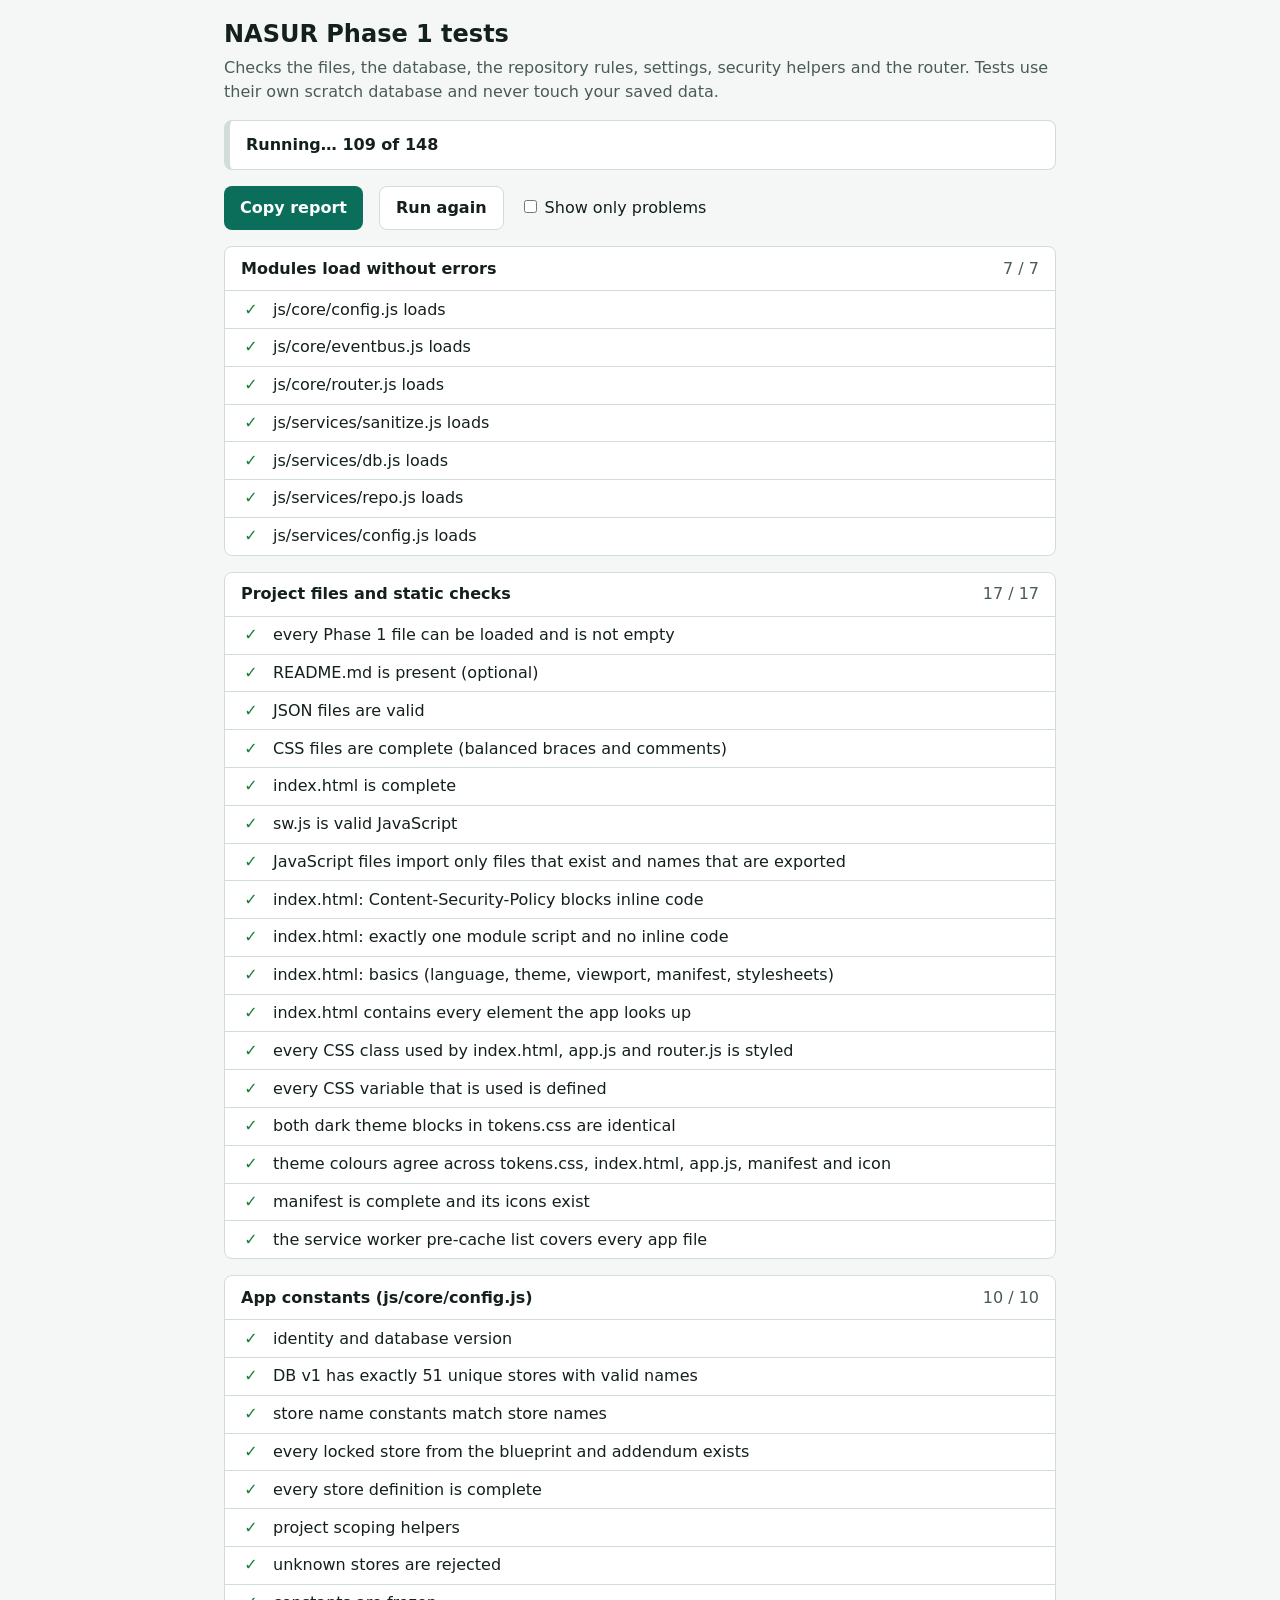
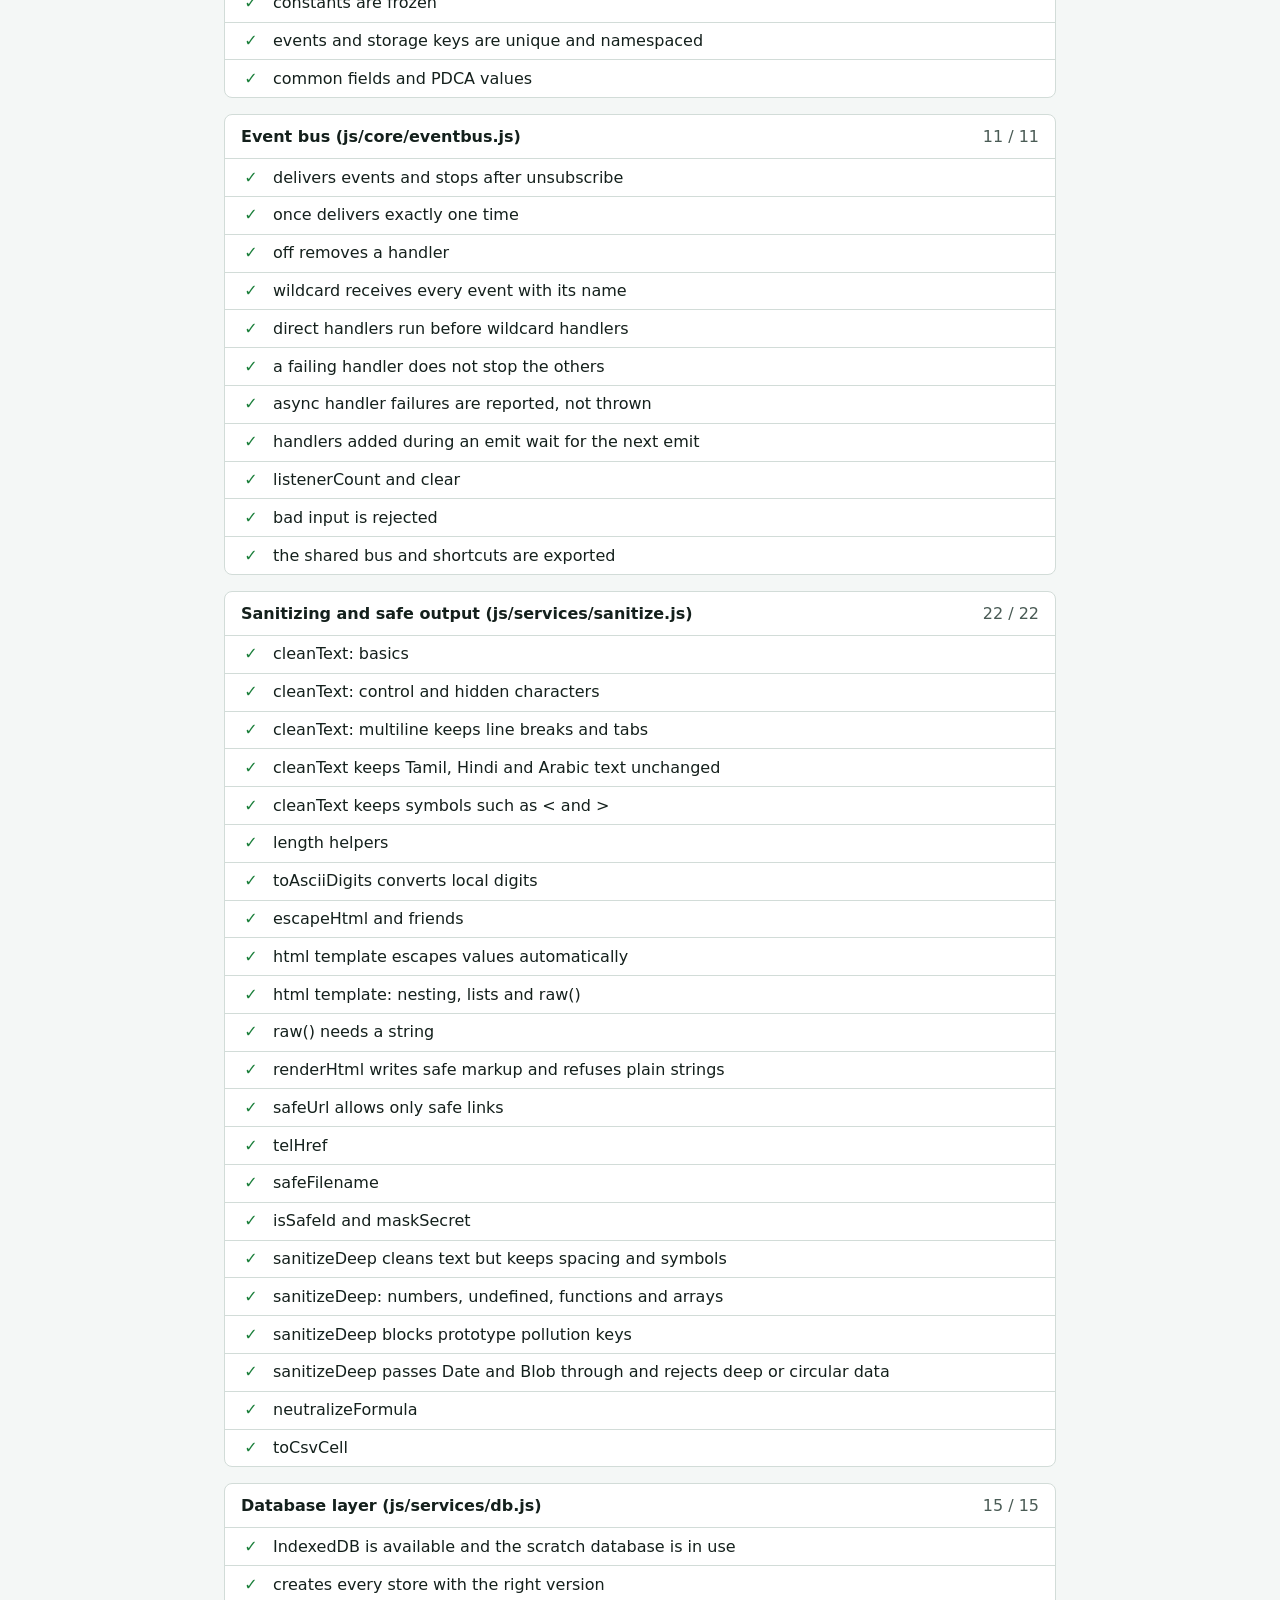
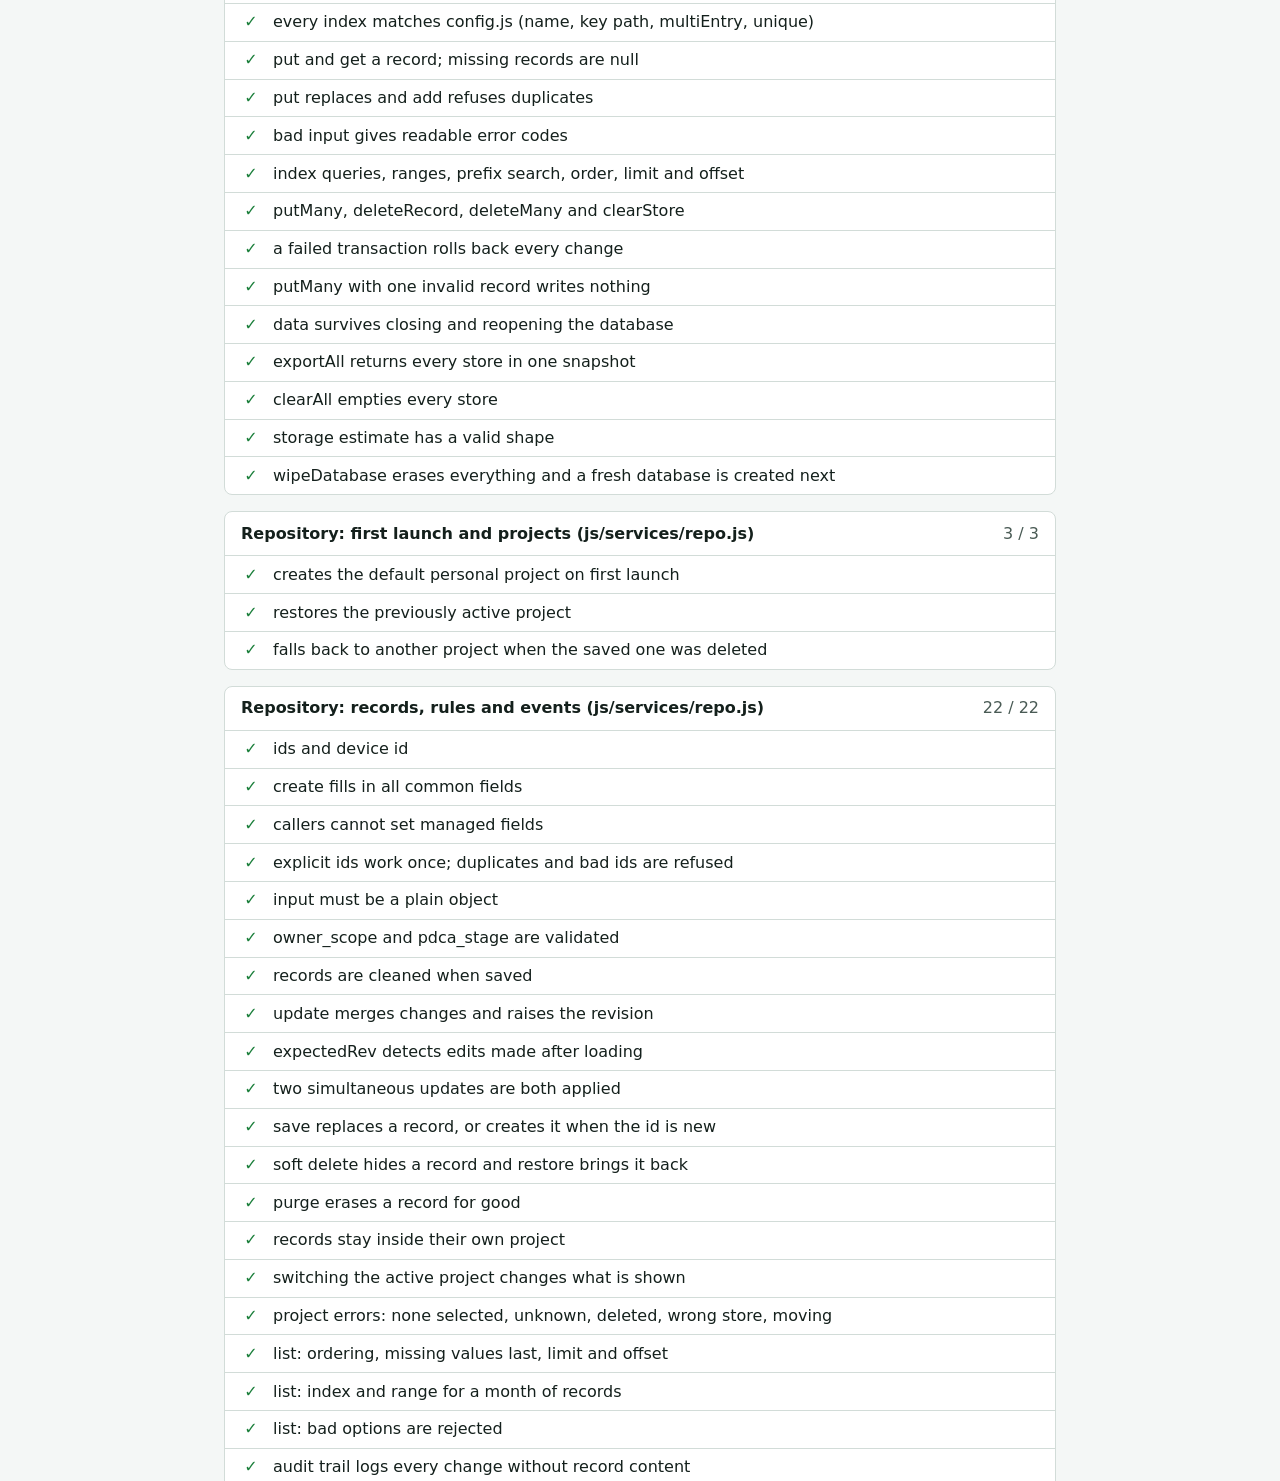
==== tests/runner.html @ 15c9faa4 "Create tests/runner.html" ====
<!DOCTYPE html>
<html lang="en">
<head>
  <meta charset="utf-8">
  <meta name="viewport" content="width=device-width, initial-scale=1">
  <meta name="robots" content="noindex">
  <meta name="color-scheme" content="light dark">
  <title>NASUR – Phase 1 Tests</title>
  <style>
    :root {
      color-scheme: light dark;
      --bg: #f4f7f6; --card: #ffffff; --fg: #14201c; --muted: #4a5b55; --line: #d2dcd8;
      --pass: #1b7f3b; --fail: #c62828; --skip: #8a6d00; --brand: #0b6e5a; --brand-fg: #ffffff;
    }
    @media (prefers-color-scheme: dark) {
      :root {
        --bg: #0e1513; --card: #151f1c; --fg: #e6eeeb; --muted: #a9bab4; --line: #2a3a35;
        --pass: #5fd38a; --fail: #ff8a80; --skip: #f5b942; --brand: #34c3a2; --brand-fg: #04201a;
      }
    }
    * { box-sizing: border-box; }
    body { margin: 0; padding: 1rem; font-family: system-ui, -apple-system, "Segoe UI", Roboto, sans-serif; line-height: 1.5; color: var(--fg); background: var(--bg); }
    main { max-width: 52rem; margin: 0 auto; }
    h1 { margin: 0 0 0.25rem; font-size: 1.5rem; }
    .lead { margin: 0 0 1rem; color: var(--muted); }
    #summary { padding: 0.75rem 1rem; margin-bottom: 1rem; font-weight: 600; background: var(--card); border: 1px solid var(--line); border-left-width: 6px; border-radius: 0.5rem; }
    #summary.ok { border-left-color: var(--pass); }
    #summary.bad { border-left-color: var(--fail); }
    .toolbar { display: flex; flex-wrap: wrap; align-items: center; gap: 0.5rem 1rem; margin-bottom: 1rem; }
    button { min-height: 2.75rem; padding: 0.5rem 1rem; font: inherit; font-weight: 600; color: var(--brand-fg); background: var(--brand); border: 0; border-radius: 0.5rem; cursor: pointer; }
    button.secondary { color: var(--fg); background: var(--card); border: 1px solid var(--line); }
    .suite { margin-bottom: 1rem; overflow: hidden; background: var(--card); border: 1px solid var(--line); border-radius: 0.5rem; }
    .suite h2 { display: flex; justify-content: space-between; gap: 1rem; margin: 0; padding: 0.6rem 1rem; font-size: 1rem; border-bottom: 1px solid var(--line); }
    .suite .count { font-weight: 400; color: var(--muted); white-space: nowrap; }
    .suite ul { margin: 0; padding: 0; list-style: none; }
    .suite li { display: flex; gap: 0.75rem; padding: 0.4rem 1rem; border-top: 1px solid var(--line); }
    .suite li:first-child { border-top: 0; }
    .mark { flex: none; width: 1.25rem; font-weight: 700; text-align: center; }
    li.pass .mark { color: var(--pass); }
    li.fail .mark { color: var(--fail); }
    li.skip .mark { color: var(--skip); }
    li.fail { background: rgba(198, 40, 40, 0.08); }
    pre { margin: 0.25rem 0 0; white-space: pre-wrap; word-break: break-word; font: 0.85rem ui-monospace, Menlo, Consolas, monospace; color: var(--muted); }
    li.fail pre { color: var(--fail); }
    .only-failed li.pass, .only-failed li.skip { display: none; }
    #report-fallback { display: none; width: 100%; height: 10rem; margin-top: 0.5rem; font: 0.8rem ui-monospace, Menlo, Consolas, monospace; }
  </style>
</head>
<body>
  <main>
    <h1>NASUR Phase 1 tests</h1>
    <p class="lead">Checks the files, the database, the repository rules, settings, security helpers and the router. Tests use their own scratch database and never touch your saved data.</p>
    <div id="summary" role="status" aria-live="polite">Starting…</div>
    <div class="toolbar">
      <button type="button" id="btn-copy">Copy report</button>
      <button type="button" id="btn-rerun" class="secondary">Run again</button>
      <label><input type="checkbox" id="chk-failures"> Show only problems</label>
    </div>
    <div id="results"></div>
    <textarea id="report-fallback" readonly aria-label="Test report"></textarea>
  </main>

  <script type="module">
    /* ======================================================================
       1. SETTINGS, TINY TEST FRAMEWORK AND HELPERS
       ====================================================================== */

    const TEST_TIMEOUT_MS = 20000;
    const TEST_DB = 'nasur-test-' + Date.now().toString(36) + '-' + Math.random().toString(36).slice(2, 8);
    const ROOT = new URL('../', import.meta.url);

    const LS_WATCH = ['nasur.language', 'nasur.theme', 'nasur.last_route'];
    const lsBackup = {};
    for (const key of LS_WATCH) {
      try { lsBackup[key] = localStorage.getItem(key); } catch { lsBackup[key] = null; }
    }

    const els = {
      summary: document.getElementById('summary'),
      results: document.getElementById('results'),
      copy: document.getElementById('btn-copy'),
      rerun: document.getElementById('btn-rerun'),
      onlyFailed: document.getElementById('chk-failures'),
      fallback: document.getElementById('report-fallback')
    };

    class SkipSignal extends Error {}
    function skip(reason) { throw new SkipSignal(reason); }

    const suites = [];
    function suite(name, build) {
      const entry = { name, tests: [], before: null, after: null, ui: null };
      suites.push(entry);
      build({
        test(title, fn) { entry.tests.push({ title, fn }); },
        before(fn) { entry.before = fn; },
        after(fn) { entry.after = fn; }
      });
    }

    function sleep(ms) { return new Promise((resolve) => setTimeout(resolve, ms)); }

    function stable(value) {
      if (Array.isArray(value)) { return value.map(stable); }
      if (value !== null && typeof value === 'object' && !(value instanceof Date)) {
        const output = {};
        for (const key of Object.keys(value).sort()) { output[key] = stable(value[key]); }
        return output;
      }
      return value;
    }
    function same(a, b) { return JSON.stringify(stable(a)) === JSON.stringify(stable(b)); }

    function show(value) {
      if (value === undefined) { return 'undefined'; }
      let text;
      try { text = JSON.stringify(value); } catch { text = String(value); }
      if (text === undefined) { text = String(value); }
      return text.length > 160 ? text.slice(0, 157) + '…' : text;
    }

    function assert(condition, message) {
      if (!condition) { throw new Error(message || 'Assertion failed.'); }
    }
    function eq(actual, expected, label) {
      if (!Object.is(actual, expected)) {
        throw new Error((label ? label + ': ' : '') + 'expected ' + show(expected) + ' but got ' + show(actual));
      }
    }
    function deepEq(actual, expected, label) {
      if (!same(actual, expected)) {
        throw new Error((label ? label + ': ' : '') + 'expected ' + show(expected) + ' but got ' + show(actual));
      }
    }

    /** Runs fn (sync or async) and checks that it fails with an error code (text) or error class. */
    async function expectError(fn, matcher, label) {
      let caught = null;
      let failed = false;
      try { await fn(); } catch (error) { caught = error; failed = true; }
      const prefix = label ? label + ': ' : '';
      if (!failed) { throw new Error(prefix + 'expected an error but none was thrown'); }
      if (typeof matcher === 'string') {
        if (!caught || caught.code !== matcher) {
          throw new Error(prefix + 'expected error code "' + matcher + '" but got "' + (caught && caught.code) + '" (' + (caught && caught.message) + ')');
        }
      } else if (typeof matcher === 'function' && !(caught instanceof matcher)) {
        throw new Error(prefix + 'expected ' + matcher.name + ' but got ' + (caught && caught.name) + ': ' + (caught && caught.message));
      }
      return caught;
    }

    function captureConsole() {
      const original = { error: console.error, warn: console.warn };
      const captured = { errors: [], warnings: [] };
      console.error = (...args) => { captured.errors.push(args); };
      console.warn = (...args) => { captured.warnings.push(args); };
      captured.restore = () => { console.error = original.error; console.warn = original.warn; };
      return captured;
    }

    function withTimeout(promise, ms) {
      let timer;
      const timeout = new Promise((resolve, reject) => {
        timer = setTimeout(() => reject(new Error('Timed out after ' + ms / 1000 + ' seconds.')), ms);
      });
      return Promise.race([Promise.resolve(promise), timeout]).finally(() => clearTimeout(timer));
    }

    function describeError(error) {
      const message = error && error.message ? error.message : String(error);
      return error && error.code ? message + ' [' + error.code + ']' : message;
    }


    /* ======================================================================
       2. LOAD THE APP MODULES (app.js is never imported: it would start the app)
       ====================================================================== */

    const MODULE_PATHS = {
      config: 'js/core/config.js',
      eventbus: 'js/core/eventbus.js',
      router: 'js/core/router.js',
      sanitize: 'js/services/sanitize.js',
      db: 'js/services/db.js',
      repo: 'js/services/repo.js',
      ucfg: 'js/services/config.js'
    };
    const loaded = {};
    const loadFailures = [];
    for (const [name, path] of Object.entries(MODULE_PATHS)) {
      try {
        loaded[name] = await import(new URL(path, ROOT).href);
      } catch (error) {
        loadFailures.push({ name, path, message: (error && error.message) || String(error) });
      }
    }
    const { config: cfg, eventbus: ev, router, sanitize: san, db, repo, ucfg } = loaded;


    /* ======================================================================
       3. PROJECT FILES AND STATIC CHECKS
       ====================================================================== */

    const PROJECT_FILES = [
      'index.html', 'manifest.webmanifest', 'sw.js', 'icons/icon.svg',
      'css/tokens.css', 'css/base.css', 'css/components.css',
      'js/core/config.js', 'js/core/eventbus.js', 'js/core/router.js', 'js/core/app.js',
      'js/services/sanitize.js', 'js/services/db.js', 'js/services/repo.js', 'js/services/config.js',
      'data/modules.json', 'data/hooks/manufacturing-hooks.json'
    ];
    const CSS_FILES = ['css/tokens.css', 'css/base.css', 'css/components.css'];
    const JS_FILES = PROJECT_FILES.filter((path) => path.endsWith('.js') && path !== 'sw.js');
    const INDUSTRY_IDS = ['construction', 'manufacturing', 'industrial_maintenance', 'facilities_management', 'warehousing_logistics', 'food_manufacturing', 'consultancy'];
    const INDEX_IDS = ['boot-screen', 'boot-stuck', 'app-header', 'app-subtitle', 'status-network', 'btn-theme', 'btn-theme-glyph', 'main-nav', 'main-nav-list', 'app-main', 'view-root', 'toast-region', 'modal-root', 'jarvis-root'];
    const UNSTYLED_OK = new Set(['view', 'modal-root', 'jarvis-root']);

    const textCache = new Map();
    async function fetchText(path) {
      if (textCache.has(path)) { return textCache.get(path); }
      const response = await fetch(new URL(path, ROOT).href, { cache: 'no-store' });
      if (!response.ok) { throw new Error(path + ' could not be loaded (HTTP ' + response.status + ').'); }
      const text = await response.text();
      textCache.set(path, text);
      return text;
    }
    async function fetchJson(path) { return JSON.parse(await fetchText(path)); }
    function parseHtml(text) { return new DOMParser().parseFromString(text, 'text/html'); }
    function stripCssComments(text) { return text.replace(/\/\*[\s\S]*?\*\//g, ''); }

    function classTokens(text) {
      const tokens = new Set();
      for (const match of text.matchAll(/class="([^"]+)"/g)) {
        for (const token of match[1].split(/\s+/)) { tokens.add(token); }
      }
      for (const match of text.matchAll(/className\s*=\s*'([^']+)'/g)) {
        for (const token of match[1].split(/\s+/)) { tokens.add(token); }
      }
      return Array.from(tokens).filter((token) => /^[a-z][a-z0-9_-]*$/.test(token));
    }

    function blockAfter(text, marker) {
      const start = text.indexOf(marker);
      if (start === -1) { throw new Error('Could not find "' + marker + '" in css/tokens.css.'); }
      const open = text.indexOf('{', start);
      const close = text.indexOf('}', open);
      return text.slice(open + 1, close);
    }
    function declarations(block) {
      const map = {};
      for (const match of block.matchAll(/(--[a-z0-9-]+)\s*:\s*([^;]+);/g)) {
        map[match[1]] = match[2].trim().replace(/\s+/g, ' ');
      }
      return map;
    }

    suite('Modules load without errors', ({ test }) => {
      for (const [name, path] of Object.entries(MODULE_PATHS)) {
        test(path + ' loads', () => {
          const failure = loadFailures.find((item) => item.name === name);
          if (failure) { throw new Error(failure.message); }
          assert(loaded[name], 'The module did not load.');
        });
      }
    });

    suite('Project files and static checks', ({ test }) => {
      test('every Phase 1 file can be loaded and is not empty', async () => {
        const problems = [];
        for (const path of PROJECT_FILES) {
          try {
            const text = await fetchText(path);
            if (text.trim() === '') { problems.push(path + ' is empty'); }
          } catch (error) { problems.push(error.message); }
        }
        assert(problems.length === 0, problems.join('\n'));
      });

      test('README.md is present (optional)', async () => {
        try { await fetchText('README.md'); } catch { skip('README.md was not served. It is only a description, so this is fine.'); }
      });

      test('JSON files are valid', async () => {
        for (const path of ['manifest.webmanifest', 'data/modules.json', 'data/hooks/manufacturing-hooks.json']) {
          try { await fetchJson(path); } catch (error) { throw new Error(path + ': ' + error.message); }
        }
      });

      test('CSS files are complete (balanced braces and comments)', async () => {
        for (const path of CSS_FILES) {
          const raw = await fetchText(path);
          eq((raw.match(/\/\*/g) || []).length, (raw.match(/\*\//g) || []).length, path + ' comment markers');
          const text = stripCssComments(raw);
          eq((text.match(/\{/g) || []).length, (text.match(/\}/g) || []).length, path + ' braces');
          assert(text.trim().endsWith('}'), path + ' does not end with a closing brace (upload may be cut off).');
        }
      });

      test('index.html is complete', async () => {
        const text = (await fetchText('index.html')).trim();
        assert(/^<!DOCTYPE html>/i.test(text), 'Missing <!DOCTYPE html>.');
        assert(text.endsWith('</html>'), 'index.html does not end with </html> (upload may be cut off).');
      });

      test('sw.js is valid JavaScript', async () => {
        const source = await fetchText('sw.js');
        try { new Function(source); } catch (error) { throw new Error('sw.js has a syntax error: ' + error.message); }
      });

      test('JavaScript files import only files that exist and names that are exported', async () => {
        const namespaces = new Map();
        for (const [name, path] of Object.entries(MODULE_PATHS)) {
          if (loaded[name]) { namespaces.set(new URL(path, ROOT).href, loaded[name]); }
        }
        const problems = [];
        for (const path of JS_FILES) {
          const text = await fetchText(path);
          const fileUrl = new URL(path, ROOT);
          for (const match of text.matchAll(/^import\s+([^;]*?)\s+from\s*['"]([^'"]+)['"]/gm)) {
            const clause = match[1];
            const specifier = match[2];
            if (!specifier.startsWith('.')) { problems.push(path + ' imports "' + specifier + '", which is not a relative path.'); continue; }
            const resolved = new URL(specifier, fileUrl).href;
            const relative = resolved.startsWith(ROOT.href) ? resolved.slice(ROOT.href.length) : null;
            if (!relative || !PROJECT_FILES.includes(relative)) { problems.push(path + ' imports a file that is not in the project: ' + specifier); continue; }
            const braces = clause.match(/\{([\s\S]*)\}/);
            const namespace = namespaces.get(resolved);
            if (braces && namespace) {
              const names = braces[1].split(',').map((part) => part.trim()).filter(Boolean).map((part) => part.split(/\s+as\s+/)[0].trim());
              for (const name of names) {
                if (!(name in namespace)) { problems.push(path + ' imports "' + name + '" but ' + relative + ' does not export it.'); }
              }
            }
          }
        }
        assert(problems.length === 0, problems.join('\n'));
      });

      test('index.html: Content-Security-Policy blocks inline code', async () => {
        const doc = parseHtml(await fetchText('index.html'));
        const meta = doc.querySelector('meta[http-equiv="Content-Security-Policy"]');
        assert(meta, 'The CSP meta tag is missing.');
        const csp = meta.getAttribute('content');
        const directives = {};
        for (const part of csp.split(';').map((item) => item.trim()).filter(Boolean)) {
          const [name, ...values] = part.split(/\s+/);
          directives[name] = values;
        }
        deepEq(directives['script-src'], ["'self'"], 'script-src');
        deepEq(directives['style-src'], ["'self'"], 'style-src');
        assert(directives['default-src'] && directives['default-src'].includes("'self'"), 'default-src must allow only self.');
        assert(directives['object-src'] && directives['object-src'].includes("'none'"), 'object-src must be none.');
        assert(!csp.includes('unsafe-'), 'The policy must not contain unsafe-inline or unsafe-eval.');
      });

      test('index.html: exactly one module script and no inline code', async () => {
        const doc = parseHtml(await fetchText('index.html'));
        const scripts = Array.from(doc.querySelectorAll('script'));
        eq(scripts.length, 1, 'script tags');
        eq(scripts[0].getAttribute('type'), 'module');
        eq(scripts[0].getAttribute('src'), 'js/core/app.js');
        eq(scripts[0].textContent.trim(), '', 'inline script text');
        eq(doc.querySelectorAll('style').length, 0, 'style tags');
        eq(doc.querySelectorAll('[style]').length, 0, 'style attributes');
        const bad = [];
        for (const element of doc.querySelectorAll('*')) {
          for (const attribute of Array.from(element.attributes)) {
            if (/^on/i.test(attribute.name) || /^\s*javascript:/i.test(attribute.value)) { bad.push(element.tagName + '[' + attribute.name + ']'); }
          }
        }
        assert(bad.length === 0, 'Inline handlers found: ' + bad.join(', '));
      });

      test('index.html: basics (language, theme, viewport, manifest, stylesheets)', async () => {
        const doc = parseHtml(await fetchText('index.html'));
        eq(doc.documentElement.getAttribute('lang'), 'en');
        eq(doc.documentElement.getAttribute('data-theme'), 'auto');
        assert((doc.querySelector('meta[name="viewport"]').getAttribute('content') || '').includes('viewport-fit=cover'), 'viewport-fit=cover is missing.');
        eq(doc.querySelector('link[rel="manifest"]').getAttribute('href'), 'manifest.webmanifest');
        deepEq(Array.from(doc.querySelectorAll('link[rel="stylesheet"]')).map((link) => link.getAttribute('href')), CSS_FILES);
      });

      test('index.html contains every element the app looks up', async () => {
        const doc = parseHtml(await fetchText('index.html'));
        const appText = await fetchText('js/core/app.js');
        const wanted = new Set(INDEX_IDS);
        for (const match of appText.matchAll(/requireElement\('([^']+)'\)/g)) { wanted.add(match[1]); }
        for (const match of appText.matchAll(/getElementById\('([^']+)'\)/g)) { wanted.add(match[1]); }
        const missing = Array.from(wanted).filter((id) => !doc.getElementById(id));
        assert(missing.length === 0, 'Missing from index.html: ' + missing.join(', '));
      });

      test('every CSS class used by index.html, app.js and router.js is styled', async () => {
        const css = (await Promise.all(CSS_FILES.map(fetchText))).join('\n');
        const used = new Set();
        for (const path of ['index.html', 'js/core/app.js', 'js/core/router.js']) {
          for (const token of classTokens(await fetchText(path))) { used.add(token); }
        }
        const unstyled = Array.from(used).filter((token) => {
          if (UNSTYLED_OK.has(token)) { return false; }
          return !new RegExp('\\.' + token.replace(/[.*+?^${}()|[\]\\]/g, '\\$&') + '(?![A-Za-z0-9_-])').test(css);
        });
        assert(unstyled.length === 0, 'Classes without CSS: ' + unstyled.join(', '));
      });

      test('every CSS variable that is used is defined', async () => {
        const texts = await Promise.all(CSS_FILES.map(fetchText));
        const all = texts.join('\n');
        const defined = new Set(Array.from(all.matchAll(/(--[a-z0-9-]+)(?=\s*:)/g)).map((match) => match[1]));
        const used = new Set(Array.from(all.matchAll(/var\(\s*(--[a-z0-9-]+)/g)).map((match) => match[1]));
        const missing = Array.from(used).filter((name) => !defined.has(name));
        assert(missing.length === 0, 'Undefined CSS variables: ' + missing.join(', '));
      });

      test('both dark theme blocks in tokens.css are identical', async () => {
        const tokens = await fetchText('css/tokens.css');
        const auto = declarations(blockAfter(tokens, ':root:not([data-theme="light"])'));
        const forced = declarations(blockAfter(tokens, ':root[data-theme="dark"]'));
        assert(Object.keys(auto).length > 20, 'The automatic dark block looks empty.');
        deepEq(auto, forced, 'dark blocks');
        const badCount = Object.keys(auto).filter((name) => (tokens.match(new RegExp(name + '\\s*:', 'g')) || []).length !== 3);
        assert(badCount.length === 0, 'Each dark variable must be declared once in light and twice in dark: ' + badCount.join(', '));
      });

      test('theme colours agree across tokens.css, index.html, app.js, manifest and icon', async () => {
        const tokens = await fetchText('css/tokens.css');
        const headerBgs = Array.from(tokens.matchAll(/--header-bg:\s*(#[0-9a-fA-F]{6})/g)).map((match) => match[1].toLowerCase());
        const light = headerBgs[0];
        const dark = headerBgs[1];
        eq(light, '#0b6e5a', 'light header colour');
        eq(dark, '#0e1513', 'dark header colour');
        const doc = parseHtml(await fetchText('index.html'));
        for (const meta of doc.querySelectorAll('meta[name="theme-color"]')) {
          const isDark = (meta.getAttribute('media') || '').includes('dark');
          eq(meta.getAttribute('content').toLowerCase(), isDark ? dark : light, 'theme-color meta');
        }
        const appText = (await fetchText('js/core/app.js')).toLowerCase();
        assert(appText.includes(light) && appText.includes(dark), 'app.js THEME_COLORS do not match.');
        const manifest = await fetchJson('manifest.webmanifest');
        eq(manifest.theme_color.toLowerCase(), light, 'manifest theme_color');
        eq(manifest.background_color.toLowerCase(), light, 'manifest background_color');
        const icon = (await fetchText('icons/icon.svg')).toLowerCase();
        assert(icon.includes(light) && icon.includes('#f2a900') && icon.includes('#1a1400'), 'icon.svg colours differ from the app.');
      });

      test('manifest is complete and its icons exist', async () => {
        const manifest = await fetchJson('manifest.webmanifest');
        eq(manifest.short_name, 'NASUR');
        eq(manifest.display, 'standalone');
        assert(manifest.start_url && manifest.scope && manifest.id, 'start_url, scope and id are required.');
        assert(Array.isArray(manifest.icons) && manifest.icons.length >= 1, 'The manifest needs at least one icon.');
        for (const icon of manifest.icons) { await fetchText(icon.src); }
      });

      test('the service worker pre-cache list covers every app file', async () => {
        const text = await fetchText('sw.js');
        const match = text.match(/const CORE_FILES = \[([\s\S]*?)\];/);
        assert(match, 'CORE_FILES was not found in sw.js.');
        const listed = Array.from(match[1].matchAll(/'([^']+)'/g)).map((item) => item[1]);
        const expected = PROJECT_FILES.filter((path) => path !== 'sw.js' && path !== 'data/modules.json');
        const missing = expected.filter((path) => !listed.includes(path));
        assert(missing.length === 0, 'Not pre-cached by sw.js: ' + missing.join(', '));
        const unknown = listed.filter((path) => !PROJECT_FILES.includes(path));
        assert(unknown.length === 0, 'sw.js lists files that are not in the project: ' + unknown.join(', '));
      });
    });


    /* ======================================================================
       4. SUITES THAT NEED THE APP MODULES
       ====================================================================== */

    async function resetDb() {
      await db.wipeDatabase();
      repo.resetRepoState();
      ucfg.resetConfigCache();
    }

    function recordEvents() {
      const events = [];
      const stop = ev.on('*', (payload, name) => { events.push({ name, payload }); });
      return { events, stop };
    }

    function defineAppSuites() {
      const S = cfg.STORES;
      const P = cfg.DEFAULTS.PROJECT_ID;
      const UUID = /^[0-9a-f]{8}-[0-9a-f]{4}-4[0-9a-f]{3}-[89ab][0-9a-f]{3}-[0-9a-f]{12}$/;
      const byTag = (tag) => (record) => record.tag === tag;

      /* ---------------- config.js ---------------- */
      suite('App constants (js/core/config.js)', ({ test }) => {
        test('identity and database version', () => {
          eq(cfg.APP.NAME, 'NASUR');
          eq(cfg.APP.ASSISTANT_NAME, 'JARVIS');
          eq(cfg.DB.NAME, 'nasur-db');
          assert(Number.isInteger(cfg.DB.VERSION) && cfg.DB.VERSION >= 1, 'DB.VERSION must be a whole number.');
          eq(cfg.BACKUP.SCHEMA_VERSION, cfg.DB.VERSION);
        });
        test('DB v1 has exactly 51 unique stores with valid names', () => {
          if (cfg.DB.VERSION === 1) { eq(cfg.STORE_NAMES.length, 51, 'store count'); }
          eq(new Set(cfg.STORE_NAMES).size, cfg.STORE_NAMES.length, 'unique names');
          for (const name of cfg.STORE_NAMES) { assert(/^[a-z][a-z0-9_]*$/.test(name), 'Bad store name ' + name); }
        });
        test('store name constants match store names', () => {
          eq(S.OBSERVATIONS, 'observations');
          eq(S.AI_LOG, 'ai_log');
          eq(S.AUDIT_TRAIL, 'audit_trail');
          eq(Object.keys(S).length, cfg.STORE_NAMES.length);
          for (const name of cfg.STORE_NAMES) { eq(S[name.toUpperCase()], name); }
        });
        test('every locked store from the blueprint and addendum exists', () => {
          const required = ['settings', 'profiles', 'clients', 'projects', 'audit_trail', 'ai_log', 'observations', 'inspection_templates', 'inspections', 'inspection_findings', 'audits', 'audit_findings', 'incidents', 'investigations', 'risk_assessments', 'hazard_register', 'controls', 'ptw_drafts', 'daily_logs', 'reminders', 'actions', 'attachments', 'lessons', 'lesson_progress', 'quiz_attempts', 'flashcards', 'machines', 'phrasebook', 'tbt_sessions', 'tbt_attendance', 'knowledge_docs', 'knowledge_chunks', 'memory_notes', 'kpi_snapshots', 'ext_records', 'career_profile', 'skill_ratings', 'competency_evidence', 'learning_roadmaps', 'workspace_profiles', 'decision_sessions', 'portfolio_entries', 'documents', 'document_revisions', 'emergency_contacts', 'emergency_procedures', 'muster_points', 'emergency_equipment', 'equipment_checks', 'drills', 'drill_findings'];
          const missing = required.filter((name) => !cfg.isStoreName(name));
          assert(missing.length === 0, 'Missing stores: ' + missing.join(', '));
        });
        test('every store definition is complete', () => {
          const owners = Object.values(cfg.OWNER_SCOPE);
          const stages = Object.values(cfg.PDCA_STAGE);
          for (const def of cfg.STORE_DEFS) {
            eq(def.keyPath, 'id', def.name + ' keyPath');
            assert(def.group !== '', def.name + ' has no group');
            assert(owners.includes(def.owner), def.name + ' owner');
            assert(def.pdca === null || stages.includes(def.pdca), def.name + ' pdca');
            const names = def.indexes.map((index) => index.name);
            assert(names.includes('updated_at'), def.name + ' needs an updated_at index');
            if (def.scope === cfg.SCOPE.PROJECT) { assert(names.includes('project_id'), def.name + ' needs a project_id index'); }
          }
        });
        test('project scoping helpers', () => {
          eq(cfg.isProjectScoped('observations'), true);
          eq(cfg.isProjectScoped('actions'), true);
          eq(cfg.isProjectScoped('settings'), false);
          eq(cfg.isProjectScoped('lessons'), false);
          for (const name of ['actions', 'observations', 'attachments']) { assert(cfg.PROJECT_SCOPED_STORES.includes(name), name + ' must be project-scoped'); }
          for (const name of ['lessons', 'settings', 'projects']) { assert(!cfg.PROJECT_SCOPED_STORES.includes(name), name + ' must not be project-scoped'); }
        });
        test('unknown stores are rejected', async () => {
          eq(cfg.isStoreName('nope'), false);
          await expectError(() => cfg.getStoreDef('nope'), Error);
        });
        test('constants are frozen', async () => {
          await expectError(() => { cfg.APP.VERSION = '9'; }, TypeError);
          await expectError(() => { cfg.STORE_NAMES.push('x'); }, TypeError);
        });
        test('events and storage keys are unique and namespaced', () => {
          const events = Object.values(cfg.EVENTS);
          eq(new Set(events).size, events.length, 'event names');
          const keys = Object.values(cfg.LS_KEYS);
          eq(new Set(keys).size, keys.length, 'localStorage keys');
          for (const key of keys) { assert(key.startsWith('nasur.'), key + ' must start with nasur.'); }
        });
        test('common fields and PDCA values', () => {
          deepEq(cfg.COMMON_FIELDS, ['id', 'project_id', 'created_at', 'updated_at', 'rev', 'deleted_at', 'device_id', 'owner_scope', 'pdca_stage']);
          deepEq(Object.values(cfg.PDCA_STAGE).sort(), ['act', 'check', 'do', 'improve', 'plan']);
        });
      });

      /* ---------------- eventbus.js ---------------- */
      suite('Event bus (js/core/eventbus.js)', ({ test }) => {
        const { createEventBus } = ev;
        test('delivers events and stops after unsubscribe', () => {
          const bus = createEventBus();
          const seen = [];
          const stop = bus.on('x', (payload, name) => { seen.push([payload, name]); });
          eq(bus.emit('x', 1), 1);
          stop();
          eq(bus.emit('x', 2), 0);
          deepEq(seen, [[1, 'x']]);
        });
        test('once delivers exactly one time', () => {
          const bus = createEventBus();
          let count = 0;
          bus.once('y', () => { count += 1; });
          eq(bus.emit('y'), 1);
          eq(bus.emit('y'), 0);
          eq(count, 1);
        });
        test('off removes a handler', () => {
          const bus = createEventBus();
          const handler = () => {};
          bus.on('z', handler);
          bus.off('z', handler);
          eq(bus.emit('z'), 0);
        });
        test('wildcard receives every event with its name', () => {
          const bus = createEventBus();
          const names = [];
          bus.on(ev.WILDCARD, (payload, name) => { names.push(name); });
          bus.emit('a');
          bus.emit('b');
          deepEq(names, ['a', 'b']);
          eq(ev.WILDCARD, '*');
        });
        test('direct handlers run before wildcard handlers', () => {
          const bus = createEventBus();
          const order = [];
          bus.on('*', () => { order.push('wild'); });
          bus.on('k', () => { order.push('direct'); });
          bus.emit('k');
          deepEq(order, ['direct', 'wild']);
        });
        test('a failing handler does not stop the others', () => {
          const cap = captureConsole();
          try {
            const bus = createEventBus();
            const seen = [];
            bus.on('e', () => { throw new Error('boom'); });
            bus.on('e', () => { seen.push('second'); });
            eq(bus.emit('e'), 2);
            deepEq(seen, ['second']);
            eq(cap.errors.length, 1, 'reported errors');
          } finally { cap.restore(); }
        });
        test('async handler failures are reported, not thrown', async () => {
          const cap = captureConsole();
          try {
            const bus = createEventBus();
            bus.on('a', () => Promise.reject(new Error('late')));
            eq(bus.emit('a'), 1);
            await sleep(20);
            eq(cap.errors.length, 1, 'reported errors');
          } finally { cap.restore(); }
        });
        test('handlers added during an emit wait for the next emit', () => {
          const bus = createEventBus();
          let late = 0;
          bus.on('s', () => { bus.on('s', () => { late += 1; }); });
          bus.emit('s');
          eq(late, 0);
          bus.emit('s');
          eq(late, 1);
        });
        test('listenerCount and clear', () => {
          const bus = createEventBus();
          bus.on('m', () => {});
          bus.on('m', () => {});
          bus.on('n', () => {});
          eq(bus.listenerCount('m'), 2);
          bus.clear('m');
          eq(bus.listenerCount('m'), 0);
          eq(bus.listenerCount('n'), 1);
          bus.clear();
          eq(bus.listenerCount('n'), 0);
        });
        test('bad input is rejected', async () => {
          const bus = createEventBus();
          await expectError(() => bus.emit('*'), TypeError);
          await expectError(() => bus.emit(''), TypeError);
          await expectError(() => bus.emit(5), TypeError);
          await expectError(() => bus.on('x', 5), TypeError);
        });
        test('the shared bus and shortcuts are exported', () => {
          eq(typeof ev.bus.emit, 'function');
          for (const name of ['on', 'once', 'off', 'emit', 'listenerCount', 'clear']) { eq(typeof ev[name], 'function', name); }
        });
      });

      /* ---------------- sanitize.js ---------------- */
      suite('Sanitizing and safe output (js/services/sanitize.js)', ({ test }) => {
        test('cleanText: basics', () => {
          eq(san.cleanText(null), '');
          eq(san.cleanText({ a: 1 }), '');
          eq(san.cleanText(123), '123');
          eq(san.cleanText(true), 'true');
          eq(san.cleanText(NaN), '');
          eq(san.cleanText('  a \t b\n c  '), 'a b c');
          eq(san.cleanText('  x  ', { trim: false }), ' x ');
        });
        test('cleanText: control and hidden characters', () => {
          eq(san.cleanText('\u0000\u0007x\u007F'), 'x');
          eq(san.cleanText('a\u200Bb\u202Ec'), 'abc');
          eq(san.cleanText('a\u200Db'), 'a\u200Db', 'zero-width joiner must be kept');
          eq(san.cleanText('e\u0301'), '\u00e9', 'NFC normalization');
        });
        test('cleanText: multiline keeps line breaks and tabs', () => {
          eq(san.cleanText('Line1\r\nLine2\rLine3', { multiline: true }), 'Line1\nLine2\nLine3');
          eq(san.cleanText('a\tb', { multiline: true }), 'a\tb');
          eq(san.cleanText('a\u2028b', { multiline: true }), 'a\nb');
        });
        test('cleanText keeps Tamil, Hindi and Arabic text unchanged', () => {
          for (const word of ['பாதுகாப்பு', 'सुरक्षा', 'سلامة']) { eq(san.cleanText(word), word); }
        });
        test('cleanText keeps symbols such as < and >', () => {
          eq(san.cleanText('temp < 5 and pressure > 2'), 'temp < 5 and pressure > 2');
        });
        test('length helpers', async () => {
          eq(san.isWithinLength('abc', 3), true);
          eq(san.isWithinLength('abcd', 3), false);
          eq(san.truncateText('abc', 10), 'abc');
          eq(san.truncateText('ab\u{1F600}', 3), 'ab', 'must not cut an emoji in half');
          await expectError(() => san.truncateText('abc', -1), RangeError);
          eq(san.LIMITS.SHORT, 120);
        });
        test('toAsciiDigits converts local digits', () => {
          eq(san.toAsciiDigits('\u0660\u0661\u0662'), '012');
          eq(san.toAsciiDigits('\u06f0\u06f1'), '01');
          eq(san.toAsciiDigits('\u0966\u0967'), '01');
          eq(san.toAsciiDigits('\u0be7\u0be8\u0be9'), '123');
          eq(san.toAsciiDigits('A1'), 'A1');
        });
        test('escapeHtml and friends', () => {
          eq(san.escapeHtml('<img src=x onerror=alert(1)>'), '&lt;img src=x onerror=alert(1)&gt;');
          eq(san.escapeHtml('"\'&`'), '&quot;&#39;&amp;&#96;');
          eq(san.escapeHtml(null), '');
          eq(san.escapeHtml(5), '5');
          eq(san.escapeAttr('"x"'), '&quot;x&quot;');
          eq(san.escapeRegExp('a.b*c'), 'a\\.b\\*c');
        });
        test('html template escapes values automatically', () => {
          eq(san.html`<p>${'<b>'}</p>`.toString(), '<p>&lt;b&gt;</p>');
          eq(san.html`<a title="${'" onclick="x'}">`.toString(), '<a title="&quot; onclick=&quot;x">');
          eq(san.html`${0}`.toString(), '0');
          eq(san.html`${null}${undefined}${false}${true}`.toString(), '');
          eq(san.html`${{ a: 1 }}`.toString(), '', 'plain objects are not rendered');
        });
        test('html template: nesting, lists and raw()', () => {
          const items = ['a', '<b>'].map((value) => san.html`<li>${value}</li>`);
          eq(san.html`<ul>${items}</ul>`.toString(), '<ul><li>a</li><li>&lt;b&gt;</li></ul>');
          eq(san.html`${san.raw('<br>')}`.toString(), '<br>');
          eq(san.isSafeHtml(san.html`x`), true);
          eq(san.isSafeHtml('x'), false);
        });
        test('raw() needs a string', async () => {
          await expectError(() => san.raw(5), TypeError);
        });
        test('renderHtml writes safe markup and refuses plain strings', async () => {
          const box = document.createElement('div');
          san.renderHtml(box, san.html`<span>${'<i>'}</span>`);
          eq(box.querySelector('i'), null);
          eq(box.textContent, '<i>');
          await expectError(() => san.renderHtml(box, '<b>x</b>'), TypeError);
          await expectError(() => san.renderHtml(null, san.html`x`), TypeError);
        });
        test('safeUrl allows only safe links', () => {
          eq(san.safeUrl('https://example.com/a?b=1'), 'https://example.com/a?b=1');
          eq(san.safeUrl('mailto:a@b.com'), 'mailto:a@b.com');
          eq(san.safeUrl('tel:+123'), 'tel:+123');
          for (const bad of ['javascript:alert(1)', ' JaVaScRiPt:alert(1)', 'data:text/html,x', 'ftp://x.com', 'java\tscript:alert(1)', '', null]) {
            eq(san.safeUrl(bad), '', 'rejects ' + show(bad));
          }
          eq(san.safeUrl('/x'), '', 'relative links need allowRelative');
          eq(san.safeUrl('/x', { allowRelative: true }), '/x');
          eq(san.safeUrl('./a', { allowRelative: true }), './a');
          eq(san.safeUrl('//evil.com', { allowRelative: true }), '');
          eq(san.safeUrl('http://x.com', { protocols: ['https:'] }), '');
        });
        test('telHref', () => {
          eq(san.telHref('+971 50 123 4567'), 'tel:+971501234567');
          eq(san.telHref('\u0660\u0664\u0664 2345 6789'), 'tel:04423456789');
          eq(san.telHref('12'), '');
          eq(san.telHref('abc'), '');
          eq(san.telHref('1'.repeat(16)), '');
        });
        test('safeFilename', () => {
          eq(san.safeFilename('Report: Q1/2026?.pdf'), 'Report_Q1_2026_.pdf');
          eq(san.safeFilename(''), 'file');
          eq(san.safeFilename('...'), 'file');
          eq(san.safeFilename('...', 'export'), 'export');
          eq(san.safeFilename('CON'), '_CON');
          eq(san.safeFilename('con.txt'), '_con.txt');
          assert(san.safeFilename('a'.repeat(300)).length <= 120, 'must be shortened');
        });
        test('isSafeId and maskSecret', () => {
          eq(san.isSafeId('abc-123_X'), true);
          eq(san.isSafeId('a'.repeat(64)), true);
          for (const bad of ['a b', '', 'a'.repeat(65), 123, null, 'x/y']) { eq(san.isSafeId(bad), false, show(bad)); }
          eq(san.maskSecret('sk-1234567890abcd'), '••••abcd');
          eq(san.maskSecret('abc'), '••••');
          eq(san.maskSecret('  '), '');
        });
        test('sanitizeDeep cleans text but keeps spacing and symbols', () => {
          eq(san.sanitizeDeep('  a\n '), '  a\n ');
          eq(san.sanitizeDeep('b\u0000c'), 'bc');
          eq(san.sanitizeDeep('a\r\nb'), 'a\nb');
          eq(san.sanitizeDeep('temp < 5'), 'temp < 5');
        });
        test('sanitizeDeep: numbers, undefined, functions and arrays', () => {
          const result = san.sanitizeDeep({ a: NaN, b: () => 1, c: undefined, d: [1, undefined, NaN], e: Infinity });
          deepEq(result, { a: null, d: [1, null, null], e: null });
        });
        test('sanitizeDeep blocks prototype pollution keys', () => {
          const evil = JSON.parse('{"__proto__":{"polluted":true},"a":"x","n":{"constructor":{"y":1},"ok":1}}');
          const clean = san.sanitizeDeep(evil);
          eq(Object.prototype.hasOwnProperty.call(clean, '__proto__'), false);
          eq(Object.prototype.hasOwnProperty.call(clean.n, 'constructor'), false);
          eq(clean.n.ok, 1);
          eq(({}).polluted, undefined);
        });
        test('sanitizeDeep passes Date and Blob through and rejects deep or circular data', async () => {
          const date = new Date('2026-02-28T10:00:00Z');
          eq(san.sanitizeDeep({ d: date }).d, date);
          const blob = new Blob(['x']);
          eq(san.sanitizeDeep({ b: blob }).b, blob);
          let deep = {};
          const top = deep;
          for (let level = 0; level < 30; level += 1) { deep.n = {}; deep = deep.n; }
          await expectError(() => san.sanitizeDeep(top), RangeError);
          const loop = {};
          loop.self = loop;
          await expectError(() => san.sanitizeDeep(loop), RangeError);
        });
        test('neutralizeFormula', () => {
          eq(san.neutralizeFormula('=SUM(A1)'), "'=SUM(A1)");
          eq(san.neutralizeFormula('-5 notes'), "'-5 notes");
          eq(san.neutralizeFormula('+1'), "'+1");
          eq(san.neutralizeFormula('@x'), "'@x");
          eq(san.neutralizeFormula('\tTAB'), "'\tTAB");
          eq(san.neutralizeFormula('normal'), 'normal');
          eq(san.neutralizeFormula(-5), -5);
        });
        test('toCsvCell', () => {
          eq(san.toCsvCell('a,b'), '"a,b"');
          eq(san.toCsvCell('say "hi"'), '"say ""hi"""');
          eq(san.toCsvCell('a\nb'), '"a\nb"');
          eq(san.toCsvCell(null), '');
          eq(san.toCsvCell(undefined), '');
          eq(san.toCsvCell(5), '5');
          eq(san.toCsvCell(-5), '-5');
          eq(san.toCsvCell(NaN), '');
          eq(san.toCsvCell(true), 'true');
          eq(san.toCsvCell(['a', 'b']), 'a; b');
          eq(san.toCsvCell('=1+1'), "'=1+1");
          eq(san.toCsvCell('=SUM(A1,B1)'), '"\'=SUM(A1,B1)"');
          eq(san.toCsvCell(new Date('2026-02-28T10:00:00Z')), '2026-02-28T10:00:00.000Z');
          eq(san.toCsvCell({ a: 1 }), '"{""a"":1}"');
        });
      });

      /* ---------------- db.js ---------------- */
      suite('Database layer (js/services/db.js)', ({ test, before }) => {
        before(async () => {
          db.setDatabaseName(TEST_DB);
          await resetDb();
        });
        test('IndexedDB is available and the scratch database is in use', () => {
          eq(db.isSupported(), true, 'IndexedDB support');
          eq(db.getDatabaseName(), TEST_DB);
          assert(TEST_DB !== cfg.DB.NAME, 'The tests must never use the real database.');
        });
        test('creates every store with the right version', async () => {
          const info = await db.getDbInfo();
          eq(info.name, TEST_DB);
          eq(info.version, cfg.DB.VERSION);
          deepEq(info.stores, cfg.STORE_NAMES.slice().sort());
        });
        test('every index matches config.js (name, key path, multiEntry, unique)', async () => {
          await db.runTransaction(cfg.STORE_NAMES.slice(), 'readonly', async (tx) => {
            for (const def of cfg.STORE_DEFS) {
              const store = tx.objectStore(def.name);
              eq(store.keyPath, 'id', def.name + ' keyPath');
              deepEq(Array.from(store.indexNames).sort(), def.indexes.map((index) => index.name).sort(), def.name + ' index names');
              for (const spec of def.indexes) {
                const index = store.index(spec.name);
                deepEq(index.keyPath, spec.keyPath, def.name + '.' + spec.name + ' keyPath');
                eq(index.multiEntry, spec.multiEntry, def.name + '.' + spec.name + ' multiEntry');
                eq(index.unique, spec.unique, def.name + '.' + spec.name + ' unique');
              }
            }
          });
        });
        test('put and get a record; missing records are null', async () => {
          eq(await db.put(S.SETTINGS, { id: 'k1', value: { a: 1 } }), 'k1');
          deepEq(await db.get(S.SETTINGS, 'k1'), { id: 'k1', value: { a: 1 } });
          eq(await db.get(S.SETTINGS, 'missing'), null);
        });
        test('put replaces and add refuses duplicates', async () => {
          await db.put(S.SETTINGS, { id: 'k2', value: 1 });
          await db.put(S.SETTINGS, { id: 'k2', value: 2 });
          eq((await db.get(S.SETTINGS, 'k2')).value, 2);
          await expectError(() => db.add(S.SETTINGS, { id: 'k2', value: 3 }), 'exists');
          eq((await db.get(S.SETTINGS, 'k2')).value, 2, 'value must be unchanged');
          await db.add(S.SETTINGS, { id: 'k3', value: 3 });
          eq((await db.get(S.SETTINGS, 'k3')).value, 3);
        });
        test('bad input gives readable error codes', async () => {
          await expectError(() => db.put(S.SETTINGS, { value: 1 }), 'invalid_record');
          await expectError(() => db.put(S.SETTINGS, null), 'invalid_record');
          await expectError(() => db.put('nope', { id: 'x' }), 'invalid_store');
          await expectError(() => db.get(S.SETTINGS, ''), 'invalid_query');
          await expectError(() => db.get(S.SETTINGS, 5), 'invalid_query');
          await expectError(() => db.getAllByIndex(S.OBSERVATIONS, 'nope'), 'invalid_index');
          await expectError(() => db.getAllByIndex(S.OBSERVATIONS, 'status', null, 0), 'invalid_query');
          await expectError(() => db.query(S.OBSERVATIONS, { direction: 'sideways' }), 'invalid_query');
          await expectError(() => db.query(S.OBSERVATIONS, { offset: -1 }), 'invalid_query');
          await expectError(() => db.runTransaction([], 'readonly', () => {}), 'invalid_store');
          await expectError(() => db.runTransaction([S.SETTINGS], 'sideways', () => {}), 'invalid_query');
          await expectError(() => db.runTransaction([S.SETTINGS], 'readonly', 5), 'invalid_query');
          await expectError(() => db.setDatabaseName('bad name!'), 'invalid_query');
          await expectError(() => db.keyRange.bound(5, 1), 'invalid_range');
        });
        test('index queries, ranges, prefix search, order, limit and offset', async () => {
          await db.putMany(S.OBSERVATIONS, [
            { id: 'o1', project_id: 'p1', date: '2026-02-01', status: 'OPEN', obs_number: 'OBS-001' },
            { id: 'o2', project_id: 'p1', date: '2026-02-15', status: 'OPEN', obs_number: 'OBS-002' },
            { id: 'o3', project_id: 'p1', date: '2026-03-01', status: 'CLOSED', obs_number: 'XYZ-1' },
            { id: 'o4', project_id: 'p2', date: '2026-02-10', status: 'OPEN' }
          ]);
          const ids = (rows) => rows.map((row) => row.id);
          deepEq(ids(await db.getAllByIndex(S.OBSERVATIONS, 'project_date', db.keyRange.bound(['p1', '2026-02-01'], ['p1', '2026-02-28']))), ['o1', 'o2']);
          deepEq(ids(await db.getAllByIndex(S.OBSERVATIONS, 'obs_number', db.keyRange.prefix('OBS-'))), ['o1', 'o2']);
          eq((await db.getAllByIndex(S.OBSERVATIONS, 'status', db.keyRange.only('OPEN'))).length, 3);
          deepEq(ids(await db.query(S.OBSERVATIONS, { index: 'date', direction: 'prev', limit: 2 })), ['o3', 'o2']);
          deepEq(ids(await db.query(S.OBSERVATIONS, { index: 'date', direction: 'prev', limit: 2, offset: 1 })), ['o2', 'o4']);
          deepEq(ids(await db.query(S.OBSERVATIONS, { index: 'date', range: db.keyRange.lowerBound('2026-02-10') })), ['o4', 'o2', 'o3']);
          eq(await db.count(S.OBSERVATIONS), 4);
          eq(await db.countByIndex(S.OBSERVATIONS, 'project_id', db.keyRange.only('p1')), 3);
          eq((await db.getAll(S.OBSERVATIONS)).length, 4);
        });
        test('putMany, deleteRecord, deleteMany and clearStore', async () => {
          eq(await db.putMany(S.SETTINGS, [{ id: 'm1' }, { id: 'm2' }, { id: 'm3' }]), 3);
          eq(await db.putMany(S.SETTINGS, []), 0);
          await db.deleteRecord(S.SETTINGS, 'm1');
          eq(await db.get(S.SETTINGS, 'm1'), null);
          eq(await db.deleteMany(S.SETTINGS, ['m2', 'm3']), 2);
          eq(await db.get(S.SETTINGS, 'm2'), null);
          await db.putMany(S.LESSONS, [{ id: 'l1' }, { id: 'l2' }]);
          await db.clearStore(S.LESSONS);
          eq(await db.count(S.LESSONS), 0);
        });
        test('a failed transaction rolls back every change', async () => {
          const error = await expectError(() => db.runTransaction([S.SETTINGS], 'readwrite', async (tx) => {
            await db.requestToPromise(tx.objectStore(S.SETTINGS).put({ id: 'rb1', value: 1 }));
            throw new Error('boom');
          }), Error);
          eq(error.message, 'boom');
          eq(await db.get(S.SETTINGS, 'rb1'), null, 'rolled back record');
        });
        test('putMany with one invalid record writes nothing', async () => {
          await expectError(() => db.putMany(S.SETTINGS, [{ id: 'ok1' }, { value: 1 }]), 'invalid_record');
          eq(await db.get(S.SETTINGS, 'ok1'), null);
        });
        test('data survives closing and reopening the database', async () => {
          await db.put(S.SETTINGS, { id: 'persist', value: 'still here' });
          db.closeDb();
          eq((await db.get(S.SETTINGS, 'persist')).value, 'still here');
        });
        test('exportAll returns every store in one snapshot', async () => {
          const snapshot = await db.exportAll();
          deepEq(Object.keys(snapshot).sort(), cfg.STORE_NAMES.slice().sort());
          assert(snapshot.settings.some((record) => record.id === 'persist'), 'The saved record is missing from the export.');
        });
        test('clearAll empties every store', async () => {
          await db.clearAll();
          const snapshot = await db.exportAll();
          for (const name of cfg.STORE_NAMES) { eq(snapshot[name].length, 0, name + ' record count'); }
        });
        test('storage estimate has a valid shape', async () => {
          const estimate = await db.getStorageEstimate();
          eq(typeof estimate.supported, 'boolean');
          if (estimate.supported) { assert(estimate.usage >= 0 && estimate.quota >= 0, 'usage and quota must be numbers.'); }
        });
        test('wipeDatabase erases everything and a fresh database is created next', async () => {
          await db.put(S.SETTINGS, { id: 'gone', value: 1 });
          await db.wipeDatabase();
          eq((await db.getDbInfo()).stores.length, cfg.STORE_NAMES.length);
          eq(await db.count(S.SETTINGS), 0);
        });
      });

      /* ---------------- repo.js ---------------- */
      suite('Repository: first launch and projects (js/services/repo.js)', ({ test, before }) => {
        before(resetDb);
        test('creates the default personal project on first launch', async () => {
          const first = await repo.initRepo();
          eq(first.projectId, P);
          eq(first.createdDefault, true);
          eq(repo.getActiveProjectId(), P);
          const project = await repo.get(S.PROJECTS, P);
          eq(project.name, cfg.DEFAULTS.PROJECT_NAME);
          eq(project.owner_scope, 'personal');
          eq(project.project_id, null);
          eq(await repo.getSetting(cfg.SETTINGS_KEYS.ACTIVE_PROJECT), P);
          const second = await repo.initRepo();
          eq(second.createdDefault, false);
          eq((await repo.list(S.PROJECTS)).length, 1, 'project count');
        });
        test('restores the previously active project', async () => {
          const other = await repo.create(S.PROJECTS, { name: 'Site B', status: 'active' });
          await repo.setActiveProject(other.id);
          repo.resetRepoState();
          const again = await repo.initRepo();
          eq(again.projectId, other.id);
          eq(again.createdDefault, false);
          eq(repo.getActiveProjectId(), other.id);
        });
        test('falls back to another project when the saved one was deleted', async () => {
          const temp = await repo.create(S.PROJECTS, { name: 'Temp', status: 'active' });
          await repo.setActiveProject(temp.id);
          await repo.remove(S.PROJECTS, temp.id);
          repo.resetRepoState();
          const result = await repo.initRepo();
          assert(result.projectId !== temp.id, 'Must not pick the deleted project.');
          const project = await repo.get(S.PROJECTS, result.projectId);
          assert(project && !project.deleted_at, 'The chosen project must exist and not be deleted.');
        });
      });

      suite('Repository: records, rules and events (js/services/repo.js)', ({ test, before }) => {
        before(async () => {
          await resetDb();
          await repo.initRepo();
        });
        test('ids and device id', () => {
          assert(UUID.test(repo.newId()), 'newId must be a version 4 UUID.');
          assert(repo.newId() !== repo.newId(), 'ids must differ.');
          eq(san.isSafeId(repo.newId()), true);
          assert(/^dev_[0-9a-f]{12}$/.test(repo.getDeviceId()), 'Device id has the wrong format.');
          eq(repo.getDeviceId(), repo.getDeviceId());
        });
        test('create fills in all common fields', async () => {
          const record = await repo.create(S.OBSERVATIONS, { description: 'Test', date: '2026-02-28' });
          assert(UUID.test(record.id), 'id');
          eq(record.project_id, P);
          eq(record.rev, 1);
          eq(record.deleted_at, null);
          assert(!Number.isNaN(Date.parse(record.created_at)), 'created_at must be an ISO date');
          eq(record.created_at, record.updated_at);
          eq(record.device_id, repo.getDeviceId());
          eq(record.owner_scope, 'employer');
          eq(record.pdca_stage, 'do');
          deepEq(await repo.get(S.OBSERVATIONS, record.id), record);
        });
        test('callers cannot set managed fields', async () => {
          const record = await repo.create(S.OBSERVATIONS, { rev: 99, created_at: '2000-01-01', updated_at: '2000-01-01', deleted_at: '2000-01-01', device_id: 'evil', description: 'x' });
          eq(record.rev, 1);
          assert(record.created_at !== '2000-01-01', 'created_at must be set by the repository');
          eq(record.deleted_at, null);
          eq(record.device_id, repo.getDeviceId());
        });
        test('explicit ids work once; duplicates and bad ids are refused', async () => {
          const record = await repo.create(S.OBSERVATIONS, { id: 'obs_fixed_1', description: 'a' });
          eq(record.id, 'obs_fixed_1');
          await expectError(() => repo.create(S.OBSERVATIONS, { id: 'obs_fixed_1' }), 'exists');
          await expectError(() => repo.create(S.OBSERVATIONS, { id: 'bad id!' }), 'invalid_data');
        });
        test('input must be a plain object', async () => {
          await expectError(() => repo.create(S.OBSERVATIONS, 'text'), 'invalid_data');
          await expectError(() => repo.create(S.OBSERVATIONS, []), 'invalid_data');
          await expectError(() => repo.create(S.OBSERVATIONS, null), 'invalid_data');
          await expectError(() => repo.create('nope', {}), 'invalid_store');
        });
        test('owner_scope and pdca_stage are validated', async () => {
          await expectError(() => repo.create(S.OBSERVATIONS, { owner_scope: 'bogus' }), 'invalid_data');
          await expectError(() => repo.create(S.OBSERVATIONS, { pdca_stage: 'x' }), 'invalid_data');
          eq((await repo.create(S.OBSERVATIONS, { pdca_stage: null })).pdca_stage, null);
          eq((await repo.create(S.OBSERVATIONS, { owner_scope: 'personal' })).owner_scope, 'personal');
        });
        test('records are cleaned when saved', async () => {
          const evil = JSON.parse('{"__proto__":{"polluted":true},"description":"a\\u0000b","nested":{"constructor":{"x":1},"ok":1}}');
          const record = await repo.create(S.OBSERVATIONS, evil);
          eq(record.description, 'ab');
          eq(Object.prototype.hasOwnProperty.call(record, '__proto__'), false);
          eq(Object.prototype.hasOwnProperty.call(record.nested, 'constructor'), false);
          eq(record.nested.ok, 1);
          eq(({}).polluted, undefined);
        });
        test('update merges changes and raises the revision', async () => {
          const created = await repo.create(S.OBSERVATIONS, { description: 'keep me', status: 'OPEN' });
          const updated = await repo.update(S.OBSERVATIONS, created.id, { status: 'IN PROGRESS' });
          eq(updated.rev, 2);
          eq(updated.status, 'IN PROGRESS');
          eq(updated.description, 'keep me');
          eq(updated.created_at, created.created_at);
          assert(updated.updated_at >= created.created_at, 'updated_at must not be earlier than created_at');
          const cleared = await repo.update(S.OBSERVATIONS, created.id, { description: null, location: 'Gate 1', status: undefined });
          eq(cleared.description, null);
          eq(cleared.location, 'Gate 1');
          eq(cleared.status, 'IN PROGRESS', 'undefined values are ignored');
          eq(cleared.rev, 3);
        });
        test('expectedRev detects edits made after loading', async () => {
          const created = await repo.create(S.OBSERVATIONS, { status: 'OPEN' });
          await repo.update(S.OBSERVATIONS, created.id, { status: 'IN PROGRESS' });
          await expectError(() => repo.update(S.OBSERVATIONS, created.id, { status: 'CLOSED' }, { expectedRev: 1 }), 'conflict');
          await expectError(() => repo.save(S.OBSERVATIONS, { id: created.id, status: 'CLOSED' }, { expectedRev: 1 }), 'conflict');
          eq((await repo.update(S.OBSERVATIONS, created.id, { status: 'CLOSED' }, { expectedRev: 2 })).rev, 3);
        });
        test('two simultaneous updates are both applied', async () => {
          const created = await repo.create(S.OBSERVATIONS, { status: 'OPEN' });
          await Promise.all([
            repo.update(S.OBSERVATIONS, created.id, { fieldA: 1 }),
            repo.update(S.OBSERVATIONS, created.id, { fieldB: 2 })
          ]);
          const final = await repo.get(S.OBSERVATIONS, created.id);
          eq(final.fieldA, 1);
          eq(final.fieldB, 2);
          eq(final.rev, 3);
        });
        test('save replaces a record, or creates it when the id is new', async () => {
          const created = await repo.create(S.OBSERVATIONS, { description: 'old', status: 'OPEN', date: '2026-01-01' });
          const replaced = await repo.save(S.OBSERVATIONS, { id: created.id, status: 'CLOSED' });
          eq(replaced.status, 'CLOSED');
          eq('description' in replaced, false, 'fields left out are removed');
          eq(replaced.rev, 2);
          eq(replaced.created_at, created.created_at);
          eq(replaced.project_id, created.project_id);
          const fresh = await repo.save(S.OBSERVATIONS, { id: 'obs_save_new', status: 'OPEN' });
          eq(fresh.id, 'obs_save_new');
          eq(fresh.rev, 1);
          eq((await repo.save(S.OBSERVATIONS, { status: 'OPEN' })).rev, 1);
        });
        test('soft delete hides a record and restore brings it back', async () => {
          const created = await repo.create(S.OBSERVATIONS, { tag: 'soft', description: 'x' });
          const removed = await repo.remove(S.OBSERVATIONS, created.id);
          assert(removed.deleted_at, 'deleted_at must be set');
          eq(removed.rev, 2);
          eq(await repo.get(S.OBSERVATIONS, created.id), null);
          eq((await repo.get(S.OBSERVATIONS, created.id, { includeDeleted: true })).id, created.id);
          eq((await repo.list(S.OBSERVATIONS, { filter: byTag('soft') })).length, 0);
          eq((await repo.list(S.OBSERVATIONS, { filter: byTag('soft'), includeDeleted: true })).length, 1);
          eq((await repo.remove(S.OBSERVATIONS, created.id)).rev, 2, 'deleting twice changes nothing');
          await expectError(() => repo.update(S.OBSERVATIONS, created.id, { x: 1 }), 'not_found');
          await expectError(() => repo.save(S.OBSERVATIONS, { id: created.id, x: 1 }), 'not_found');
          const restored = await repo.restore(S.OBSERVATIONS, created.id);
          eq(restored.deleted_at, null);
          eq(restored.rev, 3);
          eq((await repo.get(S.OBSERVATIONS, created.id)).id, created.id);
          eq((await repo.restore(S.OBSERVATIONS, created.id)).rev, 3, 'restoring twice changes nothing');
        });
        test('purge erases a record for good', async () => {
          const created = await repo.create(S.OBSERVATIONS, { description: 'to purge' });
          eq(await repo.purge(S.OBSERVATIONS, created.id), true);
          eq(await repo.get(S.OBSERVATIONS, created.id, { includeDeleted: true }), null);
          await expectError(() => repo.purge(S.OBSERVATIONS, created.id), 'not_found');
        });
        test('records stay inside their own project', async () => {
          const other = await repo.create(S.PROJECTS, { name: 'Iso B', status: 'active' });
          const mine = await repo.create(S.OBSERVATIONS, { tag: 'iso', description: 'default project' });
          const theirs = await repo.create(S.OBSERVATIONS, { tag: 'iso', description: 'project B' }, { projectId: other.id });
          eq(theirs.project_id, other.id);
          eq(await repo.get(S.OBSERVATIONS, theirs.id), null);
          await expectError(() => repo.update(S.OBSERVATIONS, theirs.id, { description: 'hack' }), 'not_found');
          await expectError(() => repo.remove(S.OBSERVATIONS, theirs.id), 'not_found');
          await expectError(() => repo.purge(S.OBSERVATIONS, theirs.id), 'not_found');
          deepEq((await repo.list(S.OBSERVATIONS, { filter: byTag('iso') })).map((r) => r.id), [mine.id]);
          deepEq((await repo.list(S.OBSERVATIONS, { filter: byTag('iso'), projectId: other.id })).map((r) => r.id), [theirs.id]);
          eq((await repo.list(S.OBSERVATIONS, { filter: byTag('iso'), allProjects: true })).length, 2);
          eq((await repo.get(S.OBSERVATIONS, theirs.id, { allProjects: true })).id, theirs.id);
        });
        test('switching the active project changes what is shown', async () => {
          const other = await repo.create(S.PROJECTS, { name: 'Switch B', status: 'active' });
          const inOther = await repo.create(S.OBSERVATIONS, { tag: 'sw' }, { projectId: other.id });
          const watcher = recordEvents();
          try {
            await repo.setActiveProject(other.id);
            const change = watcher.events.find((item) => item.name === cfg.EVENTS.PROJECT_CHANGED);
            assert(change, 'PROJECT_CHANGED was not emitted.');
            eq(change.payload.project_id, other.id);
            eq(change.payload.previous_project_id, P);
            eq(repo.getActiveProjectId(), other.id);
            eq(await repo.getSetting(cfg.SETTINGS_KEYS.ACTIVE_PROJECT), other.id);
            eq((await repo.get(S.OBSERVATIONS, inOther.id)).id, inOther.id);
          } finally {
            watcher.stop();
            await repo.setActiveProject(P);
          }
          eq(await repo.get(S.OBSERVATIONS, inOther.id), null);
        });
        test('project errors: none selected, unknown, deleted, wrong store, moving', async () => {
          repo.resetRepoState();
          try {
            await expectError(() => repo.create(S.OBSERVATIONS, {}), 'no_project');
            await expectError(() => repo.list(S.OBSERVATIONS), 'no_project');
          } finally { await repo.setActiveProject(P); }
          await expectError(() => repo.create(S.OBSERVATIONS, { project_id: 'ghost_project' }), 'invalid_project');
          await expectError(() => repo.create(S.OBSERVATIONS, {}, { projectId: 'ghost_project' }), 'invalid_project');
          await expectError(() => repo.setActiveProject('ghost_project'), 'invalid_project');
          await expectError(() => repo.setActiveProject('bad id'), 'invalid_data');
          const gone = await repo.create(S.PROJECTS, { name: 'Gone', status: 'active' });
          await repo.remove(S.PROJECTS, gone.id);
          await expectError(() => repo.create(S.OBSERVATIONS, {}, { projectId: gone.id }), 'invalid_project');
          await expectError(() => repo.create(S.LESSONS, { project_id: P, title: 'x' }), 'invalid_data');
          const record = await repo.create(S.OBSERVATIONS, {});
          await expectError(() => repo.update(S.OBSERVATIONS, record.id, { project_id: 'another_project' }), 'invalid_data');
        });
        test('list: ordering, missing values last, limit and offset', async () => {
          for (const date of ['2026-03-01', '2026-01-15', '2026-02-10', null]) {
            await repo.create(S.OBSERVATIONS, date === null ? { tag: 'ord' } : { tag: 'ord', date });
          }
          const dates = (rows) => rows.map((row) => row.date ?? null);
          deepEq(dates(await repo.list(S.OBSERVATIONS, { orderBy: 'date', filter: byTag('ord') })), ['2026-01-15', '2026-02-10', '2026-03-01', null]);
          deepEq(dates(await repo.list(S.OBSERVATIONS, { orderBy: 'date', direction: 'desc', filter: byTag('ord') })), ['2026-03-01', '2026-02-10', '2026-01-15', null]);
          deepEq(dates(await repo.list(S.OBSERVATIONS, { orderBy: 'date', filter: byTag('ord'), limit: 2, offset: 1 })), ['2026-02-10', '2026-03-01']);
          eq(await repo.count(S.OBSERVATIONS, { filter: byTag('ord') }), 4);
        });
        test('list: index and range for a month of records', async () => {
          const rows = await repo.list(S.OBSERVATIONS, {
            index: 'project_date',
            range: db.keyRange.bound([P, '2026-02-01'], [P, '2026-02-28']),
            filter: byTag('ord')
          });
          deepEq(rows.map((row) => row.date), ['2026-02-10']);
        });
        test('list: bad options are rejected', async () => {
          await expectError(() => repo.list(S.OBSERVATIONS, { direction: 'up' }), 'invalid_query');
          await expectError(() => repo.list(S.OBSERVATIONS, { limit: 0 }), 'invalid_query');
          await expectError(() => repo.list(S.OBSERVATIONS, { offset: -1 }), 'invalid_query');
          await expectError(() => repo.list(S.OBSERVATIONS, { filter: 'x' }), 'invalid_query');
          await expectError(() => repo.list(S.OBSERVATIONS, { range: db.keyRange.only('x') }), 'invalid_query');
          await expectError(() => repo.list(S.OBSERVATIONS, { orderBy: '' }), 'invalid_query');
        });
        test('audit trail logs every change without record content', async () => {
          const created = await repo.create(S.OBSERVATIONS, { description: 'SECRET-TEXT-123' });
          await repo.update(S.OBSERVATIONS, created.id, { status: 'IN PROGRESS' });
          await repo.remove(S.OBSERVATIONS, created.id);
          await repo.restore(S.OBSERVATIONS, created.id);
          await repo.purge(S.OBSERVATIONS, created.id);
          const entries = await db.getAllByIndex(S.AUDIT_TRAIL, 'store_record', db.keyRange.only([S.OBSERVATIONS, created.id]));
          deepEq(entries.map((entry) => entry.action).sort(), ['create', 'delete', 'purge', 'restore', 'update']);
          for (const entry of entries) {
            eq(entry.store, S.OBSERVATIONS);
            eq(entry.record_id, created.id);
            eq(entry.record_project_id, P);
            eq(typeof entry.record_rev, 'number');
          }
          assert(!JSON.stringify(entries).includes('SECRET-TEXT-123'), 'The audit trail must not contain record content.');
          const all = await db.getAll(S.AUDIT_TRAIL);
          eq(all.filter((entry) => entry.store === S.SETTINGS || entry.store === S.AUDIT_TRAIL).length, 0, 'settings and audit entries must not be audited');
        });
        test('events are emitted after changes, and not for no-ops', async () => {
          const watcher = recordEvents();
          let created;
          try {
            created = await repo.create(S.OBSERVATIONS, { description: 'events' });
            await repo.update(S.OBSERVATIONS, created.id, { status: 'IN PROGRESS' });
            await repo.remove(S.OBSERVATIONS, created.id);
            await repo.remove(S.OBSERVATIONS, created.id);
            await repo.restore(S.OBSERVATIONS, created.id);
            await repo.purge(S.OBSERVATIONS, created.id);
          } finally { watcher.stop(); }
          const mine = watcher.events.filter((item) => item.payload && item.payload.id === created.id && item.payload.store === S.OBSERVATIONS);
          deepEq(
            mine.map((item) => item.name + ':' + (item.payload.action || (item.payload.hard ? 'purge' : 'delete'))),
            ['record:saved:create', 'record:saved:update', 'record:deleted:delete', 'record:saved:restore', 'record:deleted:purge']
          );
          eq(mine[0].payload.project_id, P);
        });
        test('settings: read, write, fallback and validation', async () => {
          eq(await repo.getSetting('nope_key', 'fallback'), 'fallback');
          eq(await repo.getSetting('nope_key'), null);
          deepEq(await repo.setSetting('k_one', { a: 1 }), { a: 1 });
          deepEq(await repo.getSetting('k_one'), { a: 1 });
          eq(await repo.setSetting('k_one', null), null);
          eq(await repo.getSetting('k_one', 'fallback'), null, 'a stored null is a real value');
          await expectError(() => repo.setSetting('k_one', undefined), 'invalid_data');
          await expectError(() => repo.setSetting('bad key', 1), 'invalid_query');
        });
      });

      /* ---------------- services/config.js ---------------- */
      suite('User configuration (js/services/config.js)', ({ test, before }) => {
        before(async () => {
          await resetDb();
          await repo.initRepo();
        });
        const defaults = () => ucfg.USER_CONFIG_DEFAULTS;
        test('a new install gets the defaults', async () => {
          const config = await ucfg.getUserConfig();
          deepEq(config, {
            language: 'en', timezone: 'auto', country: null, industry: null, role: 'beginner_learner',
            units: 'metric', date_format: 'DD/MM/YYYY', week_start: 'monday',
            privacy: { ai_enabled: false, context_level: 'page', redact_names: true }
          });
          deepEq(config, defaults());
        });
        test('getUserConfig returns copies', async () => {
          const first = await ucfg.getUserConfig();
          first.language = 'zz';
          first.privacy.ai_enabled = true;
          const second = await ucfg.getUserConfig();
          eq(second.language, 'en');
          eq(second.privacy.ai_enabled, false);
        });
        test('updates are saved, survive a reload and mirror the language', async () => {
          await ucfg.updateUserConfig({ language: 'ta' });
          ucfg.resetConfigCache();
          const reloaded = await ucfg.loadUserConfig();
          eq(reloaded.language, 'ta');
          eq(localStorage.getItem(cfg.LS_KEYS.LANGUAGE), 'ta');
          eq(ucfg.getCachedLanguage(), 'ta');
          const stored = await repo.getSetting(cfg.SETTINGS_KEYS.USER_CONFIG);
          eq(stored.config_version, 1);
          eq(stored.language, 'ta');
        });
        test('CONFIG_CHANGED is emitted with the changed fields, and not for no-ops', async () => {
          const events = [];
          const stop = ev.on(cfg.EVENTS.CONFIG_CHANGED, (payload) => { events.push(payload); });
          try {
            await ucfg.updateUserConfig({ language: 'hi' });
            await ucfg.updateUserConfig({ language: 'hi' });
          } finally { stop(); }
          eq(events.length, 1, 'events');
          deepEq(events[0].changed, ['language']);
          eq(events[0].previous.language, 'ta');
          eq(events[0].config.language, 'hi');
        });
        test('privacy can be changed partially', async () => {
          const config = await ucfg.updateUserConfig({ privacy: { ai_enabled: true } });
          eq(config.privacy.ai_enabled, true);
          eq(config.privacy.context_level, 'page');
          eq(config.privacy.redact_names, true);
        });
        test('invalid changes are rejected and nothing is saved', async () => {
          const before = await ucfg.getUserConfig();
          const error = await expectError(() => ucfg.updateUserConfig({ language: 'en', units: 'furlongs' }), 'invalid_data');
          eq(error.fields.units, 'Choose metric or imperial.');
          eq((await ucfg.getUserConfig()).language, before.language, 'language must be unchanged');
          const unknown = await expectError(() => ucfg.updateUserConfig({ foo: 1 }), 'invalid_data');
          assert(unknown.fields.foo, 'unknown setting must be reported');
          const privacy = await expectError(() => ucfg.updateUserConfig({ privacy: { context_level: 'all' } }), 'invalid_data');
          assert(privacy.fields['privacy.context_level'], 'privacy field must be reported');
          const badPrivacy = await expectError(() => ucfg.updateUserConfig({ privacy: 'x' }), 'invalid_data');
          assert(badPrivacy.fields.privacy, 'non-object privacy must be reported');
          await expectError(() => ucfg.updateUserConfig('x'), 'invalid_data');
        });
        test('time zone: valid, auto and invalid values', async () => {
          let config = await ucfg.updateUserConfig({ timezone: 'Asia/Kolkata' });
          assert(typeof config.timezone === 'string' && config.timezone !== 'auto', 'A fixed zone must be stored.');
          new Intl.DateTimeFormat('en', { timeZone: config.timezone });
          eq(ucfg.getEffectiveTimezone(config), config.timezone);
          config = await ucfg.updateUserConfig({ timezone: 'auto' });
          eq(config.timezone, 'auto');
          eq(ucfg.getEffectiveTimezone(config), ucfg.getDeviceTimezone());
          assert(ucfg.getDeviceTimezone() !== '', 'The device time zone must not be empty.');
          await expectError(() => ucfg.updateUserConfig({ timezone: 'Mars/Phobos' }), 'invalid_data');
          await expectError(() => ucfg.updateUserConfig({ timezone: '+05:30' }), 'invalid_data');
        });
        test('values are normalized (country, role, industry, date format, week start)', async () => {
          let config = await ucfg.updateUserConfig({ country: 'in', role: 'Safety_Officer', date_format: 'dd/mm/yyyy', week_start: 'SUNDAY', industry: 'Manufacturing', units: 'IMPERIAL' });
          eq(config.country, 'IN');
          eq(config.role, 'safety_officer');
          eq(config.date_format, 'DD/MM/YYYY');
          eq(config.week_start, 'sunday');
          eq(config.industry, 'manufacturing');
          eq(config.units, 'imperial');
          await expectError(() => ucfg.updateUserConfig({ country: 'India' }), 'invalid_data');
          await expectError(() => ucfg.updateUserConfig({ role: 'Safety Officer' }), 'invalid_data');
          await expectError(() => ucfg.updateUserConfig({ role: 'x' }), 'invalid_data');
          config = await ucfg.updateUserConfig({ country: '', industry: null });
          eq(config.country, null);
          eq(config.industry, null);
        });
        test('validateConfigChanges directly', () => {
          const good = ucfg.validateConfigChanges({ units: 'METRIC', language: 'EN', units2: undefined, week_start: undefined });
          eq(good.value.units, 'metric');
          eq(good.value.language, 'en');
          assert(Object.keys(good.errors).length === 1 && good.errors.units2, 'Only the unknown key must be reported.');
          deepEq(ucfg.validateConfigChanges({ units: undefined }), { value: {}, errors: {} });
        });
        test('normalizeUserConfig repairs bad stored data', () => {
          deepEq(ucfg.normalizeUserConfig(null), defaults());
          deepEq(ucfg.normalizeUserConfig(42), defaults());
          deepEq(ucfg.normalizeUserConfig([]), defaults());
          const repaired = ucfg.normalizeUserConfig({ language: 'xx', units: 'imperial', privacy: { ai_enabled: 'yes', redact_names: false } });
          eq(repaired.language, 'en');
          eq(repaired.units, 'imperial');
          eq(repaired.privacy.ai_enabled, false);
          eq(repaired.privacy.redact_names, false);
          eq(repaired.privacy.context_level, 'page');
        });
        test('resetUserConfig restores the defaults and announces the change', async () => {
          await ucfg.updateUserConfig({ units: 'imperial', language: 'ar' });
          const events = [];
          const stop = ev.on(cfg.EVENTS.CONFIG_CHANGED, (payload) => { events.push(payload); });
          let result;
          try { result = await ucfg.resetUserConfig(); } finally { stop(); }
          deepEq(result, defaults());
          eq(events.length, 1, 'events');
          assert(events[0].changed.includes('units') && events[0].changed.includes('language'), 'changed fields must be listed');
          eq(localStorage.getItem(cfg.LS_KEYS.LANGUAGE), 'en');
        });
        test('quick successive updates are all kept', async () => {
          await ucfg.resetUserConfig();
          await Promise.all([
            ucfg.updateUserConfig({ language: 'hi' }),
            ucfg.updateUserConfig({ units: 'imperial' }),
            ucfg.updateUserConfig({ privacy: { redact_names: false } })
          ]);
          ucfg.resetConfigCache();
          const config = await ucfg.loadUserConfig();
          eq(config.language, 'hi');
          eq(config.units, 'imperial');
          eq(config.privacy.redact_names, false);
        });
        test('corrupt stored values fall back to defaults without crashing', async () => {
          await repo.setSetting(cfg.SETTINGS_KEYS.USER_CONFIG, { language: 'zz', units: 'imperial', privacy: 'oops', timezone: 42 });
          ucfg.resetConfigCache();
          const config = await ucfg.loadUserConfig();
          eq(config.language, 'en');
          eq(config.units, 'imperial');
          eq(config.timezone, 'auto');
          deepEq(config.privacy, defaults().privacy);
        });
        test('language helpers', () => {
          deepEq(ucfg.SUPPORTED_LANGUAGES.map((entry) => entry.code), ['en', 'ta', 'hi', 'ar']);
          eq(ucfg.getLanguageInfo('AR').dir, 'rtl');
          eq(ucfg.getLanguageInfo('ta').speechLocale, 'ta-IN');
          eq(ucfg.getLanguageInfo('zz').code, 'en');
          eq(ucfg.getLanguageInfo(null).code, 'en');
          localStorage.setItem(cfg.LS_KEYS.LANGUAGE, 'zz');
          eq(ucfg.getCachedLanguage(), 'en');
          localStorage.setItem(cfg.LS_KEYS.LANGUAGE, 'hi');
          eq(ucfg.getCachedLanguage(), 'hi');
        });
        test('option lists', () => {
          deepEq(ucfg.UNITS, ['metric', 'imperial']);
          deepEq(ucfg.DATE_FORMATS, ['DD/MM/YYYY', 'MM/DD/YYYY', 'YYYY-MM-DD']);
          deepEq(ucfg.WEEK_STARTS, ['monday', 'sunday', 'saturday']);
          deepEq(ucfg.CONTEXT_LEVELS, ['off', 'page', 'field', 'selection']);
        });
      });

      suite('Theme (js/services/config.js)', ({ test }) => {
        test('an invalid saved theme falls back to automatic', () => {
          localStorage.setItem(cfg.LS_KEYS.THEME, 'purple');
          eq(ucfg.getTheme(), 'auto');
        });
        test('nextTheme cycles automatic, light, dark', () => {
          eq(ucfg.nextTheme('auto'), 'light');
          eq(ucfg.nextTheme('light'), 'dark');
          eq(ucfg.nextTheme('dark'), 'auto');
          eq(ucfg.nextTheme('zzz'), 'auto');
        });
        test('setTheme saves, announces and ignores repeats', async () => {
          const events = [];
          const stop = ev.on(cfg.EVENTS.THEME_CHANGED, (payload) => { events.push(payload); });
          try {
            eq(ucfg.setTheme('dark'), 'dark');
            ucfg.setTheme('dark');
          } finally { stop(); }
          eq(events.length, 1, 'events');
          deepEq(events[0], { theme: 'dark', previous: 'auto' });
          eq(localStorage.getItem(cfg.LS_KEYS.THEME), 'dark');
          eq(ucfg.getTheme(), 'dark');
          await expectError(() => ucfg.setTheme('banana'), 'invalid_data');
        });
      });

      /* ---------------- router.js: static parts ---------------- */
      suite('Module list and links (js/core/router.js)', ({ test }) => {
        let real;
        const copyOf = () => JSON.parse(JSON.stringify(real));
        const invalid = async (change, fragment) => {
          const data = copyOf();
          change(data);
          const error = await expectError(() => router.validateRegistry(data), Error);
          assert(error.message.startsWith('NASUR modules.json:'), 'Unexpected message: ' + error.message);
          assert(error.message.includes(fragment), 'Message "' + error.message + '" should mention "' + fragment + '".');
        };
        test('data/modules.json is valid', async () => {
          real = await fetchJson('data/modules.json');
          eq(router.validateRegistry(real), true);
          assert(real.modules.length >= 38, 'Expected at least 38 modules.');
          deepEq(real.pdca_stages.map((stage) => stage.id).sort(), Object.values(cfg.PDCA_STAGE).sort(), 'PDCA stage ids');
          const routes = real.modules.map((mod) => mod.route);
          eq(new Set(routes).size, routes.length, 'unique routes');
          for (const id of ['home', 'more']) {
            const mod = real.modules.find((item) => item.id === id);
            assert(mod && mod.status === 'active' && mod.builtin === true, id + ' must be an active built-in module.');
          }
        });
        test('registry validation rejects mistakes', async () => {
          real = real || await fetchJson('data/modules.json');
          await invalid((data) => { data.modules[1].id = data.modules[0].id; }, 'duplicate');
          await invalid((data) => { data.modules[0].route = '/wrong'; }, 'route');
          await invalid((data) => { data.modules[0].group = 'nope'; }, 'group');
          await invalid((data) => { data.modules[0].pdca = 'zzz'; }, 'PDCA');
          await invalid((data) => { data.modules[0].status = 'maybe'; }, 'status');
          await invalid((data) => { data.modules[0].phase = 0; }, 'phase');
          await invalid((data) => { data.modules.find((mod) => mod.file).file = 'js/other/x.js'; }, 'file path');
          await invalid((data) => { const mod = data.modules.find((item) => item.id === 'observations'); mod.status = 'active'; mod.file = null; }, 'no file');
          await invalid((data) => { data.modules[0].nav = { order: 'x', label: '' }; }, 'nav');
          await invalid((data) => { delete data.groups; }, 'groups');
          await expectError(() => router.validateRegistry(null), Error);
        });
        test('registry queries (modules, navigation, groups, PDCA)', () => {
          const registry = router.setModuleRegistry(real);
          assert(Object.isFrozen(registry), 'The registry must be frozen.');
          eq(router.getModule('home').route, '/home');
          eq(router.getModuleByRoute('/report-check').id, 'report_check');
          eq(router.getModule('nope'), null);
          eq(router.getModuleByRoute('/nope'), null);
          eq(router.isModuleOpenable(router.getModule('home')), true);
          eq(router.isModuleOpenable(router.getModule('policy')), false);
          eq(router.isModuleOpenable(null), false);
          const nav = router.getNavItems();
          assert(nav.length >= 2, 'At least Home and More must be in the navigation.');
          assert(nav.every((item) => item.status === 'active' && item.nav !== null), 'Navigation lists only active modules with a nav entry.');
          deepEq(nav.map((item) => item.nav.order), nav.map((item) => item.nav.order).slice().sort((a, b) => a - b), 'navigation order');
          assert(nav.some((item) => item.id === 'home') && nav.some((item) => item.id === 'more'), 'Home and More must be in the navigation.');
          const groups = router.getModulesByGroup();
          deepEq(groups.map((entry) => entry.group.id), ['core', 'operations', 'learning', 'knowledge', 'insight', 'extensions']);
          eq(groups.reduce((sum, entry) => sum + entry.modules.length, 0), real.modules.length, 'modules in groups');
          const stages = router.getModulesByPdca();
          deepEq(stages.map((entry) => entry.stage.id), ['plan', 'do', 'check', 'act', 'improve']);
          for (const entry of stages) {
            assert(entry.modules.every((mod) => mod.pdca === entry.stage.id), 'PDCA grouping is wrong for ' + entry.stage.id);
          }
        });
        test('the loaded registry cannot be changed', async () => {
          router.setModuleRegistry(real);
          await expectError(() => { router.getRegistry().modules.push({}); }, TypeError);
        });
        test('parseHash', () => {
          const a = router.parseHash('#/observations/ab%20c?x=1');
          eq(a.valid, true);
          eq(a.path, '/observations/ab%20c');
          deepEq(a.segments, ['observations', 'ab c']);
          eq(a.query.get('x'), '1');
          const empty = router.parseHash('');
          eq(empty.valid, true);
          eq(empty.path, '/');
          deepEq(empty.segments, []);
          deepEq(router.parseHash(undefined).segments, []);
          deepEq(router.parseHash('#//a///b/').segments, ['a', 'b']);
          eq(router.parseHash('#//a///b/').path, '/a/b');
          eq(router.parseHash('#/a?x=1&y=2').query.get('y'), '2');
          eq(router.parseHash('#/%E0%A4%A').valid, false, 'bad encoding');
          eq(router.parseHash('#/' + 'a'.repeat(2001)).valid, false, 'too long');
        });
        test('routePath and hrefFor encode safely', async () => {
          eq(router.routePath('home'), '/home');
          eq(router.routePath('report_check', ['a b'], { q: '1 2' }), '/report-check/a%20b?q=1+2');
          eq(router.routePath('observations', ['a/b?c#d']), '/observations/a%2Fb%3Fc%23d');
          eq(router.routePath('actions', [], { status: 'open', page: 2, x: null, y: undefined }), '/actions?status=open&page=2');
          eq(router.hrefFor('observations', ['id1'], { a: 'b' }), '#/observations/id1?a=b');
          eq(router.DEFAULT_ROUTE, '/home');
          await expectError(() => router.routePath('Bad-Id'), TypeError);
          await expectError(() => router.routePath(5), TypeError);
          await expectError(() => router.routePath('home', 'x'), TypeError);
          await expectError(() => router.routePath('home', ['']), TypeError);
        });
        test('navigate rejects bad paths', async () => {
          await expectError(() => router.navigate('no-slash'), TypeError);
          await expectError(() => router.navigate('/has space'), TypeError);
          await expectError(() => router.navigate('/a#b'), TypeError);
          await expectError(() => router.navigate(5), TypeError);
        });
      });

      /* ---------------- hooks data ---------------- */
      suite('Manufacturing hook registry (data/hooks/manufacturing-hooks.json)', ({ test }) => {
        let hooks;
        let moduleIds;
        const ensure = async () => {
          if (!hooks) { hooks = await fetchJson('data/hooks/manufacturing-hooks.json'); }
          if (!moduleIds) { moduleIds = new Set((await fetchJson('data/modules.json')).modules.map((mod) => mod.id)); }
        };
        test('contains the eleven agreed hooks', async () => {
          await ensure();
          eq(hooks.schema_version, 1);
          const ids = hooks.hooks.map((hook) => hook.id);
          eq(new Set(ids).size, ids.length, 'unique ids');
          for (const id of ['machine_guarding', 'loto', 'production_line', 'maintenance_safety', 'chemical_sds', 'ergonomics', 'forklift_mhe', 'noise_exposure', 'contractor_maintenance', 'moc', 'process_safety_awareness']) {
            assert(ids.includes(id), 'Missing hook ' + id);
          }
        });
        test('every hook has complete, valid fields', async () => {
          await ensure();
          const stages = Object.values(cfg.PDCA_STAGE);
          const extTypes = new Set();
          for (const hook of hooks.hooks) {
            for (const field of ['id', 'title', 'summary', 'pdca', 'industries', 'related_modules', 'reuses_stores', 'ext_type', 'promote_to_store', 'first_phase', 'first_scope', 'register_phase', 'awareness_topics', 'planned_fields', 'status']) {
              assert(field in hook, hook.id + ' is missing "' + field + '"');
            }
            assert(/^[a-z][a-z0-9_]*$/.test(hook.id), hook.id + ' has an invalid id');
            assert(stages.includes(hook.pdca), hook.id + ' has an invalid pdca stage');
            assert(hooks.status_values.includes(hook.status), hook.id + ' has an invalid status');
            assert(Array.isArray(hook.awareness_topics) && hook.awareness_topics.length > 0, hook.id + ' needs awareness topics');
            assert(Array.isArray(hook.planned_fields) && hook.planned_fields.length > 0, hook.id + ' needs planned fields');
            for (const phaseField of ['first_phase', 'register_phase']) {
              const value = hook[phaseField];
              assert(value === null || (Number.isInteger(value) && value >= 1), hook.id + '.' + phaseField + ' must be null or a phase number');
            }
            assert(!extTypes.has(hook.ext_type), 'Duplicate ext_type ' + hook.ext_type);
            extTypes.add(hook.ext_type);
          }
        });
        test('industries, modules and stores referenced by hooks all exist', async () => {
          await ensure();
          const problems = [];
          for (const hook of hooks.hooks) {
            for (const industry of hook.industries) { if (!INDUSTRY_IDS.includes(industry)) { problems.push(hook.id + ': unknown industry ' + industry); } }
            for (const id of hook.related_modules) { if (!moduleIds.has(id)) { problems.push(hook.id + ': unknown module ' + id); } }
            for (const store of hook.reuses_stores) { if (!cfg.isStoreName(store)) { problems.push(hook.id + ': unknown store ' + store); } }
            if (hook.promote_to_store !== null && hook.status !== 'promoted' && cfg.isStoreName(hook.promote_to_store)) {
              problems.push(hook.id + ': ' + hook.promote_to_store + ' already exists but the hook is not marked promoted');
            }
          }
          assert(problems.length === 0, problems.join('\n'));
        });
      });

      /* ---------------- router.js: live view switching ---------------- */
      suite('Router (live view switching)', ({ test, before, after }) => {
        const original = { href: location.href, title: document.title, lastRoute: localStorage.getItem(cfg.LS_KEYS.LAST_ROUTE) };
        const log = [];
        let container;
        let focusTarget;
        let alphaSignal = null;

        const makeModule = (id, extra) => Object.assign({
          id, route: '/' + id.replace(/_/g, '-'), title: id.toUpperCase(), icon: '•', description: 'Test module ' + id,
          group: 'core', pdca: null, phase: 1, status: 'active', builtin: true, file: null, nav: null
        }, extra || {});
        const testRegistry = {
          schema_version: 1,
          pdca_stages: [{ id: 'plan', title: 'Plan', order: 1 }],
          groups: [{ id: 'core', title: 'Core', order: 1 }],
          modules: [
            makeModule('home'),
            makeModule('alpha', { nav: { order: 1, label: 'Alpha' } }),
            makeModule('beta_two'),
            makeModule('gamma', { status: 'planned', phase: 5, builtin: false }),
            makeModule('delta'),
            makeModule('epsilon', { builtin: false, file: 'js/modules/does-not-exist.js' })
          ]
        };

        function waitForRoute(predicate) {
          return new Promise((resolve, reject) => {
            const timer = setTimeout(() => { stop(); reject(new Error('The router did not show the expected page within 3 seconds.')); }, 3000);
            const stop = ev.on(cfg.EVENTS.ROUTE_CHANGED, (info) => {
              if (predicate(info)) { clearTimeout(timer); stop(); resolve(info); }
            });
          });
        }
        async function go(path, predicate) {
          const waiting = waitForRoute(predicate);
          router.navigate(path);
          return waiting;
        }

        before(() => {
          router.setModuleRegistry(testRegistry);
          container = document.createElement('div');
          container.hidden = true;
          focusTarget = document.createElement('div');
          focusTarget.tabIndex = -1;
          document.body.append(container, focusTarget);
          router.registerBuiltin('home', async (ctx) => { ctx.root.textContent = 'HOME VIEW'; });
          router.registerBuiltin('alpha', async (ctx) => {
            alphaSignal = ctx.signal;
            ctx.root.textContent = 'ALPHA ' + ctx.segments.join('|') + ' ' + (ctx.query.get('x') || '-');
            ctx.setTitle('Alpha title');
            return () => { log.push('alpha-cleanup'); };
          });
          router.registerBuiltin('beta_two', async (ctx) => {
            await sleep(80);
            if (ctx.signal.aborted) { return; }
            ctx.root.textContent = 'BETA VIEW';
          });
          router.registerBuiltin('delta', async () => { throw new Error('delta failed on purpose'); });
        });

        after(() => {
          if (router.isRouterRunning()) { router.stopRouter(); }
          router.clearModuleRegistry();
          if (container) { container.remove(); }
          if (focusTarget) { focusTarget.remove(); }
          history.replaceState(null, '', original.href);
          document.title = original.title;
          try {
            if (original.lastRoute === null) { localStorage.removeItem(cfg.LS_KEYS.LAST_ROUTE); } else { localStorage.setItem(cfg.LS_KEYS.LAST_ROUTE, original.lastRoute); }
          } catch { /* storage blocked */ }
        });

        test('starts and shows the view for the current address', async () => {
          history.replaceState(null, '', location.pathname + location.search + '#/alpha');
          await router.startRouter({ root: container, focusTarget });
          eq(router.isRouterRunning(), true);
          assert(container.textContent.includes('ALPHA'), 'The alpha view was not shown.');
          const info = router.getCurrentRoute();
          eq(info.module_id, 'alpha');
          eq(info.state, 'ok');
          deepEq(info.segments, []);
          assert(document.title.includes('Alpha title'), 'The view title was not applied.');
          eq(router.getCurrentView(), container.firstElementChild);
          await expectError(() => router.startRouter({ root: container }), Error);
        });
        test('passes segments and query to the view, aborts and cleans up the old view', async () => {
          const firstSignal = alphaSignal;
          log.length = 0;
          const info = await go('/alpha/seg1/seg%202?x=5', (item) => item.path.startsWith('/alpha/seg1'));
          eq(info.state, 'ok');
          deepEq(info.segments, ['seg1', 'seg 2']);
          eq(info.previous_path, '/alpha');
          eq(container.textContent, 'ALPHA seg1|seg 2 5');
          assert(log.includes('alpha-cleanup'), 'The previous view was not cleaned up.');
          eq(firstSignal.aborted, true, 'previous view signal');
          eq(alphaSignal.aborted, false, 'current view signal');
        });
        test('unknown pages show "Page not found"', async () => {
          const info = await go('/zzz', (item) => item.state === 'not_found');
          assert(container.textContent.includes('Page not found'), 'The not-found page was not shown.');
          assert(document.title.includes('Page not found'), 'The title was not updated.');
          eq(info.module_id, null);
        });
        test('planned modules show a friendly page', async () => {
          const info = await go('/gamma', (item) => item.module_id === 'gamma');
          eq(info.state, 'planned');
          assert(container.textContent.includes('build phase 5'), 'The planned page must mention the build phase.');
        });
        test('a view that throws shows an error page', async () => {
          const cap = captureConsole();
          try {
            const info = await go('/delta', (item) => item.module_id === 'delta');
            eq(info.state, 'error');
            assert(container.textContent.includes('could not be shown'), 'The error page was not shown.');
          } finally { cap.restore(); }
        });
        test('a module file that cannot be loaded shows an error page with a working retry button', async () => {
          const cap = captureConsole();
          try {
            const info = await go('/epsilon', (item) => item.module_id === 'epsilon');
            eq(info.state, 'error');
            assert(container.textContent.includes('could not be loaded'), 'The load-error page was not shown.');
            const button = container.querySelector('[data-router-action="retry"]');
            assert(button, 'The retry button is missing.');
            const waiting = waitForRoute((item) => item.module_id === 'epsilon');
            button.click();
            eq((await waiting).state, 'error');
          } finally { cap.restore(); }
        });
        test('the navigation guard can block leaving a page', async () => {
          await go('/alpha', (item) => item.module_id === 'alpha' && item.path === '/alpha');
          const here = location.hash;
          let seen = null;
          const remove = router.setNavigationGuard((change) => { seen = change; return false; });
          router.navigate('/beta-two');
          await sleep(200);
          eq(location.hash, here, 'address after a blocked navigation');
          eq(router.getCurrentRoute().module_id, 'alpha');
          assert(seen && seen.to === '#/beta-two' && seen.from === here, 'The guard must receive from and to.');
          remove();
          const info = await go('/beta-two', (item) => item.module_id === 'beta_two');
          eq(info.state, 'ok');
          eq(container.textContent, 'BETA VIEW');
        });
        test('fast navigation never shows a stale view', async () => {
          await go('/alpha', (item) => item.module_id === 'alpha' && item.path === '/alpha');
          router.navigate('/beta-two');
          await sleep(20);
          const waiting = waitForRoute((item) => item.module_id === 'alpha');
          router.navigate('/alpha/race');
          await waiting;
          await sleep(150);
          eq(container.textContent, 'ALPHA race -');
        });
        test('the last visited page is remembered (only for working pages)', async () => {
          await go('/alpha/last', (item) => item.path === '/alpha/last');
          eq(localStorage.getItem(cfg.LS_KEYS.LAST_ROUTE), '/alpha/last');
          eq(router.getLastRoute(), '/alpha/last');
          await go('/gamma', (item) => item.module_id === 'gamma');
          eq(localStorage.getItem(cfg.LS_KEYS.LAST_ROUTE), '/alpha/last', 'planned pages are not remembered');
        });
        test('stopping the router cleans up the current view', async () => {
          await go('/alpha/stop', (item) => item.path === '/alpha/stop');
          log.length = 0;
          router.stopRouter();
          eq(router.isRouterRunning(), false);
          assert(log.includes('alpha-cleanup'), 'The view cleanup did not run.');
          eq(container.childElementCount, 0, 'view container');
        });
        test('an empty address opens Home', async () => {
          history.replaceState(null, '', location.pathname + location.search);
          await router.startRouter({ root: container, focusTarget });
          eq(location.hash, '#/home');
          eq(container.textContent, 'HOME VIEW');
          router.stopRouter();
        });
      });

      /* ---------------- offline support ---------------- */
      suite('Offline support (skipped until the app has run once on this address)', ({ test }) => {
        test('the service worker is registered and active', async () => {
          if (!('serviceWorker' in navigator)) { skip('This browser has no service worker support.'); }
          const registration = await navigator.serviceWorker.getRegistration(ROOT.href);
          if (!registration) { skip('Not registered yet. Open the app once on this address, wait for it to load, then run the tests again.'); }
          assert(registration.active, 'The service worker is registered but not active yet.');
          eq(new URL(registration.scope).pathname, ROOT.pathname, 'service worker scope');
        });
        test('the offline cache holds the essential files', async () => {
          if (typeof caches === 'undefined') { skip('Cache storage is not available in this browser.'); }
          const names = (await caches.keys()).filter((name) => name.startsWith('nasur-')).sort();
          if (names.length === 0) { skip('No NASUR cache yet. Open the app once on this address first.'); }
          const cache = await caches.open(names[names.length - 1]);
          const missing = [];
          for (const path of ['index.html', 'js/core/app.js', 'data/modules.json']) {
            if (!(await cache.match(new URL(path, ROOT).href))) { missing.push(path); }
          }
          assert(missing.length === 0, 'Not in the offline cache: ' + missing.join(', '));
        });
      });
    }

    if (loadFailures.length === 0) { defineAppSuites(); }


    /* ======================================================================
       5. RUNNER AND PAGE
       ====================================================================== */

    const counts = { pass: 0, fail: 0, skip: 0, total: 0, done: 0 };
    const report = [];

    function buildSuiteUi(entry) {
      const section = document.createElement('section');
      section.className = 'suite';
      const heading = document.createElement('h2');
      const title = document.createElement('span');
      title.textContent = entry.name;
      const count = document.createElement('span');
      count.className = 'count';
      count.textContent = '0 / ' + entry.tests.length;
      heading.append(title, count);
      const list = document.createElement('ul');
      section.append(heading, list);
      els.results.append(section);
      entry.ui = { count, list, done: 0 };
    }

    function addRow(entry, test, result) {
      const item = document.createElement('li');
      item.className = result.status;
      const mark = document.createElement('span');
      mark.className = 'mark';
      mark.textContent = result.status === 'pass' ? '✓' : result.status === 'fail' ? '✗' : '–';
      const body = document.createElement('div');
      const name = document.createElement('div');
      name.textContent = test.title;
      body.append(name);
      if (result.message) {
        const detail = document.createElement('pre');
        detail.textContent = result.message;
        body.append(detail);
      }
      item.append(mark, body);
      entry.ui.list.append(item);
      entry.ui.done += 1;
      entry.ui.count.textContent = entry.ui.done + ' / ' + entry.tests.length;
      counts[result.status] += 1;
      counts.done += 1;
      report.push(result.status.toUpperCase() + ' · ' + entry.name + ' › ' + test.title + (result.message ? ' — ' + result.message.replace(/\s+/g, ' ') : ''));
      els.summary.textContent = 'Running… ' + counts.done + ' of ' + counts.total;
    }

    async function runTest(test) {
      try {
        await withTimeout(test.fn(), TEST_TIMEOUT_MS);
        return { status: 'pass', message: '' };
      } catch (error) {
        if (error instanceof SkipSignal) { return { status: 'skip', message: error.message }; }
        return { status: 'fail', message: describeError(error) };
      }
    }

    async function removeStaleDatabases() {
      try {
        if (typeof indexedDB.databases !== 'function') { return; }
        for (const info of await indexedDB.databases()) {
          if (info.name && info.name.startsWith('nasur-test-') && info.name !== TEST_DB) { indexedDB.deleteDatabase(info.name); }
        }
      } catch { /* listing databases is not supported everywhere */ }
    }

    async function cleanup() {
      try {
        if (db) { await db.wipeDatabase(); db.closeDb(); }
      } catch { /* the scratch database will be removed by the next run */ }
      for (const key of LS_WATCH) {
        try {
          if (lsBackup[key] === null) { localStorage.removeItem(key); } else { localStorage.setItem(key, lsBackup[key]); }
        } catch { /* storage blocked */ }
      }
    }

    function finish(started) {
      const seconds = ((performance.now() - started) / 1000).toFixed(1);
      const bad = counts.fail > 0;
      els.summary.className = bad ? 'bad' : 'ok';
      els.summary.textContent = bad
        ? counts.fail + ' of ' + counts.total + ' checks FAILED (' + counts.pass + ' passed, ' + counts.skip + ' skipped) in ' + seconds + ' s'
        : 'All ' + (counts.total - counts.skip) + ' checks passed' + (counts.skip > 0 ? ' (' + counts.skip + ' skipped)' : '') + ' in ' + seconds + ' s';
      document.title = (bad ? '✗ ' : '✓ ') + 'NASUR Phase 1 tests';
    }

    function reportText() {
      return [
        'NASUR Phase 1 test report',
        els.summary.textContent,
        'Page: ' + location.origin + location.pathname,
        'Browser: ' + navigator.userAgent,
        'Scratch database: ' + TEST_DB,
        ''
      ].concat(loadFailures.map((failure) => 'LOAD FAILURE · ' + failure.path + ' — ' + failure.message), report).join('\n');
    }

    async function copyReport() {
      const text = reportText();
      try {
        await navigator.clipboard.writeText(text);
        els.copy.textContent = 'Copied ✓';
      } catch {
        els.fallback.style.display = 'block';
        els.fallback.value = text;
        els.fallback.focus();
        els.fallback.select();
        let copied = false;
        try { copied = document.execCommand('copy'); } catch { copied = false; }
        els.copy.textContent = copied ? 'Copied ✓' : 'Select the text below and copy it';
      }
      setTimeout(() => { els.copy.textContent = 'Copy report'; }, 2500);
    }

    async function main() {
      const started = performance.now();
      counts.total = suites.reduce((sum, entry) => sum + entry.tests.length, 0);
      if (loadFailures.length > 0) {
        els.summary.className = 'bad';
        els.summary.textContent = loadFailures.length + ' app file(s) failed to load, so most checks were not run. See "Modules load without errors" below.';
      }
      await removeStaleDatabases();
      if (db) { db.setDatabaseName(TEST_DB); }

      for (const entry of suites) {
        buildSuiteUi(entry);
        let setupError = null;
        if (entry.before) {
          try { await withTimeout(entry.before(), TEST_TIMEOUT_MS); } catch (error) { setupError = error; }
        }
        for (const test of entry.tests) {
          const result = setupError ? { status: 'fail', message: 'Setup failed: ' + describeError(setupError) } : await runTest(test);
          addRow(entry, test, result);
        }
        if (entry.after) {
          try { await withTimeout(entry.after(), TEST_TIMEOUT_MS); } catch (error) { console.warn('Suite cleanup failed:', error); }
        }
      }
      await cleanup();
      if (loadFailures.length === 0) { finish(started); }
    }

    els.copy.addEventListener('click', () => { void copyReport(); });
    els.rerun.addEventListener('click', () => { history.replaceState(null, '', location.pathname + location.search); location.reload(); });
    els.onlyFailed.addEventListener('change', () => { els.results.classList.toggle('only-failed', els.onlyFailed.checked); });

    main().catch(async (error) => {
      console.error('The test runner itself failed.', error);
      els.summary.className = 'bad';
      els.summary.textContent = 'The test runner stopped unexpectedly: ' + describeError(error);
      await cleanup();
    });
  </script>
</body>
</html>
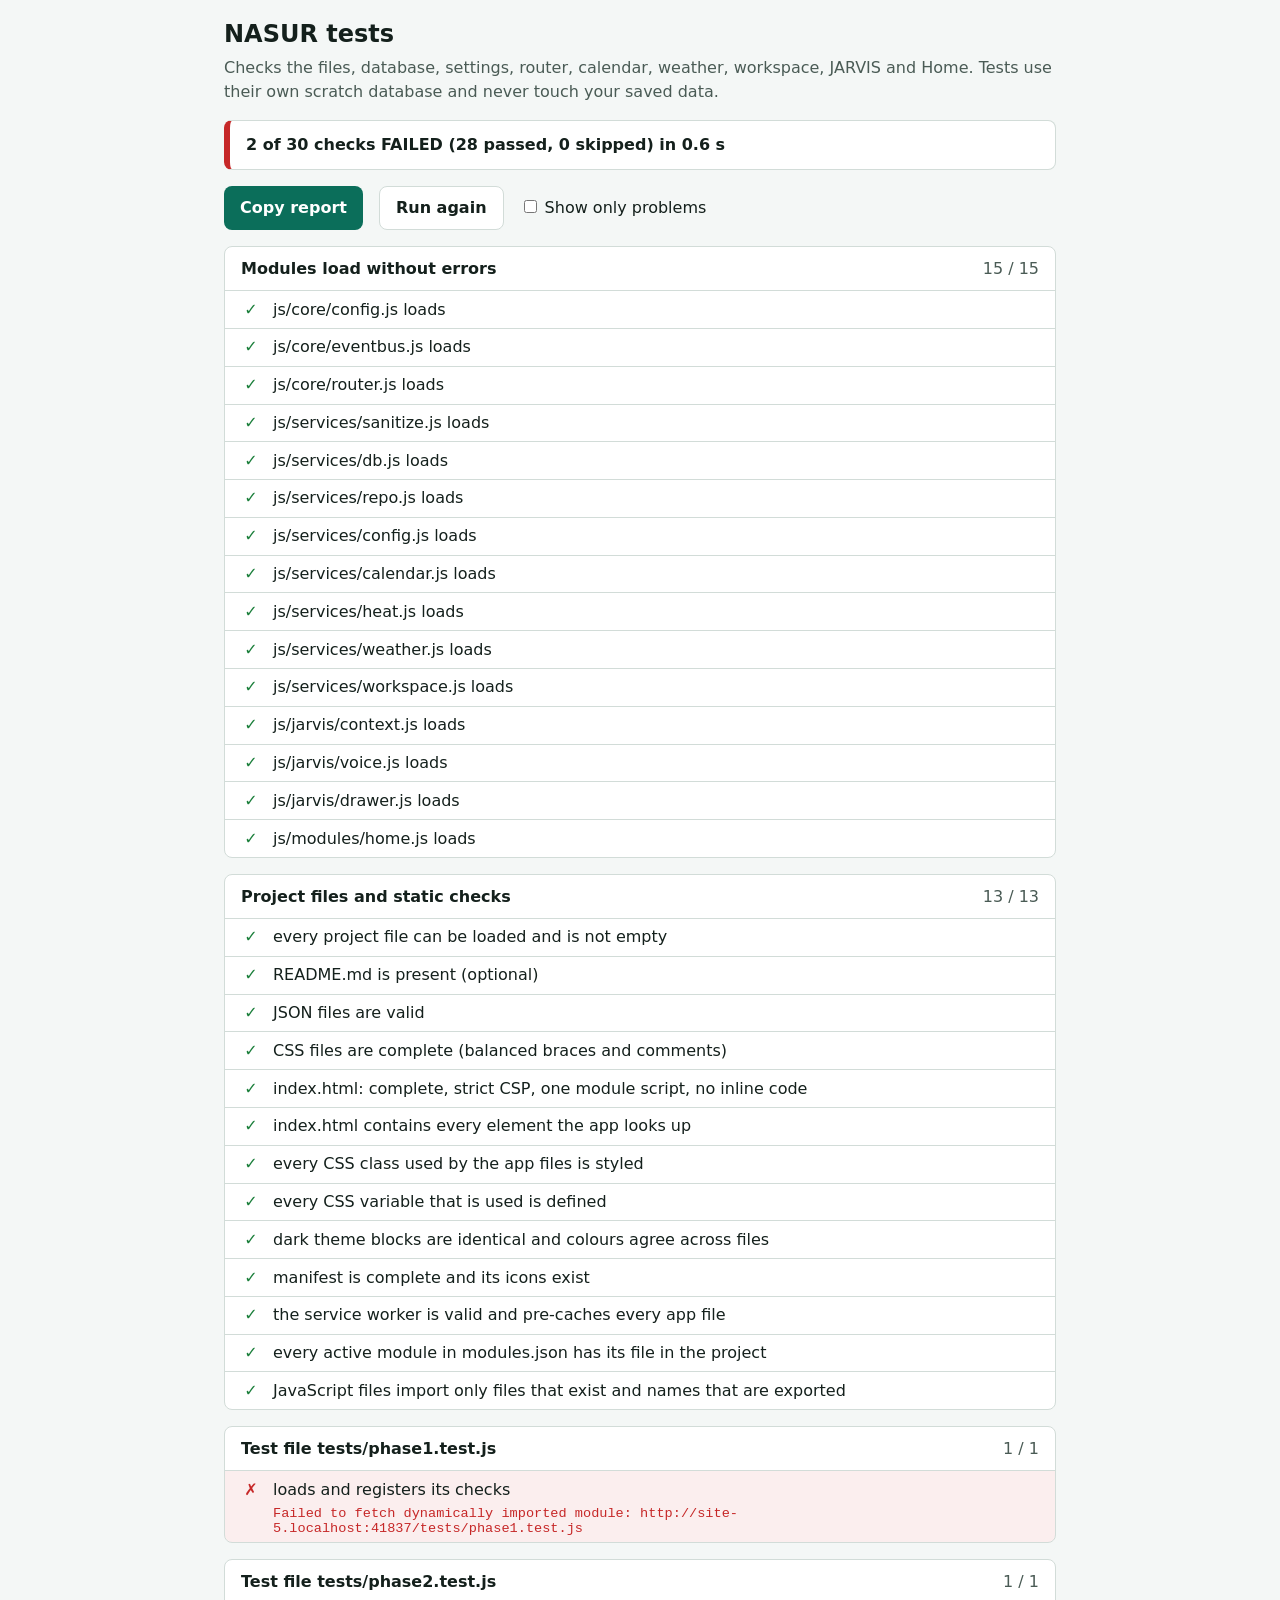
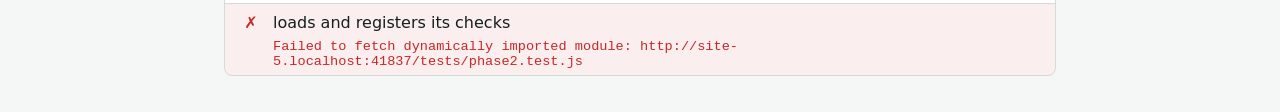
==== commit ebefdc60: "Update tests/runner.html" ====
--- a/tests/runner.html
+++ b/tests/runner.html
@@ -5,7 +5,7 @@
   <meta name="viewport" content="width=device-width, initial-scale=1">
   <meta name="robots" content="noindex">
   <meta name="color-scheme" content="light dark">
-  <title>NASUR – Phase 1 Tests</title>
+  <title>NASUR – Tests</title>
   <style>
     :root {
       color-scheme: light dark;
@@ -48,8 +48,8 @@
 </head>
 <body>
   <main>
-    <h1>NASUR Phase 1 tests</h1>
-    <p class="lead">Checks the files, the database, the repository rules, settings, security helpers and the router. Tests use their own scratch database and never touch your saved data.</p>
+    <h1>NASUR tests</h1>
+    <p class="lead">Checks the files, database, settings, router, calendar, weather, workspace, JARVIS and Home. Tests use their own scratch database and never touch your saved data.</p>
     <div id="summary" role="status" aria-live="polite">Starting…</div>
     <div class="toolbar">
       <button type="button" id="btn-copy">Copy report</button>
@@ -61,19 +61,9 @@
   </main>
 
   <script type="module">
-    /* ======================================================================
-       1. SETTINGS, TINY TEST FRAMEWORK AND HELPERS
-       ====================================================================== */
-
-    const TEST_TIMEOUT_MS = 20000;
-    const TEST_DB = 'nasur-test-' + Date.now().toString(36) + '-' + Math.random().toString(36).slice(2, 8);
-    const ROOT = new URL('../', import.meta.url);
-
-    const LS_WATCH = ['nasur.language', 'nasur.theme', 'nasur.last_route'];
-    const lsBackup = {};
-    for (const key of LS_WATCH) {
-      try { lsBackup[key] = localStorage.getItem(key); } catch { lsBackup[key] = null; }
-    }
+    import * as H from './harness.js';
+
+    const { suite, skip, assert, eq, deepEq, fetchText, fetchJson, parseHtml, PROJECT_FILES, CSS_FILES, JS_FILES, MODULE_PATHS, M, ROOT, loadFailures, suites, describeError, withTimeout, SkipSignal, TEST_DB, TEST_TIMEOUT_MS } = H;
 
     const els = {
       summary: document.getElementById('summary'),
@@ -84,158 +74,21 @@
       fallback: document.getElementById('report-fallback')
     };
 
-    class SkipSignal extends Error {}
-    function skip(reason) { throw new SkipSignal(reason); }
-
-    const suites = [];
-    function suite(name, build) {
-      const entry = { name, tests: [], before: null, after: null, ui: null };
-      suites.push(entry);
-      build({
-        test(title, fn) { entry.tests.push({ title, fn }); },
-        before(fn) { entry.before = fn; },
-        after(fn) { entry.after = fn; }
-      });
-    }
-
-    function sleep(ms) { return new Promise((resolve) => setTimeout(resolve, ms)); }
-
-    function stable(value) {
-      if (Array.isArray(value)) { return value.map(stable); }
-      if (value !== null && typeof value === 'object' && !(value instanceof Date)) {
-        const output = {};
-        for (const key of Object.keys(value).sort()) { output[key] = stable(value[key]); }
-        return output;
-      }
-      return value;
-    }
-    function same(a, b) { return JSON.stringify(stable(a)) === JSON.stringify(stable(b)); }
-
-    function show(value) {
-      if (value === undefined) { return 'undefined'; }
-      let text;
-      try { text = JSON.stringify(value); } catch { text = String(value); }
-      if (text === undefined) { text = String(value); }
-      return text.length > 160 ? text.slice(0, 157) + '…' : text;
-    }
-
-    function assert(condition, message) {
-      if (!condition) { throw new Error(message || 'Assertion failed.'); }
-    }
-    function eq(actual, expected, label) {
-      if (!Object.is(actual, expected)) {
-        throw new Error((label ? label + ': ' : '') + 'expected ' + show(expected) + ' but got ' + show(actual));
-      }
-    }
-    function deepEq(actual, expected, label) {
-      if (!same(actual, expected)) {
-        throw new Error((label ? label + ': ' : '') + 'expected ' + show(expected) + ' but got ' + show(actual));
-      }
-    }
-
-    /** Runs fn (sync or async) and checks that it fails with an error code (text) or error class. */
-    async function expectError(fn, matcher, label) {
-      let caught = null;
-      let failed = false;
-      try { await fn(); } catch (error) { caught = error; failed = true; }
-      const prefix = label ? label + ': ' : '';
-      if (!failed) { throw new Error(prefix + 'expected an error but none was thrown'); }
-      if (typeof matcher === 'string') {
-        if (!caught || caught.code !== matcher) {
-          throw new Error(prefix + 'expected error code "' + matcher + '" but got "' + (caught && caught.code) + '" (' + (caught && caught.message) + ')');
-        }
-      } else if (typeof matcher === 'function' && !(caught instanceof matcher)) {
-        throw new Error(prefix + 'expected ' + matcher.name + ' but got ' + (caught && caught.name) + ': ' + (caught && caught.message));
-      }
-      return caught;
-    }
-
-    function captureConsole() {
-      const original = { error: console.error, warn: console.warn };
-      const captured = { errors: [], warnings: [] };
-      console.error = (...args) => { captured.errors.push(args); };
-      console.warn = (...args) => { captured.warnings.push(args); };
-      captured.restore = () => { console.error = original.error; console.warn = original.warn; };
-      return captured;
-    }
-
-    function withTimeout(promise, ms) {
-      let timer;
-      const timeout = new Promise((resolve, reject) => {
-        timer = setTimeout(() => reject(new Error('Timed out after ' + ms / 1000 + ' seconds.')), ms);
-      });
-      return Promise.race([Promise.resolve(promise), timeout]).finally(() => clearTimeout(timer));
-    }
-
-    function describeError(error) {
-      const message = error && error.message ? error.message : String(error);
-      return error && error.code ? message + ' [' + error.code + ']' : message;
-    }
-
 
     /* ======================================================================
-       2. LOAD THE APP MODULES (app.js is never imported: it would start the app)
+       1. STATIC CHECKS OF THE PROJECT FILES
        ====================================================================== */
 
-    const MODULE_PATHS = {
-      config: 'js/core/config.js',
-      eventbus: 'js/core/eventbus.js',
-      router: 'js/core/router.js',
-      sanitize: 'js/services/sanitize.js',
-      db: 'js/services/db.js',
-      repo: 'js/services/repo.js',
-      ucfg: 'js/services/config.js'
-    };
-    const loaded = {};
-    const loadFailures = [];
-    for (const [name, path] of Object.entries(MODULE_PATHS)) {
-      try {
-        loaded[name] = await import(new URL(path, ROOT).href);
-      } catch (error) {
-        loadFailures.push({ name, path, message: (error && error.message) || String(error) });
-      }
-    }
-    const { config: cfg, eventbus: ev, router, sanitize: san, db, repo, ucfg } = loaded;
-
-
-    /* ======================================================================
-       3. PROJECT FILES AND STATIC CHECKS
-       ====================================================================== */
-
-    const PROJECT_FILES = [
-      'index.html', 'manifest.webmanifest', 'sw.js', 'icons/icon.svg',
-      'css/tokens.css', 'css/base.css', 'css/components.css',
-      'js/core/config.js', 'js/core/eventbus.js', 'js/core/router.js', 'js/core/app.js',
-      'js/services/sanitize.js', 'js/services/db.js', 'js/services/repo.js', 'js/services/config.js',
-      'data/modules.json', 'data/hooks/manufacturing-hooks.json'
-    ];
-    const CSS_FILES = ['css/tokens.css', 'css/base.css', 'css/components.css'];
-    const JS_FILES = PROJECT_FILES.filter((path) => path.endsWith('.js') && path !== 'sw.js');
-    const INDUSTRY_IDS = ['construction', 'manufacturing', 'industrial_maintenance', 'facilities_management', 'warehousing_logistics', 'food_manufacturing', 'consultancy'];
     const INDEX_IDS = ['boot-screen', 'boot-stuck', 'app-header', 'app-subtitle', 'status-network', 'btn-theme', 'btn-theme-glyph', 'main-nav', 'main-nav-list', 'app-main', 'view-root', 'toast-region', 'modal-root', 'jarvis-root'];
     const UNSTYLED_OK = new Set(['view', 'modal-root', 'jarvis-root']);
-
-    const textCache = new Map();
-    async function fetchText(path) {
-      if (textCache.has(path)) { return textCache.get(path); }
-      const response = await fetch(new URL(path, ROOT).href, { cache: 'no-store' });
-      if (!response.ok) { throw new Error(path + ' could not be loaded (HTTP ' + response.status + ').'); }
-      const text = await response.text();
-      textCache.set(path, text);
-      return text;
-    }
-    async function fetchJson(path) { return JSON.parse(await fetchText(path)); }
-    function parseHtml(text) { return new DOMParser().parseFromString(text, 'text/html'); }
+    const CLASS_FILES = ['index.html', 'js/core/app.js', 'js/core/router.js', 'js/jarvis/drawer.js', 'js/modules/home.js'];
+
     function stripCssComments(text) { return text.replace(/\/\*[\s\S]*?\*\//g, ''); }
 
     function classTokens(text) {
       const tokens = new Set();
-      for (const match of text.matchAll(/class="([^"]+)"/g)) {
-        for (const token of match[1].split(/\s+/)) { tokens.add(token); }
-      }
-      for (const match of text.matchAll(/className\s*=\s*'([^']+)'/g)) {
-        for (const token of match[1].split(/\s+/)) { tokens.add(token); }
-      }
+      for (const match of text.matchAll(/class="([^"]+)"/g)) { for (const token of match[1].split(/\s+/)) { tokens.add(token); } }
+      for (const match of text.matchAll(/className\s*=\s*'([^']+)'/g)) { for (const token of match[1].split(/\s+/)) { tokens.add(token); } }
       return Array.from(tokens).filter((token) => /^[a-z][a-z0-9_-]*$/.test(token));
     }
 
@@ -243,14 +96,12 @@
       const start = text.indexOf(marker);
       if (start === -1) { throw new Error('Could not find "' + marker + '" in css/tokens.css.'); }
       const open = text.indexOf('{', start);
-      const close = text.indexOf('}', open);
-      return text.slice(open + 1, close);
-    }
+      return text.slice(open + 1, text.indexOf('}', open));
+    }
+
     function declarations(block) {
       const map = {};
-      for (const match of block.matchAll(/(--[a-z0-9-]+)\s*:\s*([^;]+);/g)) {
-        map[match[1]] = match[2].trim().replace(/\s+/g, ' ');
-      }
+      for (const match of block.matchAll(/(--[a-z0-9-]+)\s*:\s*([^;]+);/g)) { map[match[1]] = match[2].trim().replace(/\s+/g, ' '); }
       return map;
     }
 
@@ -259,19 +110,16 @@
         test(path + ' loads', () => {
           const failure = loadFailures.find((item) => item.name === name);
           if (failure) { throw new Error(failure.message); }
-          assert(loaded[name], 'The module did not load.');
+          assert(M[name], 'The module did not load.');
         });
       }
     });
 
     suite('Project files and static checks', ({ test }) => {
-      test('every Phase 1 file can be loaded and is not empty', async () => {
+      test('every project file can be loaded and is not empty', async () => {
         const problems = [];
         for (const path of PROJECT_FILES) {
-          try {
-            const text = await fetchText(path);
-            if (text.trim() === '') { problems.push(path + ' is empty'); }
-          } catch (error) { problems.push(error.message); }
+          try { if ((await fetchText(path)).trim() === '') { problems.push(path + ' is empty'); } } catch (error) { problems.push(error.message); }
         }
         assert(problems.length === 0, problems.join('\n'));
       });
@@ -281,7 +129,7 @@
       });
 
       test('JSON files are valid', async () => {
-        for (const path of ['manifest.webmanifest', 'data/modules.json', 'data/hooks/manufacturing-hooks.json']) {
+        for (const path of ['manifest.webmanifest', 'data/modules.json', 'data/hooks/manufacturing-hooks.json', 'data/workspaces/base.json']) {
           try { await fetchJson(path); } catch (error) { throw new Error(path + ': ' + error.message); }
         }
       });
@@ -296,72 +144,20 @@
         }
       });
 
-      test('index.html is complete', async () => {
+      test('index.html: complete, strict CSP, one module script, no inline code', async () => {
         const text = (await fetchText('index.html')).trim();
-        assert(/^<!DOCTYPE html>/i.test(text), 'Missing <!DOCTYPE html>.');
-        assert(text.endsWith('</html>'), 'index.html does not end with </html> (upload may be cut off).');
-      });
-
-      test('sw.js is valid JavaScript', async () => {
-        const source = await fetchText('sw.js');
-        try { new Function(source); } catch (error) { throw new Error('sw.js has a syntax error: ' + error.message); }
-      });
-
-      test('JavaScript files import only files that exist and names that are exported', async () => {
-        const namespaces = new Map();
-        for (const [name, path] of Object.entries(MODULE_PATHS)) {
-          if (loaded[name]) { namespaces.set(new URL(path, ROOT).href, loaded[name]); }
-        }
-        const problems = [];
-        for (const path of JS_FILES) {
-          const text = await fetchText(path);
-          const fileUrl = new URL(path, ROOT);
-          for (const match of text.matchAll(/^import\s+([^;]*?)\s+from\s*['"]([^'"]+)['"]/gm)) {
-            const clause = match[1];
-            const specifier = match[2];
-            if (!specifier.startsWith('.')) { problems.push(path + ' imports "' + specifier + '", which is not a relative path.'); continue; }
-            const resolved = new URL(specifier, fileUrl).href;
-            const relative = resolved.startsWith(ROOT.href) ? resolved.slice(ROOT.href.length) : null;
-            if (!relative || !PROJECT_FILES.includes(relative)) { problems.push(path + ' imports a file that is not in the project: ' + specifier); continue; }
-            const braces = clause.match(/\{([\s\S]*)\}/);
-            const namespace = namespaces.get(resolved);
-            if (braces && namespace) {
-              const names = braces[1].split(',').map((part) => part.trim()).filter(Boolean).map((part) => part.split(/\s+as\s+/)[0].trim());
-              for (const name of names) {
-                if (!(name in namespace)) { problems.push(path + ' imports "' + name + '" but ' + relative + ' does not export it.'); }
-              }
-            }
-          }
-        }
-        assert(problems.length === 0, problems.join('\n'));
-      });
-
-      test('index.html: Content-Security-Policy blocks inline code', async () => {
-        const doc = parseHtml(await fetchText('index.html'));
-        const meta = doc.querySelector('meta[http-equiv="Content-Security-Policy"]');
-        assert(meta, 'The CSP meta tag is missing.');
-        const csp = meta.getAttribute('content');
-        const directives = {};
-        for (const part of csp.split(';').map((item) => item.trim()).filter(Boolean)) {
-          const [name, ...values] = part.split(/\s+/);
-          directives[name] = values;
-        }
-        deepEq(directives['script-src'], ["'self'"], 'script-src');
-        deepEq(directives['style-src'], ["'self'"], 'style-src');
-        assert(directives['default-src'] && directives['default-src'].includes("'self'"), 'default-src must allow only self.');
-        assert(directives['object-src'] && directives['object-src'].includes("'none'"), 'object-src must be none.');
-        assert(!csp.includes('unsafe-'), 'The policy must not contain unsafe-inline or unsafe-eval.');
-      });
-
-      test('index.html: exactly one module script and no inline code', async () => {
-        const doc = parseHtml(await fetchText('index.html'));
+        assert(/^<!DOCTYPE html>/i.test(text) && text.endsWith('</html>'), 'index.html is missing its start or end (upload may be cut off).');
+        const doc = parseHtml(text);
+        const csp = doc.querySelector('meta[http-equiv="Content-Security-Policy"]');
+        assert(csp, 'The CSP meta tag is missing.');
+        const content = csp.getAttribute('content');
+        assert(!content.includes('unsafe-'), 'The policy must not contain unsafe-inline or unsafe-eval.');
+        for (const directive of ["script-src 'self'", "style-src 'self'", "object-src 'none'"]) { assert(content.includes(directive), 'CSP is missing: ' + directive); }
         const scripts = Array.from(doc.querySelectorAll('script'));
         eq(scripts.length, 1, 'script tags');
         eq(scripts[0].getAttribute('type'), 'module');
         eq(scripts[0].getAttribute('src'), 'js/core/app.js');
-        eq(scripts[0].textContent.trim(), '', 'inline script text');
-        eq(doc.querySelectorAll('style').length, 0, 'style tags');
-        eq(doc.querySelectorAll('[style]').length, 0, 'style attributes');
+        eq(doc.querySelectorAll('style, [style]').length, 0, 'inline styles');
         const bad = [];
         for (const element of doc.querySelectorAll('*')) {
           for (const attribute of Array.from(element.attributes)) {
@@ -369,10 +165,6 @@
           }
         }
         assert(bad.length === 0, 'Inline handlers found: ' + bad.join(', '));
-      });
-
-      test('index.html: basics (language, theme, viewport, manifest, stylesheets)', async () => {
-        const doc = parseHtml(await fetchText('index.html'));
         eq(doc.documentElement.getAttribute('lang'), 'en');
         eq(doc.documentElement.getAttribute('data-theme'), 'auto');
         assert((doc.querySelector('meta[name="viewport"]').getAttribute('content') || '').includes('viewport-fit=cover'), 'viewport-fit=cover is missing.');
@@ -382,65 +174,50 @@
 
       test('index.html contains every element the app looks up', async () => {
         const doc = parseHtml(await fetchText('index.html'));
-        const appText = await fetchText('js/core/app.js');
         const wanted = new Set(INDEX_IDS);
-        for (const match of appText.matchAll(/requireElement\('([^']+)'\)/g)) { wanted.add(match[1]); }
-        for (const match of appText.matchAll(/getElementById\('([^']+)'\)/g)) { wanted.add(match[1]); }
+        for (const path of ['js/core/app.js', 'js/jarvis/drawer.js']) {
+          const text = await fetchText(path);
+          for (const match of text.matchAll(/requireElement\('([^']+)'\)/g)) { wanted.add(match[1]); }
+          for (const match of text.matchAll(/document\.getElementById\('([^']+)'\)/g)) { if (!match[1].startsWith('jarvis-') || match[1] === 'jarvis-root') { wanted.add(match[1]); } }
+        }
         const missing = Array.from(wanted).filter((id) => !doc.getElementById(id));
         assert(missing.length === 0, 'Missing from index.html: ' + missing.join(', '));
       });
 
-      test('every CSS class used by index.html, app.js and router.js is styled', async () => {
+      test('every CSS class used by the app files is styled', async () => {
         const css = (await Promise.all(CSS_FILES.map(fetchText))).join('\n');
         const used = new Set();
-        for (const path of ['index.html', 'js/core/app.js', 'js/core/router.js']) {
-          for (const token of classTokens(await fetchText(path))) { used.add(token); }
-        }
-        const unstyled = Array.from(used).filter((token) => {
-          if (UNSTYLED_OK.has(token)) { return false; }
-          return !new RegExp('\\.' + token.replace(/[.*+?^${}()|[\]\\]/g, '\\$&') + '(?![A-Za-z0-9_-])').test(css);
-        });
+        for (const path of CLASS_FILES) { for (const token of classTokens(await fetchText(path))) { used.add(token); } }
+        const unstyled = Array.from(used).filter((token) => !UNSTYLED_OK.has(token) && !new RegExp('\\.' + token.replace(/[.*+?^${}()|[\]\\]/g, '\\$&') + '(?![A-Za-z0-9_-])').test(css));
         assert(unstyled.length === 0, 'Classes without CSS: ' + unstyled.join(', '));
       });
 
       test('every CSS variable that is used is defined', async () => {
-        const texts = await Promise.all(CSS_FILES.map(fetchText));
-        const all = texts.join('\n');
+        const all = (await Promise.all(CSS_FILES.map(fetchText))).join('\n');
         const defined = new Set(Array.from(all.matchAll(/(--[a-z0-9-]+)(?=\s*:)/g)).map((match) => match[1]));
-        const used = new Set(Array.from(all.matchAll(/var\(\s*(--[a-z0-9-]+)/g)).map((match) => match[1]));
-        const missing = Array.from(used).filter((name) => !defined.has(name));
+        const missing = Array.from(new Set(Array.from(all.matchAll(/var\(\s*(--[a-z0-9-]+)/g)).map((match) => match[1]))).filter((name) => !defined.has(name));
         assert(missing.length === 0, 'Undefined CSS variables: ' + missing.join(', '));
       });
 
-      test('both dark theme blocks in tokens.css are identical', async () => {
+      test('dark theme blocks are identical and colours agree across files', async () => {
         const tokens = await fetchText('css/tokens.css');
         const auto = declarations(blockAfter(tokens, ':root:not([data-theme="light"])'));
         const forced = declarations(blockAfter(tokens, ':root[data-theme="dark"]'));
         assert(Object.keys(auto).length > 20, 'The automatic dark block looks empty.');
         deepEq(auto, forced, 'dark blocks');
-        const badCount = Object.keys(auto).filter((name) => (tokens.match(new RegExp(name + '\\s*:', 'g')) || []).length !== 3);
-        assert(badCount.length === 0, 'Each dark variable must be declared once in light and twice in dark: ' + badCount.join(', '));
-      });
-
-      test('theme colours agree across tokens.css, index.html, app.js, manifest and icon', async () => {
-        const tokens = await fetchText('css/tokens.css');
         const headerBgs = Array.from(tokens.matchAll(/--header-bg:\s*(#[0-9a-fA-F]{6})/g)).map((match) => match[1].toLowerCase());
-        const light = headerBgs[0];
-        const dark = headerBgs[1];
-        eq(light, '#0b6e5a', 'light header colour');
-        eq(dark, '#0e1513', 'dark header colour');
+        eq(headerBgs[0], '#0b6e5a', 'light header colour');
+        eq(headerBgs[1], '#0e1513', 'dark header colour');
         const doc = parseHtml(await fetchText('index.html'));
         for (const meta of doc.querySelectorAll('meta[name="theme-color"]')) {
-          const isDark = (meta.getAttribute('media') || '').includes('dark');
-          eq(meta.getAttribute('content').toLowerCase(), isDark ? dark : light, 'theme-color meta');
+          eq(meta.getAttribute('content').toLowerCase(), (meta.getAttribute('media') || '').includes('dark') ? headerBgs[1] : headerBgs[0], 'theme-color meta');
         }
         const appText = (await fetchText('js/core/app.js')).toLowerCase();
-        assert(appText.includes(light) && appText.includes(dark), 'app.js THEME_COLORS do not match.');
+        assert(appText.includes(headerBgs[0]) && appText.includes(headerBgs[1]), 'app.js THEME_COLORS do not match.');
         const manifest = await fetchJson('manifest.webmanifest');
-        eq(manifest.theme_color.toLowerCase(), light, 'manifest theme_color');
-        eq(manifest.background_color.toLowerCase(), light, 'manifest background_color');
+        eq(manifest.theme_color.toLowerCase(), headerBgs[0], 'manifest theme_color');
         const icon = (await fetchText('icons/icon.svg')).toLowerCase();
-        assert(icon.includes(light) && icon.includes('#f2a900') && icon.includes('#1a1400'), 'icon.svg colours differ from the app.');
+        assert(icon.includes(headerBgs[0]) && icon.includes('#f2a900') && icon.includes('#1a1400'), 'icon.svg colours differ from the app.');
       });
 
       test('manifest is complete and its icons exist', async () => {
@@ -452,8 +229,10 @@
         for (const icon of manifest.icons) { await fetchText(icon.src); }
       });
 
-      test('the service worker pre-cache list covers every app file', async () => {
+      test('the service worker is valid and pre-caches every app file', async () => {
         const text = await fetchText('sw.js');
+        try { new Function(text); } catch (error) { throw new Error('sw.js has a syntax error: ' + error.message); }
+        assert(/const CACHE_VERSION = 'v\d+';/.test(text), 'CACHE_VERSION must look like \'v2\'.');
         const match = text.match(/const CORE_FILES = \[([\s\S]*?)\];/);
         assert(match, 'CORE_FILES was not found in sw.js.');
         const listed = Array.from(match[1].matchAll(/'([^']+)'/g)).map((item) => item[1]);
@@ -463,1343 +242,66 @@
         const unknown = listed.filter((path) => !PROJECT_FILES.includes(path));
         assert(unknown.length === 0, 'sw.js lists files that are not in the project: ' + unknown.join(', '));
       });
-    });
-
-
-    /* ======================================================================
-       4. SUITES THAT NEED THE APP MODULES
-       ====================================================================== */
-
-    async function resetDb() {
-      await db.wipeDatabase();
-      repo.resetRepoState();
-      ucfg.resetConfigCache();
-    }
-
-    function recordEvents() {
-      const events = [];
-      const stop = ev.on('*', (payload, name) => { events.push({ name, payload }); });
-      return { events, stop };
-    }
-
-    function defineAppSuites() {
-      const S = cfg.STORES;
-      const P = cfg.DEFAULTS.PROJECT_ID;
-      const UUID = /^[0-9a-f]{8}-[0-9a-f]{4}-4[0-9a-f]{3}-[89ab][0-9a-f]{3}-[0-9a-f]{12}$/;
-      const byTag = (tag) => (record) => record.tag === tag;
-
-      /* ---------------- config.js ---------------- */
-      suite('App constants (js/core/config.js)', ({ test }) => {
-        test('identity and database version', () => {
-          eq(cfg.APP.NAME, 'NASUR');
-          eq(cfg.APP.ASSISTANT_NAME, 'JARVIS');
-          eq(cfg.DB.NAME, 'nasur-db');
-          assert(Number.isInteger(cfg.DB.VERSION) && cfg.DB.VERSION >= 1, 'DB.VERSION must be a whole number.');
-          eq(cfg.BACKUP.SCHEMA_VERSION, cfg.DB.VERSION);
-        });
-        test('DB v1 has exactly 51 unique stores with valid names', () => {
-          if (cfg.DB.VERSION === 1) { eq(cfg.STORE_NAMES.length, 51, 'store count'); }
-          eq(new Set(cfg.STORE_NAMES).size, cfg.STORE_NAMES.length, 'unique names');
-          for (const name of cfg.STORE_NAMES) { assert(/^[a-z][a-z0-9_]*$/.test(name), 'Bad store name ' + name); }
-        });
-        test('store name constants match store names', () => {
-          eq(S.OBSERVATIONS, 'observations');
-          eq(S.AI_LOG, 'ai_log');
-          eq(S.AUDIT_TRAIL, 'audit_trail');
-          eq(Object.keys(S).length, cfg.STORE_NAMES.length);
-          for (const name of cfg.STORE_NAMES) { eq(S[name.toUpperCase()], name); }
-        });
-        test('every locked store from the blueprint and addendum exists', () => {
-          const required = ['settings', 'profiles', 'clients', 'projects', 'audit_trail', 'ai_log', 'observations', 'inspection_templates', 'inspections', 'inspection_findings', 'audits', 'audit_findings', 'incidents', 'investigations', 'risk_assessments', 'hazard_register', 'controls', 'ptw_drafts', 'daily_logs', 'reminders', 'actions', 'attachments', 'lessons', 'lesson_progress', 'quiz_attempts', 'flashcards', 'machines', 'phrasebook', 'tbt_sessions', 'tbt_attendance', 'knowledge_docs', 'knowledge_chunks', 'memory_notes', 'kpi_snapshots', 'ext_records', 'career_profile', 'skill_ratings', 'competency_evidence', 'learning_roadmaps', 'workspace_profiles', 'decision_sessions', 'portfolio_entries', 'documents', 'document_revisions', 'emergency_contacts', 'emergency_procedures', 'muster_points', 'emergency_equipment', 'equipment_checks', 'drills', 'drill_findings'];
-          const missing = required.filter((name) => !cfg.isStoreName(name));
-          assert(missing.length === 0, 'Missing stores: ' + missing.join(', '));
-        });
-        test('every store definition is complete', () => {
-          const owners = Object.values(cfg.OWNER_SCOPE);
-          const stages = Object.values(cfg.PDCA_STAGE);
-          for (const def of cfg.STORE_DEFS) {
-            eq(def.keyPath, 'id', def.name + ' keyPath');
-            assert(def.group !== '', def.name + ' has no group');
-            assert(owners.includes(def.owner), def.name + ' owner');
-            assert(def.pdca === null || stages.includes(def.pdca), def.name + ' pdca');
-            const names = def.indexes.map((index) => index.name);
-            assert(names.includes('updated_at'), def.name + ' needs an updated_at index');
-            if (def.scope === cfg.SCOPE.PROJECT) { assert(names.includes('project_id'), def.name + ' needs a project_id index'); }
-          }
-        });
-        test('project scoping helpers', () => {
-          eq(cfg.isProjectScoped('observations'), true);
-          eq(cfg.isProjectScoped('actions'), true);
-          eq(cfg.isProjectScoped('settings'), false);
-          eq(cfg.isProjectScoped('lessons'), false);
-          for (const name of ['actions', 'observations', 'attachments']) { assert(cfg.PROJECT_SCOPED_STORES.includes(name), name + ' must be project-scoped'); }
-          for (const name of ['lessons', 'settings', 'projects']) { assert(!cfg.PROJECT_SCOPED_STORES.includes(name), name + ' must not be project-scoped'); }
-        });
-        test('unknown stores are rejected', async () => {
-          eq(cfg.isStoreName('nope'), false);
-          await expectError(() => cfg.getStoreDef('nope'), Error);
-        });
-        test('constants are frozen', async () => {
-          await expectError(() => { cfg.APP.VERSION = '9'; }, TypeError);
-          await expectError(() => { cfg.STORE_NAMES.push('x'); }, TypeError);
-        });
-        test('events and storage keys are unique and namespaced', () => {
-          const events = Object.values(cfg.EVENTS);
-          eq(new Set(events).size, events.length, 'event names');
-          const keys = Object.values(cfg.LS_KEYS);
-          eq(new Set(keys).size, keys.length, 'localStorage keys');
-          for (const key of keys) { assert(key.startsWith('nasur.'), key + ' must start with nasur.'); }
-        });
-        test('common fields and PDCA values', () => {
-          deepEq(cfg.COMMON_FIELDS, ['id', 'project_id', 'created_at', 'updated_at', 'rev', 'deleted_at', 'device_id', 'owner_scope', 'pdca_stage']);
-          deepEq(Object.values(cfg.PDCA_STAGE).sort(), ['act', 'check', 'do', 'improve', 'plan']);
-        });
-      });
-
-      /* ---------------- eventbus.js ---------------- */
-      suite('Event bus (js/core/eventbus.js)', ({ test }) => {
-        const { createEventBus } = ev;
-        test('delivers events and stops after unsubscribe', () => {
-          const bus = createEventBus();
-          const seen = [];
-          const stop = bus.on('x', (payload, name) => { seen.push([payload, name]); });
-          eq(bus.emit('x', 1), 1);
-          stop();
-          eq(bus.emit('x', 2), 0);
-          deepEq(seen, [[1, 'x']]);
-        });
-        test('once delivers exactly one time', () => {
-          const bus = createEventBus();
-          let count = 0;
-          bus.once('y', () => { count += 1; });
-          eq(bus.emit('y'), 1);
-          eq(bus.emit('y'), 0);
-          eq(count, 1);
-        });
-        test('off removes a handler', () => {
-          const bus = createEventBus();
-          const handler = () => {};
-          bus.on('z', handler);
-          bus.off('z', handler);
-          eq(bus.emit('z'), 0);
-        });
-        test('wildcard receives every event with its name', () => {
-          const bus = createEventBus();
-          const names = [];
-          bus.on(ev.WILDCARD, (payload, name) => { names.push(name); });
-          bus.emit('a');
-          bus.emit('b');
-          deepEq(names, ['a', 'b']);
-          eq(ev.WILDCARD, '*');
-        });
-        test('direct handlers run before wildcard handlers', () => {
-          const bus = createEventBus();
-          const order = [];
-          bus.on('*', () => { order.push('wild'); });
-          bus.on('k', () => { order.push('direct'); });
-          bus.emit('k');
-          deepEq(order, ['direct', 'wild']);
-        });
-        test('a failing handler does not stop the others', () => {
-          const cap = captureConsole();
-          try {
-            const bus = createEventBus();
-            const seen = [];
-            bus.on('e', () => { throw new Error('boom'); });
-            bus.on('e', () => { seen.push('second'); });
-            eq(bus.emit('e'), 2);
-            deepEq(seen, ['second']);
-            eq(cap.errors.length, 1, 'reported errors');
-          } finally { cap.restore(); }
-        });
-        test('async handler failures are reported, not thrown', async () => {
-          const cap = captureConsole();
-          try {
-            const bus = createEventBus();
-            bus.on('a', () => Promise.reject(new Error('late')));
-            eq(bus.emit('a'), 1);
-            await sleep(20);
-            eq(cap.errors.length, 1, 'reported errors');
-          } finally { cap.restore(); }
-        });
-        test('handlers added during an emit wait for the next emit', () => {
-          const bus = createEventBus();
-          let late = 0;
-          bus.on('s', () => { bus.on('s', () => { late += 1; }); });
-          bus.emit('s');
-          eq(late, 0);
-          bus.emit('s');
-          eq(late, 1);
-        });
-        test('listenerCount and clear', () => {
-          const bus = createEventBus();
-          bus.on('m', () => {});
-          bus.on('m', () => {});
-          bus.on('n', () => {});
-          eq(bus.listenerCount('m'), 2);
-          bus.clear('m');
-          eq(bus.listenerCount('m'), 0);
-          eq(bus.listenerCount('n'), 1);
-          bus.clear();
-          eq(bus.listenerCount('n'), 0);
-        });
-        test('bad input is rejected', async () => {
-          const bus = createEventBus();
-          await expectError(() => bus.emit('*'), TypeError);
-          await expectError(() => bus.emit(''), TypeError);
-          await expectError(() => bus.emit(5), TypeError);
-          await expectError(() => bus.on('x', 5), TypeError);
-        });
-        test('the shared bus and shortcuts are exported', () => {
-          eq(typeof ev.bus.emit, 'function');
-          for (const name of ['on', 'once', 'off', 'emit', 'listenerCount', 'clear']) { eq(typeof ev[name], 'function', name); }
-        });
-      });
-
-      /* ---------------- sanitize.js ---------------- */
-      suite('Sanitizing and safe output (js/services/sanitize.js)', ({ test }) => {
-        test('cleanText: basics', () => {
-          eq(san.cleanText(null), '');
-          eq(san.cleanText({ a: 1 }), '');
-          eq(san.cleanText(123), '123');
-          eq(san.cleanText(true), 'true');
-          eq(san.cleanText(NaN), '');
-          eq(san.cleanText('  a \t b\n c  '), 'a b c');
-          eq(san.cleanText('  x  ', { trim: false }), ' x ');
-        });
-        test('cleanText: control and hidden characters', () => {
-          eq(san.cleanText('\u0000\u0007x\u007F'), 'x');
-          eq(san.cleanText('a\u200Bb\u202Ec'), 'abc');
-          eq(san.cleanText('a\u200Db'), 'a\u200Db', 'zero-width joiner must be kept');
-          eq(san.cleanText('e\u0301'), '\u00e9', 'NFC normalization');
-        });
-        test('cleanText: multiline keeps line breaks and tabs', () => {
-          eq(san.cleanText('Line1\r\nLine2\rLine3', { multiline: true }), 'Line1\nLine2\nLine3');
-          eq(san.cleanText('a\tb', { multiline: true }), 'a\tb');
-          eq(san.cleanText('a\u2028b', { multiline: true }), 'a\nb');
-        });
-        test('cleanText keeps Tamil, Hindi and Arabic text unchanged', () => {
-          for (const word of ['பாதுகாப்பு', 'सुरक्षा', 'سلامة']) { eq(san.cleanText(word), word); }
-        });
-        test('cleanText keeps symbols such as < and >', () => {
-          eq(san.cleanText('temp < 5 and pressure > 2'), 'temp < 5 and pressure > 2');
-        });
-        test('length helpers', async () => {
-          eq(san.isWithinLength('abc', 3), true);
-          eq(san.isWithinLength('abcd', 3), false);
-          eq(san.truncateText('abc', 10), 'abc');
-          eq(san.truncateText('ab\u{1F600}', 3), 'ab', 'must not cut an emoji in half');
-          await expectError(() => san.truncateText('abc', -1), RangeError);
-          eq(san.LIMITS.SHORT, 120);
-        });
-        test('toAsciiDigits converts local digits', () => {
-          eq(san.toAsciiDigits('\u0660\u0661\u0662'), '012');
-          eq(san.toAsciiDigits('\u06f0\u06f1'), '01');
-          eq(san.toAsciiDigits('\u0966\u0967'), '01');
-          eq(san.toAsciiDigits('\u0be7\u0be8\u0be9'), '123');
-          eq(san.toAsciiDigits('A1'), 'A1');
-        });
-        test('escapeHtml and friends', () => {
-          eq(san.escapeHtml('<img src=x onerror=alert(1)>'), '&lt;img src=x onerror=alert(1)&gt;');
-          eq(san.escapeHtml('"\'&`'), '&quot;&#39;&amp;&#96;');
-          eq(san.escapeHtml(null), '');
-          eq(san.escapeHtml(5), '5');
-          eq(san.escapeAttr('"x"'), '&quot;x&quot;');
-          eq(san.escapeRegExp('a.b*c'), 'a\\.b\\*c');
-        });
-        test('html template escapes values automatically', () => {
-          eq(san.html`<p>${'<b>'}</p>`.toString(), '<p>&lt;b&gt;</p>');
-          eq(san.html`<a title="${'" onclick="x'}">`.toString(), '<a title="&quot; onclick=&quot;x">');
-          eq(san.html`${0}`.toString(), '0');
-          eq(san.html`${null}${undefined}${false}${true}`.toString(), '');
-          eq(san.html`${{ a: 1 }}`.toString(), '', 'plain objects are not rendered');
-        });
-        test('html template: nesting, lists and raw()', () => {
-          const items = ['a', '<b>'].map((value) => san.html`<li>${value}</li>`);
-          eq(san.html`<ul>${items}</ul>`.toString(), '<ul><li>a</li><li>&lt;b&gt;</li></ul>');
-          eq(san.html`${san.raw('<br>')}`.toString(), '<br>');
-          eq(san.isSafeHtml(san.html`x`), true);
-          eq(san.isSafeHtml('x'), false);
-        });
-        test('raw() needs a string', async () => {
-          await expectError(() => san.raw(5), TypeError);
-        });
-        test('renderHtml writes safe markup and refuses plain strings', async () => {
-          const box = document.createElement('div');
-          san.renderHtml(box, san.html`<span>${'<i>'}</span>`);
-          eq(box.querySelector('i'), null);
-          eq(box.textContent, '<i>');
-          await expectError(() => san.renderHtml(box, '<b>x</b>'), TypeError);
-          await expectError(() => san.renderHtml(null, san.html`x`), TypeError);
-        });
-        test('safeUrl allows only safe links', () => {
-          eq(san.safeUrl('https://example.com/a?b=1'), 'https://example.com/a?b=1');
-          eq(san.safeUrl('mailto:a@b.com'), 'mailto:a@b.com');
-          eq(san.safeUrl('tel:+123'), 'tel:+123');
-          for (const bad of ['javascript:alert(1)', ' JaVaScRiPt:alert(1)', 'data:text/html,x', 'ftp://x.com', 'java\tscript:alert(1)', '', null]) {
-            eq(san.safeUrl(bad), '', 'rejects ' + show(bad));
-          }
-          eq(san.safeUrl('/x'), '', 'relative links need allowRelative');
-          eq(san.safeUrl('/x', { allowRelative: true }), '/x');
-          eq(san.safeUrl('./a', { allowRelative: true }), './a');
-          eq(san.safeUrl('//evil.com', { allowRelative: true }), '');
-          eq(san.safeUrl('http://x.com', { protocols: ['https:'] }), '');
-        });
-        test('telHref', () => {
-          eq(san.telHref('+971 50 123 4567'), 'tel:+971501234567');
-          eq(san.telHref('\u0660\u0664\u0664 2345 6789'), 'tel:04423456789');
-          eq(san.telHref('12'), '');
-          eq(san.telHref('abc'), '');
-          eq(san.telHref('1'.repeat(16)), '');
-        });
-        test('safeFilename', () => {
-          eq(san.safeFilename('Report: Q1/2026?.pdf'), 'Report_Q1_2026_.pdf');
-          eq(san.safeFilename(''), 'file');
-          eq(san.safeFilename('...'), 'file');
-          eq(san.safeFilename('...', 'export'), 'export');
-          eq(san.safeFilename('CON'), '_CON');
-          eq(san.safeFilename('con.txt'), '_con.txt');
-          assert(san.safeFilename('a'.repeat(300)).length <= 120, 'must be shortened');
-        });
-        test('isSafeId and maskSecret', () => {
-          eq(san.isSafeId('abc-123_X'), true);
-          eq(san.isSafeId('a'.repeat(64)), true);
-          for (const bad of ['a b', '', 'a'.repeat(65), 123, null, 'x/y']) { eq(san.isSafeId(bad), false, show(bad)); }
-          eq(san.maskSecret('sk-1234567890abcd'), '••••abcd');
-          eq(san.maskSecret('abc'), '••••');
-          eq(san.maskSecret('  '), '');
-        });
-        test('sanitizeDeep cleans text but keeps spacing and symbols', () => {
-          eq(san.sanitizeDeep('  a\n '), '  a\n ');
-          eq(san.sanitizeDeep('b\u0000c'), 'bc');
-          eq(san.sanitizeDeep('a\r\nb'), 'a\nb');
-          eq(san.sanitizeDeep('temp < 5'), 'temp < 5');
-        });
-        test('sanitizeDeep: numbers, undefined, functions and arrays', () => {
-          const result = san.sanitizeDeep({ a: NaN, b: () => 1, c: undefined, d: [1, undefined, NaN], e: Infinity });
-          deepEq(result, { a: null, d: [1, null, null], e: null });
-        });
-        test('sanitizeDeep blocks prototype pollution keys', () => {
-          const evil = JSON.parse('{"__proto__":{"polluted":true},"a":"x","n":{"constructor":{"y":1},"ok":1}}');
-          const clean = san.sanitizeDeep(evil);
-          eq(Object.prototype.hasOwnProperty.call(clean, '__proto__'), false);
-          eq(Object.prototype.hasOwnProperty.call(clean.n, 'constructor'), false);
-          eq(clean.n.ok, 1);
-          eq(({}).polluted, undefined);
-        });
-        test('sanitizeDeep passes Date and Blob through and rejects deep or circular data', async () => {
-          const date = new Date('2026-02-28T10:00:00Z');
-          eq(san.sanitizeDeep({ d: date }).d, date);
-          const blob = new Blob(['x']);
-          eq(san.sanitizeDeep({ b: blob }).b, blob);
-          let deep = {};
-          const top = deep;
-          for (let level = 0; level < 30; level += 1) { deep.n = {}; deep = deep.n; }
-          await expectError(() => san.sanitizeDeep(top), RangeError);
-          const loop = {};
-          loop.self = loop;
-          await expectError(() => san.sanitizeDeep(loop), RangeError);
-        });
-        test('neutralizeFormula', () => {
-          eq(san.neutralizeFormula('=SUM(A1)'), "'=SUM(A1)");
-          eq(san.neutralizeFormula('-5 notes'), "'-5 notes");
-          eq(san.neutralizeFormula('+1'), "'+1");
-          eq(san.neutralizeFormula('@x'), "'@x");
-          eq(san.neutralizeFormula('\tTAB'), "'\tTAB");
-          eq(san.neutralizeFormula('normal'), 'normal');
-          eq(san.neutralizeFormula(-5), -5);
-        });
-        test('toCsvCell', () => {
-          eq(san.toCsvCell('a,b'), '"a,b"');
-          eq(san.toCsvCell('say "hi"'), '"say ""hi"""');
-          eq(san.toCsvCell('a\nb'), '"a\nb"');
-          eq(san.toCsvCell(null), '');
-          eq(san.toCsvCell(undefined), '');
-          eq(san.toCsvCell(5), '5');
-          eq(san.toCsvCell(-5), '-5');
-          eq(san.toCsvCell(NaN), '');
-          eq(san.toCsvCell(true), 'true');
-          eq(san.toCsvCell(['a', 'b']), 'a; b');
-          eq(san.toCsvCell('=1+1'), "'=1+1");
-          eq(san.toCsvCell('=SUM(A1,B1)'), '"\'=SUM(A1,B1)"');
-          eq(san.toCsvCell(new Date('2026-02-28T10:00:00Z')), '2026-02-28T10:00:00.000Z');
-          eq(san.toCsvCell({ a: 1 }), '"{""a"":1}"');
-        });
-      });
-
-      /* ---------------- db.js ---------------- */
-      suite('Database layer (js/services/db.js)', ({ test, before }) => {
-        before(async () => {
-          db.setDatabaseName(TEST_DB);
-          await resetDb();
-        });
-        test('IndexedDB is available and the scratch database is in use', () => {
-          eq(db.isSupported(), true, 'IndexedDB support');
-          eq(db.getDatabaseName(), TEST_DB);
-          assert(TEST_DB !== cfg.DB.NAME, 'The tests must never use the real database.');
-        });
-        test('creates every store with the right version', async () => {
-          const info = await db.getDbInfo();
-          eq(info.name, TEST_DB);
-          eq(info.version, cfg.DB.VERSION);
-          deepEq(info.stores, cfg.STORE_NAMES.slice().sort());
-        });
-        test('every index matches config.js (name, key path, multiEntry, unique)', async () => {
-          await db.runTransaction(cfg.STORE_NAMES.slice(), 'readonly', async (tx) => {
-            for (const def of cfg.STORE_DEFS) {
-              const store = tx.objectStore(def.name);
-              eq(store.keyPath, 'id', def.name + ' keyPath');
-              deepEq(Array.from(store.indexNames).sort(), def.indexes.map((index) => index.name).sort(), def.name + ' index names');
-              for (const spec of def.indexes) {
-                const index = store.index(spec.name);
-                deepEq(index.keyPath, spec.keyPath, def.name + '.' + spec.name + ' keyPath');
-                eq(index.multiEntry, spec.multiEntry, def.name + '.' + spec.name + ' multiEntry');
-                eq(index.unique, spec.unique, def.name + '.' + spec.name + ' unique');
+
+      test('every active module in modules.json has its file in the project', async () => {
+        const data = await fetchJson('data/modules.json');
+        for (const mod of data.modules.filter((item) => item.status === 'active' && !item.builtin)) {
+          assert(PROJECT_FILES.includes(mod.file), 'Module "' + mod.id + '" points to a file that is not in the project: ' + mod.file);
+        }
+      });
+
+      test('JavaScript files import only files that exist and names that are exported', async () => {
+        const namespaces = new Map();
+        for (const [name, path] of Object.entries(MODULE_PATHS)) { if (M[name]) { namespaces.set(new URL(path, ROOT).href, M[name]); } }
+        const problems = [];
+        for (const path of JS_FILES) {
+          const text = await fetchText(path);
+          const fileUrl = new URL(path, ROOT);
+          for (const match of text.matchAll(/^import\s+([^;]*?)\s+from\s*['"]([^'"]+)['"]/gm)) {
+            const specifier = match[2];
+            if (!specifier.startsWith('.')) { problems.push(path + ' imports "' + specifier + '", which is not a relative path.'); continue; }
+            const resolved = new URL(specifier, fileUrl).href;
+            const relative = resolved.startsWith(ROOT.href) ? resolved.slice(ROOT.href.length) : null;
+            if (!relative || !PROJECT_FILES.includes(relative)) { problems.push(path + ' imports a file that is not in the project: ' + specifier); continue; }
+            const braces = match[1].match(/\{([\s\S]*)\}/);
+            const namespace = namespaces.get(resolved);
+            if (braces && namespace) {
+              for (const part of braces[1].split(',').map((item) => item.trim()).filter(Boolean)) {
+                const name = part.split(/\s+as\s+/)[0].trim();
+                if (!(name in namespace)) { problems.push(path + ' imports "' + name + '" but ' + relative + ' does not export it.'); }
               }
             }
-          });
+          }
+        }
+        assert(problems.length === 0, problems.join('\n'));
+      });
+    });
+
+
+    /* ======================================================================
+       2. THE TEST FILES
+       ====================================================================== */
+
+    async function addTestFile(name) {
+      try {
+        const part = await import(new URL('./' + name + '.test.js', import.meta.url).href);
+        if (typeof part.default !== 'function') { throw new Error('tests/' + name + '.test.js does not export a default function. The file may be cut off or an old copy.'); }
+        part.default(H);
+      } catch (error) {
+        suite('Test file tests/' + name + '.test.js', ({ test }) => {
+          test('loads and registers its checks', () => { throw new Error(describeError(error)); });
         });
-        test('put and get a record; missing records are null', async () => {
-          eq(await db.put(S.SETTINGS, { id: 'k1', value: { a: 1 } }), 'k1');
-          deepEq(await db.get(S.SETTINGS, 'k1'), { id: 'k1', value: { a: 1 } });
-          eq(await db.get(S.SETTINGS, 'missing'), null);
-        });
-        test('put replaces and add refuses duplicates', async () => {
-          await db.put(S.SETTINGS, { id: 'k2', value: 1 });
-          await db.put(S.SETTINGS, { id: 'k2', value: 2 });
-          eq((await db.get(S.SETTINGS, 'k2')).value, 2);
-          await expectError(() => db.add(S.SETTINGS, { id: 'k2', value: 3 }), 'exists');
-          eq((await db.get(S.SETTINGS, 'k2')).value, 2, 'value must be unchanged');
-          await db.add(S.SETTINGS, { id: 'k3', value: 3 });
-          eq((await db.get(S.SETTINGS, 'k3')).value, 3);
-        });
-        test('bad input gives readable error codes', async () => {
-          await expectError(() => db.put(S.SETTINGS, { value: 1 }), 'invalid_record');
-          await expectError(() => db.put(S.SETTINGS, null), 'invalid_record');
-          await expectError(() => db.put('nope', { id: 'x' }), 'invalid_store');
-          await expectError(() => db.get(S.SETTINGS, ''), 'invalid_query');
-          await expectError(() => db.get(S.SETTINGS, 5), 'invalid_query');
-          await expectError(() => db.getAllByIndex(S.OBSERVATIONS, 'nope'), 'invalid_index');
-          await expectError(() => db.getAllByIndex(S.OBSERVATIONS, 'status', null, 0), 'invalid_query');
-          await expectError(() => db.query(S.OBSERVATIONS, { direction: 'sideways' }), 'invalid_query');
-          await expectError(() => db.query(S.OBSERVATIONS, { offset: -1 }), 'invalid_query');
-          await expectError(() => db.runTransaction([], 'readonly', () => {}), 'invalid_store');
-          await expectError(() => db.runTransaction([S.SETTINGS], 'sideways', () => {}), 'invalid_query');
-          await expectError(() => db.runTransaction([S.SETTINGS], 'readonly', 5), 'invalid_query');
-          await expectError(() => db.setDatabaseName('bad name!'), 'invalid_query');
-          await expectError(() => db.keyRange.bound(5, 1), 'invalid_range');
-        });
-        test('index queries, ranges, prefix search, order, limit and offset', async () => {
-          await db.putMany(S.OBSERVATIONS, [
-            { id: 'o1', project_id: 'p1', date: '2026-02-01', status: 'OPEN', obs_number: 'OBS-001' },
-            { id: 'o2', project_id: 'p1', date: '2026-02-15', status: 'OPEN', obs_number: 'OBS-002' },
-            { id: 'o3', project_id: 'p1', date: '2026-03-01', status: 'CLOSED', obs_number: 'XYZ-1' },
-            { id: 'o4', project_id: 'p2', date: '2026-02-10', status: 'OPEN' }
-          ]);
-          const ids = (rows) => rows.map((row) => row.id);
-          deepEq(ids(await db.getAllByIndex(S.OBSERVATIONS, 'project_date', db.keyRange.bound(['p1', '2026-02-01'], ['p1', '2026-02-28']))), ['o1', 'o2']);
-          deepEq(ids(await db.getAllByIndex(S.OBSERVATIONS, 'obs_number', db.keyRange.prefix('OBS-'))), ['o1', 'o2']);
-          eq((await db.getAllByIndex(S.OBSERVATIONS, 'status', db.keyRange.only('OPEN'))).length, 3);
-          deepEq(ids(await db.query(S.OBSERVATIONS, { index: 'date', direction: 'prev', limit: 2 })), ['o3', 'o2']);
-          deepEq(ids(await db.query(S.OBSERVATIONS, { index: 'date', direction: 'prev', limit: 2, offset: 1 })), ['o2', 'o4']);
-          deepEq(ids(await db.query(S.OBSERVATIONS, { index: 'date', range: db.keyRange.lowerBound('2026-02-10') })), ['o4', 'o2', 'o3']);
-          eq(await db.count(S.OBSERVATIONS), 4);
-          eq(await db.countByIndex(S.OBSERVATIONS, 'project_id', db.keyRange.only('p1')), 3);
-          eq((await db.getAll(S.OBSERVATIONS)).length, 4);
-        });
-        test('putMany, deleteRecord, deleteMany and clearStore', async () => {
-          eq(await db.putMany(S.SETTINGS, [{ id: 'm1' }, { id: 'm2' }, { id: 'm3' }]), 3);
-          eq(await db.putMany(S.SETTINGS, []), 0);
-          await db.deleteRecord(S.SETTINGS, 'm1');
-          eq(await db.get(S.SETTINGS, 'm1'), null);
-          eq(await db.deleteMany(S.SETTINGS, ['m2', 'm3']), 2);
-          eq(await db.get(S.SETTINGS, 'm2'), null);
-          await db.putMany(S.LESSONS, [{ id: 'l1' }, { id: 'l2' }]);
-          await db.clearStore(S.LESSONS);
-          eq(await db.count(S.LESSONS), 0);
-        });
-        test('a failed transaction rolls back every change', async () => {
-          const error = await expectError(() => db.runTransaction([S.SETTINGS], 'readwrite', async (tx) => {
-            await db.requestToPromise(tx.objectStore(S.SETTINGS).put({ id: 'rb1', value: 1 }));
-            throw new Error('boom');
-          }), Error);
-          eq(error.message, 'boom');
-          eq(await db.get(S.SETTINGS, 'rb1'), null, 'rolled back record');
-        });
-        test('putMany with one invalid record writes nothing', async () => {
-          await expectError(() => db.putMany(S.SETTINGS, [{ id: 'ok1' }, { value: 1 }]), 'invalid_record');
-          eq(await db.get(S.SETTINGS, 'ok1'), null);
-        });
-        test('data survives closing and reopening the database', async () => {
-          await db.put(S.SETTINGS, { id: 'persist', value: 'still here' });
-          db.closeDb();
-          eq((await db.get(S.SETTINGS, 'persist')).value, 'still here');
-        });
-        test('exportAll returns every store in one snapshot', async () => {
-          const snapshot = await db.exportAll();
-          deepEq(Object.keys(snapshot).sort(), cfg.STORE_NAMES.slice().sort());
-          assert(snapshot.settings.some((record) => record.id === 'persist'), 'The saved record is missing from the export.');
-        });
-        test('clearAll empties every store', async () => {
-          await db.clearAll();
-          const snapshot = await db.exportAll();
-          for (const name of cfg.STORE_NAMES) { eq(snapshot[name].length, 0, name + ' record count'); }
-        });
-        test('storage estimate has a valid shape', async () => {
-          const estimate = await db.getStorageEstimate();
-          eq(typeof estimate.supported, 'boolean');
-          if (estimate.supported) { assert(estimate.usage >= 0 && estimate.quota >= 0, 'usage and quota must be numbers.'); }
-        });
-        test('wipeDatabase erases everything and a fresh database is created next', async () => {
-          await db.put(S.SETTINGS, { id: 'gone', value: 1 });
-          await db.wipeDatabase();
-          eq((await db.getDbInfo()).stores.length, cfg.STORE_NAMES.length);
-          eq(await db.count(S.SETTINGS), 0);
-        });
-      });
-
-      /* ---------------- repo.js ---------------- */
-      suite('Repository: first launch and projects (js/services/repo.js)', ({ test, before }) => {
-        before(resetDb);
-        test('creates the default personal project on first launch', async () => {
-          const first = await repo.initRepo();
-          eq(first.projectId, P);
-          eq(first.createdDefault, true);
-          eq(repo.getActiveProjectId(), P);
-          const project = await repo.get(S.PROJECTS, P);
-          eq(project.name, cfg.DEFAULTS.PROJECT_NAME);
-          eq(project.owner_scope, 'personal');
-          eq(project.project_id, null);
-          eq(await repo.getSetting(cfg.SETTINGS_KEYS.ACTIVE_PROJECT), P);
-          const second = await repo.initRepo();
-          eq(second.createdDefault, false);
-          eq((await repo.list(S.PROJECTS)).length, 1, 'project count');
-        });
-        test('restores the previously active project', async () => {
-          const other = await repo.create(S.PROJECTS, { name: 'Site B', status: 'active' });
-          await repo.setActiveProject(other.id);
-          repo.resetRepoState();
-          const again = await repo.initRepo();
-          eq(again.projectId, other.id);
-          eq(again.createdDefault, false);
-          eq(repo.getActiveProjectId(), other.id);
-        });
-        test('falls back to another project when the saved one was deleted', async () => {
-          const temp = await repo.create(S.PROJECTS, { name: 'Temp', status: 'active' });
-          await repo.setActiveProject(temp.id);
-          await repo.remove(S.PROJECTS, temp.id);
-          repo.resetRepoState();
-          const result = await repo.initRepo();
-          assert(result.projectId !== temp.id, 'Must not pick the deleted project.');
-          const project = await repo.get(S.PROJECTS, result.projectId);
-          assert(project && !project.deleted_at, 'The chosen project must exist and not be deleted.');
-        });
-      });
-
-      suite('Repository: records, rules and events (js/services/repo.js)', ({ test, before }) => {
-        before(async () => {
-          await resetDb();
-          await repo.initRepo();
-        });
-        test('ids and device id', () => {
-          assert(UUID.test(repo.newId()), 'newId must be a version 4 UUID.');
-          assert(repo.newId() !== repo.newId(), 'ids must differ.');
-          eq(san.isSafeId(repo.newId()), true);
-          assert(/^dev_[0-9a-f]{12}$/.test(repo.getDeviceId()), 'Device id has the wrong format.');
-          eq(repo.getDeviceId(), repo.getDeviceId());
-        });
-        test('create fills in all common fields', async () => {
-          const record = await repo.create(S.OBSERVATIONS, { description: 'Test', date: '2026-02-28' });
-          assert(UUID.test(record.id), 'id');
-          eq(record.project_id, P);
-          eq(record.rev, 1);
-          eq(record.deleted_at, null);
-          assert(!Number.isNaN(Date.parse(record.created_at)), 'created_at must be an ISO date');
-          eq(record.created_at, record.updated_at);
-          eq(record.device_id, repo.getDeviceId());
-          eq(record.owner_scope, 'employer');
-          eq(record.pdca_stage, 'do');
-          deepEq(await repo.get(S.OBSERVATIONS, record.id), record);
-        });
-        test('callers cannot set managed fields', async () => {
-          const record = await repo.create(S.OBSERVATIONS, { rev: 99, created_at: '2000-01-01', updated_at: '2000-01-01', deleted_at: '2000-01-01', device_id: 'evil', description: 'x' });
-          eq(record.rev, 1);
-          assert(record.created_at !== '2000-01-01', 'created_at must be set by the repository');
-          eq(record.deleted_at, null);
-          eq(record.device_id, repo.getDeviceId());
-        });
-        test('explicit ids work once; duplicates and bad ids are refused', async () => {
-          const record = await repo.create(S.OBSERVATIONS, { id: 'obs_fixed_1', description: 'a' });
-          eq(record.id, 'obs_fixed_1');
-          await expectError(() => repo.create(S.OBSERVATIONS, { id: 'obs_fixed_1' }), 'exists');
-          await expectError(() => repo.create(S.OBSERVATIONS, { id: 'bad id!' }), 'invalid_data');
-        });
-        test('input must be a plain object', async () => {
-          await expectError(() => repo.create(S.OBSERVATIONS, 'text'), 'invalid_data');
-          await expectError(() => repo.create(S.OBSERVATIONS, []), 'invalid_data');
-          await expectError(() => repo.create(S.OBSERVATIONS, null), 'invalid_data');
-          await expectError(() => repo.create('nope', {}), 'invalid_store');
-        });
-        test('owner_scope and pdca_stage are validated', async () => {
-          await expectError(() => repo.create(S.OBSERVATIONS, { owner_scope: 'bogus' }), 'invalid_data');
-          await expectError(() => repo.create(S.OBSERVATIONS, { pdca_stage: 'x' }), 'invalid_data');
-          eq((await repo.create(S.OBSERVATIONS, { pdca_stage: null })).pdca_stage, null);
-          eq((await repo.create(S.OBSERVATIONS, { owner_scope: 'personal' })).owner_scope, 'personal');
-        });
-        test('records are cleaned when saved', async () => {
-          const evil = JSON.parse('{"__proto__":{"polluted":true},"description":"a\\u0000b","nested":{"constructor":{"x":1},"ok":1}}');
-          const record = await repo.create(S.OBSERVATIONS, evil);
-          eq(record.description, 'ab');
-          eq(Object.prototype.hasOwnProperty.call(record, '__proto__'), false);
-          eq(Object.prototype.hasOwnProperty.call(record.nested, 'constructor'), false);
-          eq(record.nested.ok, 1);
-          eq(({}).polluted, undefined);
-        });
-        test('update merges changes and raises the revision', async () => {
-          const created = await repo.create(S.OBSERVATIONS, { description: 'keep me', status: 'OPEN' });
-          const updated = await repo.update(S.OBSERVATIONS, created.id, { status: 'IN PROGRESS' });
-          eq(updated.rev, 2);
-          eq(updated.status, 'IN PROGRESS');
-          eq(updated.description, 'keep me');
-          eq(updated.created_at, created.created_at);
-          assert(updated.updated_at >= created.created_at, 'updated_at must not be earlier than created_at');
-          const cleared = await repo.update(S.OBSERVATIONS, created.id, { description: null, location: 'Gate 1', status: undefined });
-          eq(cleared.description, null);
-          eq(cleared.location, 'Gate 1');
-          eq(cleared.status, 'IN PROGRESS', 'undefined values are ignored');
-          eq(cleared.rev, 3);
-        });
-        test('expectedRev detects edits made after loading', async () => {
-          const created = await repo.create(S.OBSERVATIONS, { status: 'OPEN' });
-          await repo.update(S.OBSERVATIONS, created.id, { status: 'IN PROGRESS' });
-          await expectError(() => repo.update(S.OBSERVATIONS, created.id, { status: 'CLOSED' }, { expectedRev: 1 }), 'conflict');
-          await expectError(() => repo.save(S.OBSERVATIONS, { id: created.id, status: 'CLOSED' }, { expectedRev: 1 }), 'conflict');
-          eq((await repo.update(S.OBSERVATIONS, created.id, { status: 'CLOSED' }, { expectedRev: 2 })).rev, 3);
-        });
-        test('two simultaneous updates are both applied', async () => {
-          const created = await repo.create(S.OBSERVATIONS, { status: 'OPEN' });
-          await Promise.all([
-            repo.update(S.OBSERVATIONS, created.id, { fieldA: 1 }),
-            repo.update(S.OBSERVATIONS, created.id, { fieldB: 2 })
-          ]);
-          const final = await repo.get(S.OBSERVATIONS, created.id);
-          eq(final.fieldA, 1);
-          eq(final.fieldB, 2);
-          eq(final.rev, 3);
-        });
-        test('save replaces a record, or creates it when the id is new', async () => {
-          const created = await repo.create(S.OBSERVATIONS, { description: 'old', status: 'OPEN', date: '2026-01-01' });
-          const replaced = await repo.save(S.OBSERVATIONS, { id: created.id, status: 'CLOSED' });
-          eq(replaced.status, 'CLOSED');
-          eq('description' in replaced, false, 'fields left out are removed');
-          eq(replaced.rev, 2);
-          eq(replaced.created_at, created.created_at);
-          eq(replaced.project_id, created.project_id);
-          const fresh = await repo.save(S.OBSERVATIONS, { id: 'obs_save_new', status: 'OPEN' });
-          eq(fresh.id, 'obs_save_new');
-          eq(fresh.rev, 1);
-          eq((await repo.save(S.OBSERVATIONS, { status: 'OPEN' })).rev, 1);
-        });
-        test('soft delete hides a record and restore brings it back', async () => {
-          const created = await repo.create(S.OBSERVATIONS, { tag: 'soft', description: 'x' });
-          const removed = await repo.remove(S.OBSERVATIONS, created.id);
-          assert(removed.deleted_at, 'deleted_at must be set');
-          eq(removed.rev, 2);
-          eq(await repo.get(S.OBSERVATIONS, created.id), null);
-          eq((await repo.get(S.OBSERVATIONS, created.id, { includeDeleted: true })).id, created.id);
-          eq((await repo.list(S.OBSERVATIONS, { filter: byTag('soft') })).length, 0);
-          eq((await repo.list(S.OBSERVATIONS, { filter: byTag('soft'), includeDeleted: true })).length, 1);
-          eq((await repo.remove(S.OBSERVATIONS, created.id)).rev, 2, 'deleting twice changes nothing');
-          await expectError(() => repo.update(S.OBSERVATIONS, created.id, { x: 1 }), 'not_found');
-          await expectError(() => repo.save(S.OBSERVATIONS, { id: created.id, x: 1 }), 'not_found');
-          const restored = await repo.restore(S.OBSERVATIONS, created.id);
-          eq(restored.deleted_at, null);
-          eq(restored.rev, 3);
-          eq((await repo.get(S.OBSERVATIONS, created.id)).id, created.id);
-          eq((await repo.restore(S.OBSERVATIONS, created.id)).rev, 3, 'restoring twice changes nothing');
-        });
-        test('purge erases a record for good', async () => {
-          const created = await repo.create(S.OBSERVATIONS, { description: 'to purge' });
-          eq(await repo.purge(S.OBSERVATIONS, created.id), true);
-          eq(await repo.get(S.OBSERVATIONS, created.id, { includeDeleted: true }), null);
-          await expectError(() => repo.purge(S.OBSERVATIONS, created.id), 'not_found');
-        });
-        test('records stay inside their own project', async () => {
-          const other = await repo.create(S.PROJECTS, { name: 'Iso B', status: 'active' });
-          const mine = await repo.create(S.OBSERVATIONS, { tag: 'iso', description: 'default project' });
-          const theirs = await repo.create(S.OBSERVATIONS, { tag: 'iso', description: 'project B' }, { projectId: other.id });
-          eq(theirs.project_id, other.id);
-          eq(await repo.get(S.OBSERVATIONS, theirs.id), null);
-          await expectError(() => repo.update(S.OBSERVATIONS, theirs.id, { description: 'hack' }), 'not_found');
-          await expectError(() => repo.remove(S.OBSERVATIONS, theirs.id), 'not_found');
-          await expectError(() => repo.purge(S.OBSERVATIONS, theirs.id), 'not_found');
-          deepEq((await repo.list(S.OBSERVATIONS, { filter: byTag('iso') })).map((r) => r.id), [mine.id]);
-          deepEq((await repo.list(S.OBSERVATIONS, { filter: byTag('iso'), projectId: other.id })).map((r) => r.id), [theirs.id]);
-          eq((await repo.list(S.OBSERVATIONS, { filter: byTag('iso'), allProjects: true })).length, 2);
-          eq((await repo.get(S.OBSERVATIONS, theirs.id, { allProjects: true })).id, theirs.id);
-        });
-        test('switching the active project changes what is shown', async () => {
-          const other = await repo.create(S.PROJECTS, { name: 'Switch B', status: 'active' });
-          const inOther = await repo.create(S.OBSERVATIONS, { tag: 'sw' }, { projectId: other.id });
-          const watcher = recordEvents();
-          try {
-            await repo.setActiveProject(other.id);
-            const change = watcher.events.find((item) => item.name === cfg.EVENTS.PROJECT_CHANGED);
-            assert(change, 'PROJECT_CHANGED was not emitted.');
-            eq(change.payload.project_id, other.id);
-            eq(change.payload.previous_project_id, P);
-            eq(repo.getActiveProjectId(), other.id);
-            eq(await repo.getSetting(cfg.SETTINGS_KEYS.ACTIVE_PROJECT), other.id);
-            eq((await repo.get(S.OBSERVATIONS, inOther.id)).id, inOther.id);
-          } finally {
-            watcher.stop();
-            await repo.setActiveProject(P);
-          }
-          eq(await repo.get(S.OBSERVATIONS, inOther.id), null);
-        });
-        test('project errors: none selected, unknown, deleted, wrong store, moving', async () => {
-          repo.resetRepoState();
-          try {
-            await expectError(() => repo.create(S.OBSERVATIONS, {}), 'no_project');
-            await expectError(() => repo.list(S.OBSERVATIONS), 'no_project');
-          } finally { await repo.setActiveProject(P); }
-          await expectError(() => repo.create(S.OBSERVATIONS, { project_id: 'ghost_project' }), 'invalid_project');
-          await expectError(() => repo.create(S.OBSERVATIONS, {}, { projectId: 'ghost_project' }), 'invalid_project');
-          await expectError(() => repo.setActiveProject('ghost_project'), 'invalid_project');
-          await expectError(() => repo.setActiveProject('bad id'), 'invalid_data');
-          const gone = await repo.create(S.PROJECTS, { name: 'Gone', status: 'active' });
-          await repo.remove(S.PROJECTS, gone.id);
-          await expectError(() => repo.create(S.OBSERVATIONS, {}, { projectId: gone.id }), 'invalid_project');
-          await expectError(() => repo.create(S.LESSONS, { project_id: P, title: 'x' }), 'invalid_data');
-          const record = await repo.create(S.OBSERVATIONS, {});
-          await expectError(() => repo.update(S.OBSERVATIONS, record.id, { project_id: 'another_project' }), 'invalid_data');
-        });
-        test('list: ordering, missing values last, limit and offset', async () => {
-          for (const date of ['2026-03-01', '2026-01-15', '2026-02-10', null]) {
-            await repo.create(S.OBSERVATIONS, date === null ? { tag: 'ord' } : { tag: 'ord', date });
-          }
-          const dates = (rows) => rows.map((row) => row.date ?? null);
-          deepEq(dates(await repo.list(S.OBSERVATIONS, { orderBy: 'date', filter: byTag('ord') })), ['2026-01-15', '2026-02-10', '2026-03-01', null]);
-          deepEq(dates(await repo.list(S.OBSERVATIONS, { orderBy: 'date', direction: 'desc', filter: byTag('ord') })), ['2026-03-01', '2026-02-10', '2026-01-15', null]);
-          deepEq(dates(await repo.list(S.OBSERVATIONS, { orderBy: 'date', filter: byTag('ord'), limit: 2, offset: 1 })), ['2026-02-10', '2026-03-01']);
-          eq(await repo.count(S.OBSERVATIONS, { filter: byTag('ord') }), 4);
-        });
-        test('list: index and range for a month of records', async () => {
-          const rows = await repo.list(S.OBSERVATIONS, {
-            index: 'project_date',
-            range: db.keyRange.bound([P, '2026-02-01'], [P, '2026-02-28']),
-            filter: byTag('ord')
-          });
-          deepEq(rows.map((row) => row.date), ['2026-02-10']);
-        });
-        test('list: bad options are rejected', async () => {
-          await expectError(() => repo.list(S.OBSERVATIONS, { direction: 'up' }), 'invalid_query');
-          await expectError(() => repo.list(S.OBSERVATIONS, { limit: 0 }), 'invalid_query');
-          await expectError(() => repo.list(S.OBSERVATIONS, { offset: -1 }), 'invalid_query');
-          await expectError(() => repo.list(S.OBSERVATIONS, { filter: 'x' }), 'invalid_query');
-          await expectError(() => repo.list(S.OBSERVATIONS, { range: db.keyRange.only('x') }), 'invalid_query');
-          await expectError(() => repo.list(S.OBSERVATIONS, { orderBy: '' }), 'invalid_query');
-        });
-        test('audit trail logs every change without record content', async () => {
-          const created = await repo.create(S.OBSERVATIONS, { description: 'SECRET-TEXT-123' });
-          await repo.update(S.OBSERVATIONS, created.id, { status: 'IN PROGRESS' });
-          await repo.remove(S.OBSERVATIONS, created.id);
-          await repo.restore(S.OBSERVATIONS, created.id);
-          await repo.purge(S.OBSERVATIONS, created.id);
-          const entries = await db.getAllByIndex(S.AUDIT_TRAIL, 'store_record', db.keyRange.only([S.OBSERVATIONS, created.id]));
-          deepEq(entries.map((entry) => entry.action).sort(), ['create', 'delete', 'purge', 'restore', 'update']);
-          for (const entry of entries) {
-            eq(entry.store, S.OBSERVATIONS);
-            eq(entry.record_id, created.id);
-            eq(entry.record_project_id, P);
-            eq(typeof entry.record_rev, 'number');
-          }
-          assert(!JSON.stringify(entries).includes('SECRET-TEXT-123'), 'The audit trail must not contain record content.');
-          const all = await db.getAll(S.AUDIT_TRAIL);
-          eq(all.filter((entry) => entry.store === S.SETTINGS || entry.store === S.AUDIT_TRAIL).length, 0, 'settings and audit entries must not be audited');
-        });
-        test('events are emitted after changes, and not for no-ops', async () => {
-          const watcher = recordEvents();
-          let created;
-          try {
-            created = await repo.create(S.OBSERVATIONS, { description: 'events' });
-            await repo.update(S.OBSERVATIONS, created.id, { status: 'IN PROGRESS' });
-            await repo.remove(S.OBSERVATIONS, created.id);
-            await repo.remove(S.OBSERVATIONS, created.id);
-            await repo.restore(S.OBSERVATIONS, created.id);
-            await repo.purge(S.OBSERVATIONS, created.id);
-          } finally { watcher.stop(); }
-          const mine = watcher.events.filter((item) => item.payload && item.payload.id === created.id && item.payload.store === S.OBSERVATIONS);
-          deepEq(
-            mine.map((item) => item.name + ':' + (item.payload.action || (item.payload.hard ? 'purge' : 'delete'))),
-            ['record:saved:create', 'record:saved:update', 'record:deleted:delete', 'record:saved:restore', 'record:deleted:purge']
-          );
-          eq(mine[0].payload.project_id, P);
-        });
-        test('settings: read, write, fallback and validation', async () => {
-          eq(await repo.getSetting('nope_key', 'fallback'), 'fallback');
-          eq(await repo.getSetting('nope_key'), null);
-          deepEq(await repo.setSetting('k_one', { a: 1 }), { a: 1 });
-          deepEq(await repo.getSetting('k_one'), { a: 1 });
-          eq(await repo.setSetting('k_one', null), null);
-          eq(await repo.getSetting('k_one', 'fallback'), null, 'a stored null is a real value');
-          await expectError(() => repo.setSetting('k_one', undefined), 'invalid_data');
-          await expectError(() => repo.setSetting('bad key', 1), 'invalid_query');
-        });
-      });
-
-      /* ---------------- services/config.js ---------------- */
-      suite('User configuration (js/services/config.js)', ({ test, before }) => {
-        before(async () => {
-          await resetDb();
-          await repo.initRepo();
-        });
-        const defaults = () => ucfg.USER_CONFIG_DEFAULTS;
-        test('a new install gets the defaults', async () => {
-          const config = await ucfg.getUserConfig();
-          deepEq(config, {
-            language: 'en', timezone: 'auto', country: null, industry: null, role: 'beginner_learner',
-            units: 'metric', date_format: 'DD/MM/YYYY', week_start: 'monday',
-            privacy: { ai_enabled: false, context_level: 'page', redact_names: true }
-          });
-          deepEq(config, defaults());
-        });
-        test('getUserConfig returns copies', async () => {
-          const first = await ucfg.getUserConfig();
-          first.language = 'zz';
-          first.privacy.ai_enabled = true;
-          const second = await ucfg.getUserConfig();
-          eq(second.language, 'en');
-          eq(second.privacy.ai_enabled, false);
-        });
-        test('updates are saved, survive a reload and mirror the language', async () => {
-          await ucfg.updateUserConfig({ language: 'ta' });
-          ucfg.resetConfigCache();
-          const reloaded = await ucfg.loadUserConfig();
-          eq(reloaded.language, 'ta');
-          eq(localStorage.getItem(cfg.LS_KEYS.LANGUAGE), 'ta');
-          eq(ucfg.getCachedLanguage(), 'ta');
-          const stored = await repo.getSetting(cfg.SETTINGS_KEYS.USER_CONFIG);
-          eq(stored.config_version, 1);
-          eq(stored.language, 'ta');
-        });
-        test('CONFIG_CHANGED is emitted with the changed fields, and not for no-ops', async () => {
-          const events = [];
-          const stop = ev.on(cfg.EVENTS.CONFIG_CHANGED, (payload) => { events.push(payload); });
-          try {
-            await ucfg.updateUserConfig({ language: 'hi' });
-            await ucfg.updateUserConfig({ language: 'hi' });
-          } finally { stop(); }
-          eq(events.length, 1, 'events');
-          deepEq(events[0].changed, ['language']);
-          eq(events[0].previous.language, 'ta');
-          eq(events[0].config.language, 'hi');
-        });
-        test('privacy can be changed partially', async () => {
-          const config = await ucfg.updateUserConfig({ privacy: { ai_enabled: true } });
-          eq(config.privacy.ai_enabled, true);
-          eq(config.privacy.context_level, 'page');
-          eq(config.privacy.redact_names, true);
-        });
-        test('invalid changes are rejected and nothing is saved', async () => {
-          const before = await ucfg.getUserConfig();
-          const error = await expectError(() => ucfg.updateUserConfig({ language: 'en', units: 'furlongs' }), 'invalid_data');
-          eq(error.fields.units, 'Choose metric or imperial.');
-          eq((await ucfg.getUserConfig()).language, before.language, 'language must be unchanged');
-          const unknown = await expectError(() => ucfg.updateUserConfig({ foo: 1 }), 'invalid_data');
-          assert(unknown.fields.foo, 'unknown setting must be reported');
-          const privacy = await expectError(() => ucfg.updateUserConfig({ privacy: { context_level: 'all' } }), 'invalid_data');
-          assert(privacy.fields['privacy.context_level'], 'privacy field must be reported');
-          const badPrivacy = await expectError(() => ucfg.updateUserConfig({ privacy: 'x' }), 'invalid_data');
-          assert(badPrivacy.fields.privacy, 'non-object privacy must be reported');
-          await expectError(() => ucfg.updateUserConfig('x'), 'invalid_data');
-        });
-        test('time zone: valid, auto and invalid values', async () => {
-          let config = await ucfg.updateUserConfig({ timezone: 'Asia/Kolkata' });
-          assert(typeof config.timezone === 'string' && config.timezone !== 'auto', 'A fixed zone must be stored.');
-          new Intl.DateTimeFormat('en', { timeZone: config.timezone });
-          eq(ucfg.getEffectiveTimezone(config), config.timezone);
-          config = await ucfg.updateUserConfig({ timezone: 'auto' });
-          eq(config.timezone, 'auto');
-          eq(ucfg.getEffectiveTimezone(config), ucfg.getDeviceTimezone());
-          assert(ucfg.getDeviceTimezone() !== '', 'The device time zone must not be empty.');
-          await expectError(() => ucfg.updateUserConfig({ timezone: 'Mars/Phobos' }), 'invalid_data');
-          await expectError(() => ucfg.updateUserConfig({ timezone: '+05:30' }), 'invalid_data');
-        });
-        test('values are normalized (country, role, industry, date format, week start)', async () => {
-          let config = await ucfg.updateUserConfig({ country: 'in', role: 'Safety_Officer', date_format: 'dd/mm/yyyy', week_start: 'SUNDAY', industry: 'Manufacturing', units: 'IMPERIAL' });
-          eq(config.country, 'IN');
-          eq(config.role, 'safety_officer');
-          eq(config.date_format, 'DD/MM/YYYY');
-          eq(config.week_start, 'sunday');
-          eq(config.industry, 'manufacturing');
-          eq(config.units, 'imperial');
-          await expectError(() => ucfg.updateUserConfig({ country: 'India' }), 'invalid_data');
-          await expectError(() => ucfg.updateUserConfig({ role: 'Safety Officer' }), 'invalid_data');
-          await expectError(() => ucfg.updateUserConfig({ role: 'x' }), 'invalid_data');
-          config = await ucfg.updateUserConfig({ country: '', industry: null });
-          eq(config.country, null);
-          eq(config.industry, null);
-        });
-        test('validateConfigChanges directly', () => {
-          const good = ucfg.validateConfigChanges({ units: 'METRIC', language: 'EN', units2: undefined, week_start: undefined });
-          eq(good.value.units, 'metric');
-          eq(good.value.language, 'en');
-          assert(Object.keys(good.errors).length === 1 && good.errors.units2, 'Only the unknown key must be reported.');
-          deepEq(ucfg.validateConfigChanges({ units: undefined }), { value: {}, errors: {} });
-        });
-        test('normalizeUserConfig repairs bad stored data', () => {
-          deepEq(ucfg.normalizeUserConfig(null), defaults());
-          deepEq(ucfg.normalizeUserConfig(42), defaults());
-          deepEq(ucfg.normalizeUserConfig([]), defaults());
-          const repaired = ucfg.normalizeUserConfig({ language: 'xx', units: 'imperial', privacy: { ai_enabled: 'yes', redact_names: false } });
-          eq(repaired.language, 'en');
-          eq(repaired.units, 'imperial');
-          eq(repaired.privacy.ai_enabled, false);
-          eq(repaired.privacy.redact_names, false);
-          eq(repaired.privacy.context_level, 'page');
-        });
-        test('resetUserConfig restores the defaults and announces the change', async () => {
-          await ucfg.updateUserConfig({ units: 'imperial', language: 'ar' });
-          const events = [];
-          const stop = ev.on(cfg.EVENTS.CONFIG_CHANGED, (payload) => { events.push(payload); });
-          let result;
-          try { result = await ucfg.resetUserConfig(); } finally { stop(); }
-          deepEq(result, defaults());
-          eq(events.length, 1, 'events');
-          assert(events[0].changed.includes('units') && events[0].changed.includes('language'), 'changed fields must be listed');
-          eq(localStorage.getItem(cfg.LS_KEYS.LANGUAGE), 'en');
-        });
-        test('quick successive updates are all kept', async () => {
-          await ucfg.resetUserConfig();
-          await Promise.all([
-            ucfg.updateUserConfig({ language: 'hi' }),
-            ucfg.updateUserConfig({ units: 'imperial' }),
-            ucfg.updateUserConfig({ privacy: { redact_names: false } })
-          ]);
-          ucfg.resetConfigCache();
-          const config = await ucfg.loadUserConfig();
-          eq(config.language, 'hi');
-          eq(config.units, 'imperial');
-          eq(config.privacy.redact_names, false);
-        });
-        test('corrupt stored values fall back to defaults without crashing', async () => {
-          await repo.setSetting(cfg.SETTINGS_KEYS.USER_CONFIG, { language: 'zz', units: 'imperial', privacy: 'oops', timezone: 42 });
-          ucfg.resetConfigCache();
-          const config = await ucfg.loadUserConfig();
-          eq(config.language, 'en');
-          eq(config.units, 'imperial');
-          eq(config.timezone, 'auto');
-          deepEq(config.privacy, defaults().privacy);
-        });
-        test('language helpers', () => {
-          deepEq(ucfg.SUPPORTED_LANGUAGES.map((entry) => entry.code), ['en', 'ta', 'hi', 'ar']);
-          eq(ucfg.getLanguageInfo('AR').dir, 'rtl');
-          eq(ucfg.getLanguageInfo('ta').speechLocale, 'ta-IN');
-          eq(ucfg.getLanguageInfo('zz').code, 'en');
-          eq(ucfg.getLanguageInfo(null).code, 'en');
-          localStorage.setItem(cfg.LS_KEYS.LANGUAGE, 'zz');
-          eq(ucfg.getCachedLanguage(), 'en');
-          localStorage.setItem(cfg.LS_KEYS.LANGUAGE, 'hi');
-          eq(ucfg.getCachedLanguage(), 'hi');
-        });
-        test('option lists', () => {
-          deepEq(ucfg.UNITS, ['metric', 'imperial']);
-          deepEq(ucfg.DATE_FORMATS, ['DD/MM/YYYY', 'MM/DD/YYYY', 'YYYY-MM-DD']);
-          deepEq(ucfg.WEEK_STARTS, ['monday', 'sunday', 'saturday']);
-          deepEq(ucfg.CONTEXT_LEVELS, ['off', 'page', 'field', 'selection']);
-        });
-      });
-
-      suite('Theme (js/services/config.js)', ({ test }) => {
-        test('an invalid saved theme falls back to automatic', () => {
-          localStorage.setItem(cfg.LS_KEYS.THEME, 'purple');
-          eq(ucfg.getTheme(), 'auto');
-        });
-        test('nextTheme cycles automatic, light, dark', () => {
-          eq(ucfg.nextTheme('auto'), 'light');
-          eq(ucfg.nextTheme('light'), 'dark');
-          eq(ucfg.nextTheme('dark'), 'auto');
-          eq(ucfg.nextTheme('zzz'), 'auto');
-        });
-        test('setTheme saves, announces and ignores repeats', async () => {
-          const events = [];
-          const stop = ev.on(cfg.EVENTS.THEME_CHANGED, (payload) => { events.push(payload); });
-          try {
-            eq(ucfg.setTheme('dark'), 'dark');
-            ucfg.setTheme('dark');
-          } finally { stop(); }
-          eq(events.length, 1, 'events');
-          deepEq(events[0], { theme: 'dark', previous: 'auto' });
-          eq(localStorage.getItem(cfg.LS_KEYS.THEME), 'dark');
-          eq(ucfg.getTheme(), 'dark');
-          await expectError(() => ucfg.setTheme('banana'), 'invalid_data');
-        });
-      });
-
-      /* ---------------- router.js: static parts ---------------- */
-      suite('Module list and links (js/core/router.js)', ({ test }) => {
-        let real;
-        const copyOf = () => JSON.parse(JSON.stringify(real));
-        const invalid = async (change, fragment) => {
-          const data = copyOf();
-          change(data);
-          const error = await expectError(() => router.validateRegistry(data), Error);
-          assert(error.message.startsWith('NASUR modules.json:'), 'Unexpected message: ' + error.message);
-          assert(error.message.includes(fragment), 'Message "' + error.message + '" should mention "' + fragment + '".');
-        };
-        test('data/modules.json is valid', async () => {
-          real = await fetchJson('data/modules.json');
-          eq(router.validateRegistry(real), true);
-          assert(real.modules.length >= 38, 'Expected at least 38 modules.');
-          deepEq(real.pdca_stages.map((stage) => stage.id).sort(), Object.values(cfg.PDCA_STAGE).sort(), 'PDCA stage ids');
-          const routes = real.modules.map((mod) => mod.route);
-          eq(new Set(routes).size, routes.length, 'unique routes');
-          for (const id of ['home', 'more']) {
-            const mod = real.modules.find((item) => item.id === id);
-            assert(mod && mod.status === 'active' && mod.builtin === true, id + ' must be an active built-in module.');
-          }
-        });
-        test('registry validation rejects mistakes', async () => {
-          real = real || await fetchJson('data/modules.json');
-          await invalid((data) => { data.modules[1].id = data.modules[0].id; }, 'duplicate');
-          await invalid((data) => { data.modules[0].route = '/wrong'; }, 'route');
-          await invalid((data) => { data.modules[0].group = 'nope'; }, 'group');
-          await invalid((data) => { data.modules[0].pdca = 'zzz'; }, 'PDCA');
-          await invalid((data) => { data.modules[0].status = 'maybe'; }, 'status');
-          await invalid((data) => { data.modules[0].phase = 0; }, 'phase');
-          await invalid((data) => { data.modules.find((mod) => mod.file).file = 'js/other/x.js'; }, 'file path');
-          await invalid((data) => { const mod = data.modules.find((item) => item.id === 'observations'); mod.status = 'active'; mod.file = null; }, 'no file');
-          await invalid((data) => { data.modules[0].nav = { order: 'x', label: '' }; }, 'nav');
-          await invalid((data) => { delete data.groups; }, 'groups');
-          await expectError(() => router.validateRegistry(null), Error);
-        });
-        test('registry queries (modules, navigation, groups, PDCA)', () => {
-          const registry = router.setModuleRegistry(real);
-          assert(Object.isFrozen(registry), 'The registry must be frozen.');
-          eq(router.getModule('home').route, '/home');
-          eq(router.getModuleByRoute('/report-check').id, 'report_check');
-          eq(router.getModule('nope'), null);
-          eq(router.getModuleByRoute('/nope'), null);
-          eq(router.isModuleOpenable(router.getModule('home')), true);
-          eq(router.isModuleOpenable(router.getModule('policy')), false);
-          eq(router.isModuleOpenable(null), false);
-          const nav = router.getNavItems();
-          assert(nav.length >= 2, 'At least Home and More must be in the navigation.');
-          assert(nav.every((item) => item.status === 'active' && item.nav !== null), 'Navigation lists only active modules with a nav entry.');
-          deepEq(nav.map((item) => item.nav.order), nav.map((item) => item.nav.order).slice().sort((a, b) => a - b), 'navigation order');
-          assert(nav.some((item) => item.id === 'home') && nav.some((item) => item.id === 'more'), 'Home and More must be in the navigation.');
-          const groups = router.getModulesByGroup();
-          deepEq(groups.map((entry) => entry.group.id), ['core', 'operations', 'learning', 'knowledge', 'insight', 'extensions']);
-          eq(groups.reduce((sum, entry) => sum + entry.modules.length, 0), real.modules.length, 'modules in groups');
-          const stages = router.getModulesByPdca();
-          deepEq(stages.map((entry) => entry.stage.id), ['plan', 'do', 'check', 'act', 'improve']);
-          for (const entry of stages) {
-            assert(entry.modules.every((mod) => mod.pdca === entry.stage.id), 'PDCA grouping is wrong for ' + entry.stage.id);
-          }
-        });
-        test('the loaded registry cannot be changed', async () => {
-          router.setModuleRegistry(real);
-          await expectError(() => { router.getRegistry().modules.push({}); }, TypeError);
-        });
-        test('parseHash', () => {
-          const a = router.parseHash('#/observations/ab%20c?x=1');
-          eq(a.valid, true);
-          eq(a.path, '/observations/ab%20c');
-          deepEq(a.segments, ['observations', 'ab c']);
-          eq(a.query.get('x'), '1');
-          const empty = router.parseHash('');
-          eq(empty.valid, true);
-          eq(empty.path, '/');
-          deepEq(empty.segments, []);
-          deepEq(router.parseHash(undefined).segments, []);
-          deepEq(router.parseHash('#//a///b/').segments, ['a', 'b']);
-          eq(router.parseHash('#//a///b/').path, '/a/b');
-          eq(router.parseHash('#/a?x=1&y=2').query.get('y'), '2');
-          eq(router.parseHash('#/%E0%A4%A').valid, false, 'bad encoding');
-          eq(router.parseHash('#/' + 'a'.repeat(2001)).valid, false, 'too long');
-        });
-        test('routePath and hrefFor encode safely', async () => {
-          eq(router.routePath('home'), '/home');
-          eq(router.routePath('report_check', ['a b'], { q: '1 2' }), '/report-check/a%20b?q=1+2');
-          eq(router.routePath('observations', ['a/b?c#d']), '/observations/a%2Fb%3Fc%23d');
-          eq(router.routePath('actions', [], { status: 'open', page: 2, x: null, y: undefined }), '/actions?status=open&page=2');
-          eq(router.hrefFor('observations', ['id1'], { a: 'b' }), '#/observations/id1?a=b');
-          eq(router.DEFAULT_ROUTE, '/home');
-          await expectError(() => router.routePath('Bad-Id'), TypeError);
-          await expectError(() => router.routePath(5), TypeError);
-          await expectError(() => router.routePath('home', 'x'), TypeError);
-          await expectError(() => router.routePath('home', ['']), TypeError);
-        });
-        test('navigate rejects bad paths', async () => {
-          await expectError(() => router.navigate('no-slash'), TypeError);
-          await expectError(() => router.navigate('/has space'), TypeError);
-          await expectError(() => router.navigate('/a#b'), TypeError);
-          await expectError(() => router.navigate(5), TypeError);
-        });
-      });
-
-      /* ---------------- hooks data ---------------- */
-      suite('Manufacturing hook registry (data/hooks/manufacturing-hooks.json)', ({ test }) => {
-        let hooks;
-        let moduleIds;
-        const ensure = async () => {
-          if (!hooks) { hooks = await fetchJson('data/hooks/manufacturing-hooks.json'); }
-          if (!moduleIds) { moduleIds = new Set((await fetchJson('data/modules.json')).modules.map((mod) => mod.id)); }
-        };
-        test('contains the eleven agreed hooks', async () => {
-          await ensure();
-          eq(hooks.schema_version, 1);
-          const ids = hooks.hooks.map((hook) => hook.id);
-          eq(new Set(ids).size, ids.length, 'unique ids');
-          for (const id of ['machine_guarding', 'loto', 'production_line', 'maintenance_safety', 'chemical_sds', 'ergonomics', 'forklift_mhe', 'noise_exposure', 'contractor_maintenance', 'moc', 'process_safety_awareness']) {
-            assert(ids.includes(id), 'Missing hook ' + id);
-          }
-        });
-        test('every hook has complete, valid fields', async () => {
-          await ensure();
-          const stages = Object.values(cfg.PDCA_STAGE);
-          const extTypes = new Set();
-          for (const hook of hooks.hooks) {
-            for (const field of ['id', 'title', 'summary', 'pdca', 'industries', 'related_modules', 'reuses_stores', 'ext_type', 'promote_to_store', 'first_phase', 'first_scope', 'register_phase', 'awareness_topics', 'planned_fields', 'status']) {
-              assert(field in hook, hook.id + ' is missing "' + field + '"');
-            }
-            assert(/^[a-z][a-z0-9_]*$/.test(hook.id), hook.id + ' has an invalid id');
-            assert(stages.includes(hook.pdca), hook.id + ' has an invalid pdca stage');
-            assert(hooks.status_values.includes(hook.status), hook.id + ' has an invalid status');
-            assert(Array.isArray(hook.awareness_topics) && hook.awareness_topics.length > 0, hook.id + ' needs awareness topics');
-            assert(Array.isArray(hook.planned_fields) && hook.planned_fields.length > 0, hook.id + ' needs planned fields');
-            for (const phaseField of ['first_phase', 'register_phase']) {
-              const value = hook[phaseField];
-              assert(value === null || (Number.isInteger(value) && value >= 1), hook.id + '.' + phaseField + ' must be null or a phase number');
-            }
-            assert(!extTypes.has(hook.ext_type), 'Duplicate ext_type ' + hook.ext_type);
-            extTypes.add(hook.ext_type);
-          }
-        });
-        test('industries, modules and stores referenced by hooks all exist', async () => {
-          await ensure();
-          const problems = [];
-          for (const hook of hooks.hooks) {
-            for (const industry of hook.industries) { if (!INDUSTRY_IDS.includes(industry)) { problems.push(hook.id + ': unknown industry ' + industry); } }
-            for (const id of hook.related_modules) { if (!moduleIds.has(id)) { problems.push(hook.id + ': unknown module ' + id); } }
-            for (const store of hook.reuses_stores) { if (!cfg.isStoreName(store)) { problems.push(hook.id + ': unknown store ' + store); } }
-            if (hook.promote_to_store !== null && hook.status !== 'promoted' && cfg.isStoreName(hook.promote_to_store)) {
-              problems.push(hook.id + ': ' + hook.promote_to_store + ' already exists but the hook is not marked promoted');
-            }
-          }
-          assert(problems.length === 0, problems.join('\n'));
-        });
-      });
-
-      /* ---------------- router.js: live view switching ---------------- */
-      suite('Router (live view switching)', ({ test, before, after }) => {
-        const original = { href: location.href, title: document.title, lastRoute: localStorage.getItem(cfg.LS_KEYS.LAST_ROUTE) };
-        const log = [];
-        let container;
-        let focusTarget;
-        let alphaSignal = null;
-
-        const makeModule = (id, extra) => Object.assign({
-          id, route: '/' + id.replace(/_/g, '-'), title: id.toUpperCase(), icon: '•', description: 'Test module ' + id,
-          group: 'core', pdca: null, phase: 1, status: 'active', builtin: true, file: null, nav: null
-        }, extra || {});
-        const testRegistry = {
-          schema_version: 1,
-          pdca_stages: [{ id: 'plan', title: 'Plan', order: 1 }],
-          groups: [{ id: 'core', title: 'Core', order: 1 }],
-          modules: [
-            makeModule('home'),
-            makeModule('alpha', { nav: { order: 1, label: 'Alpha' } }),
-            makeModule('beta_two'),
-            makeModule('gamma', { status: 'planned', phase: 5, builtin: false }),
-            makeModule('delta'),
-            makeModule('epsilon', { builtin: false, file: 'js/modules/does-not-exist.js' })
-          ]
-        };
-
-        function waitForRoute(predicate) {
-          return new Promise((resolve, reject) => {
-            const timer = setTimeout(() => { stop(); reject(new Error('The router did not show the expected page within 3 seconds.')); }, 3000);
-            const stop = ev.on(cfg.EVENTS.ROUTE_CHANGED, (info) => {
-              if (predicate(info)) { clearTimeout(timer); stop(); resolve(info); }
-            });
-          });
-        }
-        async function go(path, predicate) {
-          const waiting = waitForRoute(predicate);
-          router.navigate(path);
-          return waiting;
-        }
-
-        before(() => {
-          router.setModuleRegistry(testRegistry);
-          container = document.createElement('div');
-          container.hidden = true;
-          focusTarget = document.createElement('div');
-          focusTarget.tabIndex = -1;
-          document.body.append(container, focusTarget);
-          router.registerBuiltin('home', async (ctx) => { ctx.root.textContent = 'HOME VIEW'; });
-          router.registerBuiltin('alpha', async (ctx) => {
-            alphaSignal = ctx.signal;
-            ctx.root.textContent = 'ALPHA ' + ctx.segments.join('|') + ' ' + (ctx.query.get('x') || '-');
-            ctx.setTitle('Alpha title');
-            return () => { log.push('alpha-cleanup'); };
-          });
-          router.registerBuiltin('beta_two', async (ctx) => {
-            await sleep(80);
-            if (ctx.signal.aborted) { return; }
-            ctx.root.textContent = 'BETA VIEW';
-          });
-          router.registerBuiltin('delta', async () => { throw new Error('delta failed on purpose'); });
-        });
-
-        after(() => {
-          if (router.isRouterRunning()) { router.stopRouter(); }
-          router.clearModuleRegistry();
-          if (container) { container.remove(); }
-          if (focusTarget) { focusTarget.remove(); }
-          history.replaceState(null, '', original.href);
-          document.title = original.title;
-          try {
-            if (original.lastRoute === null) { localStorage.removeItem(cfg.LS_KEYS.LAST_ROUTE); } else { localStorage.setItem(cfg.LS_KEYS.LAST_ROUTE, original.lastRoute); }
-          } catch { /* storage blocked */ }
-        });
-
-        test('starts and shows the view for the current address', async () => {
-          history.replaceState(null, '', location.pathname + location.search + '#/alpha');
-          await router.startRouter({ root: container, focusTarget });
-          eq(router.isRouterRunning(), true);
-          assert(container.textContent.includes('ALPHA'), 'The alpha view was not shown.');
-          const info = router.getCurrentRoute();
-          eq(info.module_id, 'alpha');
-          eq(info.state, 'ok');
-          deepEq(info.segments, []);
-          assert(document.title.includes('Alpha title'), 'The view title was not applied.');
-          eq(router.getCurrentView(), container.firstElementChild);
-          await expectError(() => router.startRouter({ root: container }), Error);
-        });
-        test('passes segments and query to the view, aborts and cleans up the old view', async () => {
-          const firstSignal = alphaSignal;
-          log.length = 0;
-          const info = await go('/alpha/seg1/seg%202?x=5', (item) => item.path.startsWith('/alpha/seg1'));
-          eq(info.state, 'ok');
-          deepEq(info.segments, ['seg1', 'seg 2']);
-          eq(info.previous_path, '/alpha');
-          eq(container.textContent, 'ALPHA seg1|seg 2 5');
-          assert(log.includes('alpha-cleanup'), 'The previous view was not cleaned up.');
-          eq(firstSignal.aborted, true, 'previous view signal');
-          eq(alphaSignal.aborted, false, 'current view signal');
-        });
-        test('unknown pages show "Page not found"', async () => {
-          const info = await go('/zzz', (item) => item.state === 'not_found');
-          assert(container.textContent.includes('Page not found'), 'The not-found page was not shown.');
-          assert(document.title.includes('Page not found'), 'The title was not updated.');
-          eq(info.module_id, null);
-        });
-        test('planned modules show a friendly page', async () => {
-          const info = await go('/gamma', (item) => item.module_id === 'gamma');
-          eq(info.state, 'planned');
-          assert(container.textContent.includes('build phase 5'), 'The planned page must mention the build phase.');
-        });
-        test('a view that throws shows an error page', async () => {
-          const cap = captureConsole();
-          try {
-            const info = await go('/delta', (item) => item.module_id === 'delta');
-            eq(info.state, 'error');
-            assert(container.textContent.includes('could not be shown'), 'The error page was not shown.');
-          } finally { cap.restore(); }
-        });
-        test('a module file that cannot be loaded shows an error page with a working retry button', async () => {
-          const cap = captureConsole();
-          try {
-            const info = await go('/epsilon', (item) => item.module_id === 'epsilon');
-            eq(info.state, 'error');
-            assert(container.textContent.includes('could not be loaded'), 'The load-error page was not shown.');
-            const button = container.querySelector('[data-router-action="retry"]');
-            assert(button, 'The retry button is missing.');
-            const waiting = waitForRoute((item) => item.module_id === 'epsilon');
-            button.click();
-            eq((await waiting).state, 'error');
-          } finally { cap.restore(); }
-        });
-        test('the navigation guard can block leaving a page', async () => {
-          await go('/alpha', (item) => item.module_id === 'alpha' && item.path === '/alpha');
-          const here = location.hash;
-          let seen = null;
-          const remove = router.setNavigationGuard((change) => { seen = change; return false; });
-          router.navigate('/beta-two');
-          await sleep(200);
-          eq(location.hash, here, 'address after a blocked navigation');
-          eq(router.getCurrentRoute().module_id, 'alpha');
-          assert(seen && seen.to === '#/beta-two' && seen.from === here, 'The guard must receive from and to.');
-          remove();
-          const info = await go('/beta-two', (item) => item.module_id === 'beta_two');
-          eq(info.state, 'ok');
-          eq(container.textContent, 'BETA VIEW');
-        });
-        test('fast navigation never shows a stale view', async () => {
-          await go('/alpha', (item) => item.module_id === 'alpha' && item.path === '/alpha');
-          router.navigate('/beta-two');
-          await sleep(20);
-          const waiting = waitForRoute((item) => item.module_id === 'alpha');
-          router.navigate('/alpha/race');
-          await waiting;
-          await sleep(150);
-          eq(container.textContent, 'ALPHA race -');
-        });
-        test('the last visited page is remembered (only for working pages)', async () => {
-          await go('/alpha/last', (item) => item.path === '/alpha/last');
-          eq(localStorage.getItem(cfg.LS_KEYS.LAST_ROUTE), '/alpha/last');
-          eq(router.getLastRoute(), '/alpha/last');
-          await go('/gamma', (item) => item.module_id === 'gamma');
-          eq(localStorage.getItem(cfg.LS_KEYS.LAST_ROUTE), '/alpha/last', 'planned pages are not remembered');
-        });
-        test('stopping the router cleans up the current view', async () => {
-          await go('/alpha/stop', (item) => item.path === '/alpha/stop');
-          log.length = 0;
-          router.stopRouter();
-          eq(router.isRouterRunning(), false);
-          assert(log.includes('alpha-cleanup'), 'The view cleanup did not run.');
-          eq(container.childElementCount, 0, 'view container');
-        });
-        test('an empty address opens Home', async () => {
-          history.replaceState(null, '', location.pathname + location.search);
-          await router.startRouter({ root: container, focusTarget });
-          eq(location.hash, '#/home');
-          eq(container.textContent, 'HOME VIEW');
-          router.stopRouter();
-        });
-      });
-
-      /* ---------------- offline support ---------------- */
-      suite('Offline support (skipped until the app has run once on this address)', ({ test }) => {
-        test('the service worker is registered and active', async () => {
-          if (!('serviceWorker' in navigator)) { skip('This browser has no service worker support.'); }
-          const registration = await navigator.serviceWorker.getRegistration(ROOT.href);
-          if (!registration) { skip('Not registered yet. Open the app once on this address, wait for it to load, then run the tests again.'); }
-          assert(registration.active, 'The service worker is registered but not active yet.');
-          eq(new URL(registration.scope).pathname, ROOT.pathname, 'service worker scope');
-        });
-        test('the offline cache holds the essential files', async () => {
-          if (typeof caches === 'undefined') { skip('Cache storage is not available in this browser.'); }
-          const names = (await caches.keys()).filter((name) => name.startsWith('nasur-')).sort();
-          if (names.length === 0) { skip('No NASUR cache yet. Open the app once on this address first.'); }
-          const cache = await caches.open(names[names.length - 1]);
-          const missing = [];
-          for (const path of ['index.html', 'js/core/app.js', 'data/modules.json']) {
-            if (!(await cache.match(new URL(path, ROOT).href))) { missing.push(path); }
-          }
-          assert(missing.length === 0, 'Not in the offline cache: ' + missing.join(', '));
-        });
-      });
-    }
-
-    if (loadFailures.length === 0) { defineAppSuites(); }
+      }
+    }
+
+    if (loadFailures.length === 0) {
+      await addTestFile('phase1');
+      await addTestFile('phase2');
+    }
 
 
     /* ======================================================================
-       5. RUNNER AND PAGE
+       3. RUNNER AND PAGE
        ====================================================================== */
 
     const counts = { pass: 0, fail: 0, skip: 0, total: 0, done: 0 };
@@ -1866,14 +368,9 @@
     }
 
     async function cleanup() {
-      try {
-        if (db) { await db.wipeDatabase(); db.closeDb(); }
-      } catch { /* the scratch database will be removed by the next run */ }
-      for (const key of LS_WATCH) {
-        try {
-          if (lsBackup[key] === null) { localStorage.removeItem(key); } else { localStorage.setItem(key, lsBackup[key]); }
-        } catch { /* storage blocked */ }
-      }
+      try { if (M.db) { await M.db.wipeDatabase(); M.db.closeDb(); } } catch { /* the next run removes it */ }
+      try { if (M.router) { M.router.clearModuleRegistry(); } } catch { /* nothing to clear */ }
+      H.restoreLocalStorage();
     }
 
     function finish(started) {
@@ -1883,18 +380,12 @@
       els.summary.textContent = bad
         ? counts.fail + ' of ' + counts.total + ' checks FAILED (' + counts.pass + ' passed, ' + counts.skip + ' skipped) in ' + seconds + ' s'
         : 'All ' + (counts.total - counts.skip) + ' checks passed' + (counts.skip > 0 ? ' (' + counts.skip + ' skipped)' : '') + ' in ' + seconds + ' s';
-      document.title = (bad ? '✗ ' : '✓ ') + 'NASUR Phase 1 tests';
+      document.title = (bad ? '✗ ' : '✓ ') + 'NASUR tests';
     }
 
     function reportText() {
-      return [
-        'NASUR Phase 1 test report',
-        els.summary.textContent,
-        'Page: ' + location.origin + location.pathname,
-        'Browser: ' + navigator.userAgent,
-        'Scratch database: ' + TEST_DB,
-        ''
-      ].concat(loadFailures.map((failure) => 'LOAD FAILURE · ' + failure.path + ' — ' + failure.message), report).join('\n');
+      return ['NASUR test report', els.summary.textContent, 'Page: ' + location.origin + location.pathname, 'Browser: ' + navigator.userAgent, 'Scratch database: ' + TEST_DB, '']
+        .concat(loadFailures.map((failure) => 'LOAD FAILURE · ' + failure.path + ' — ' + failure.message), report).join('\n');
     }
 
     async function copyReport() {
@@ -1922,7 +413,7 @@
         els.summary.textContent = loadFailures.length + ' app file(s) failed to load, so most checks were not run. See "Modules load without errors" below.';
       }
       await removeStaleDatabases();
-      if (db) { db.setDatabaseName(TEST_DB); }
+      if (M.db) { M.db.setDatabaseName(TEST_DB); }
 
       for (const entry of suites) {
         buildSuiteUi(entry);
@@ -1931,8 +422,7 @@
           try { await withTimeout(entry.before(), TEST_TIMEOUT_MS); } catch (error) { setupError = error; }
         }
         for (const test of entry.tests) {
-          const result = setupError ? { status: 'fail', message: 'Setup failed: ' + describeError(setupError) } : await runTest(test);
-          addRow(entry, test, result);
+          addRow(entry, test, setupError ? { status: 'fail', message: 'Setup failed: ' + describeError(setupError) } : await runTest(test));
         }
         if (entry.after) {
           try { await withTimeout(entry.after(), TEST_TIMEOUT_MS); } catch (error) { console.warn('Suite cleanup failed:', error); }
